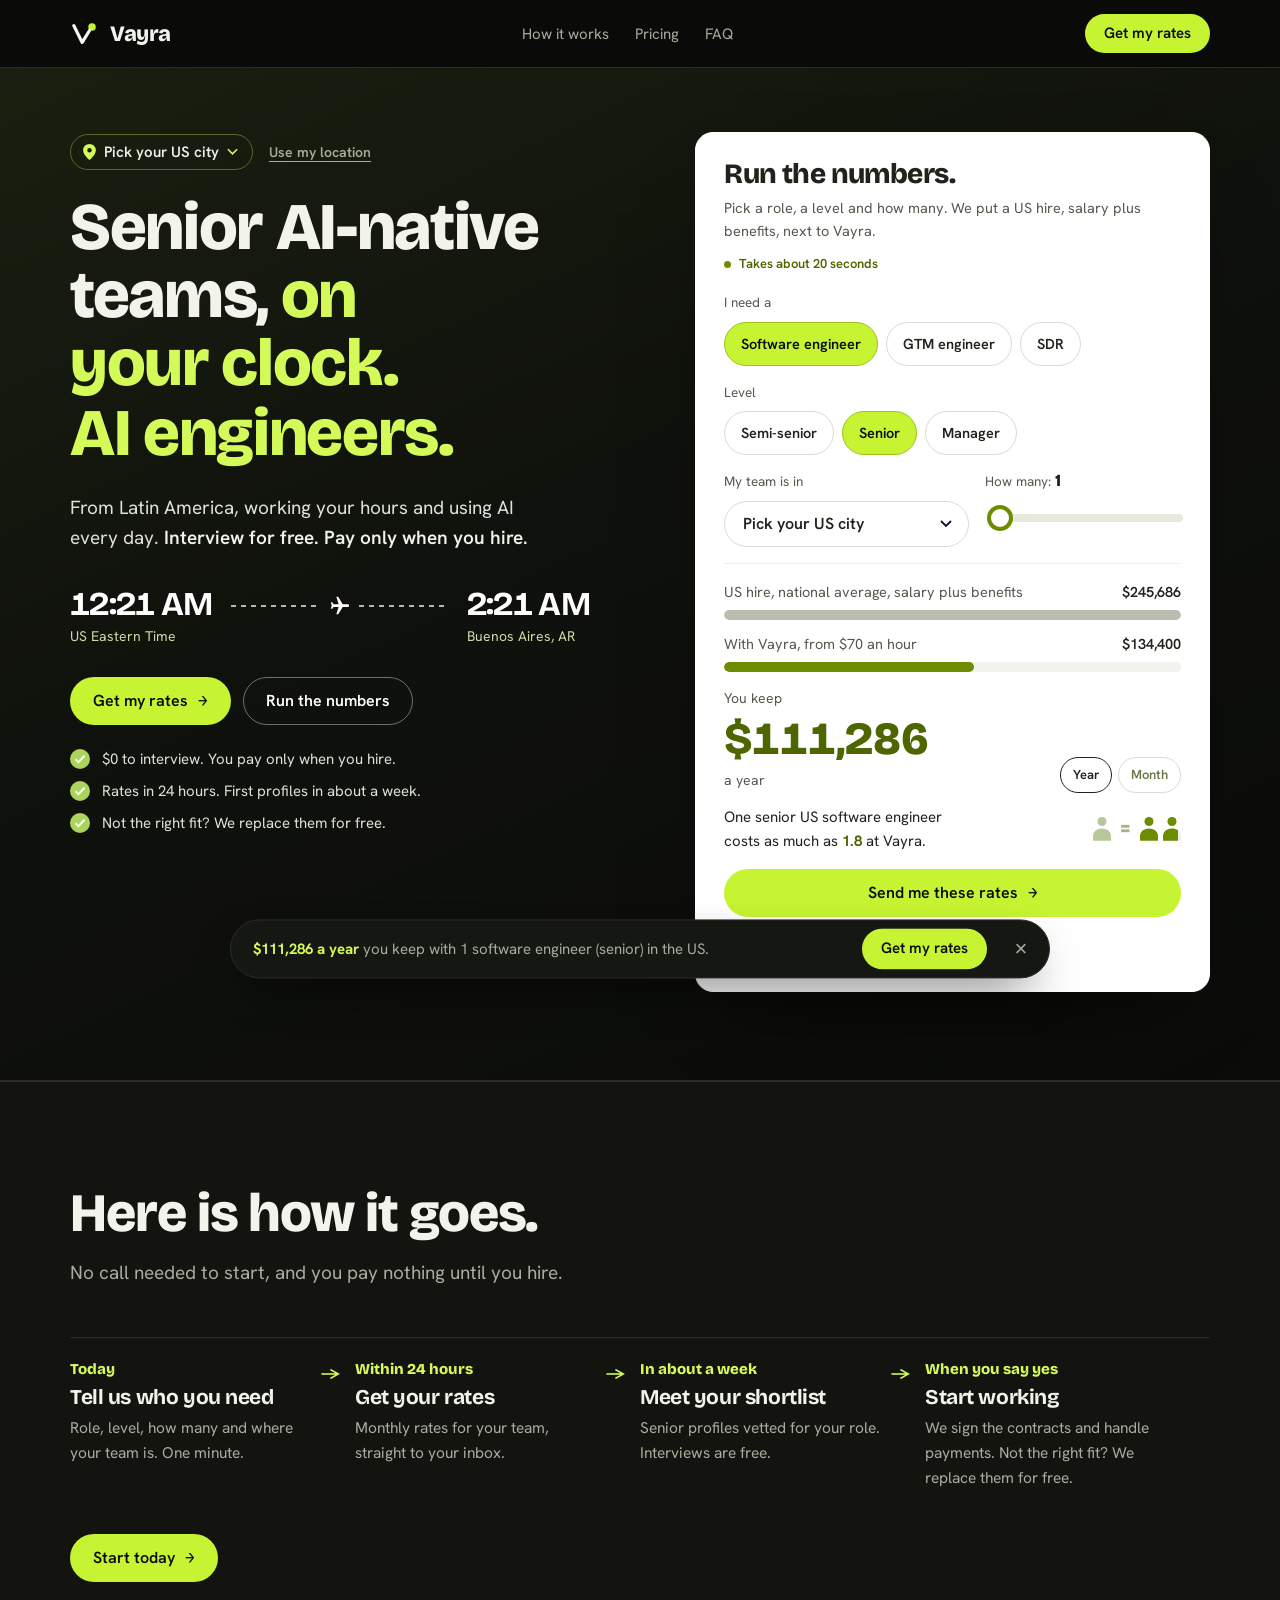
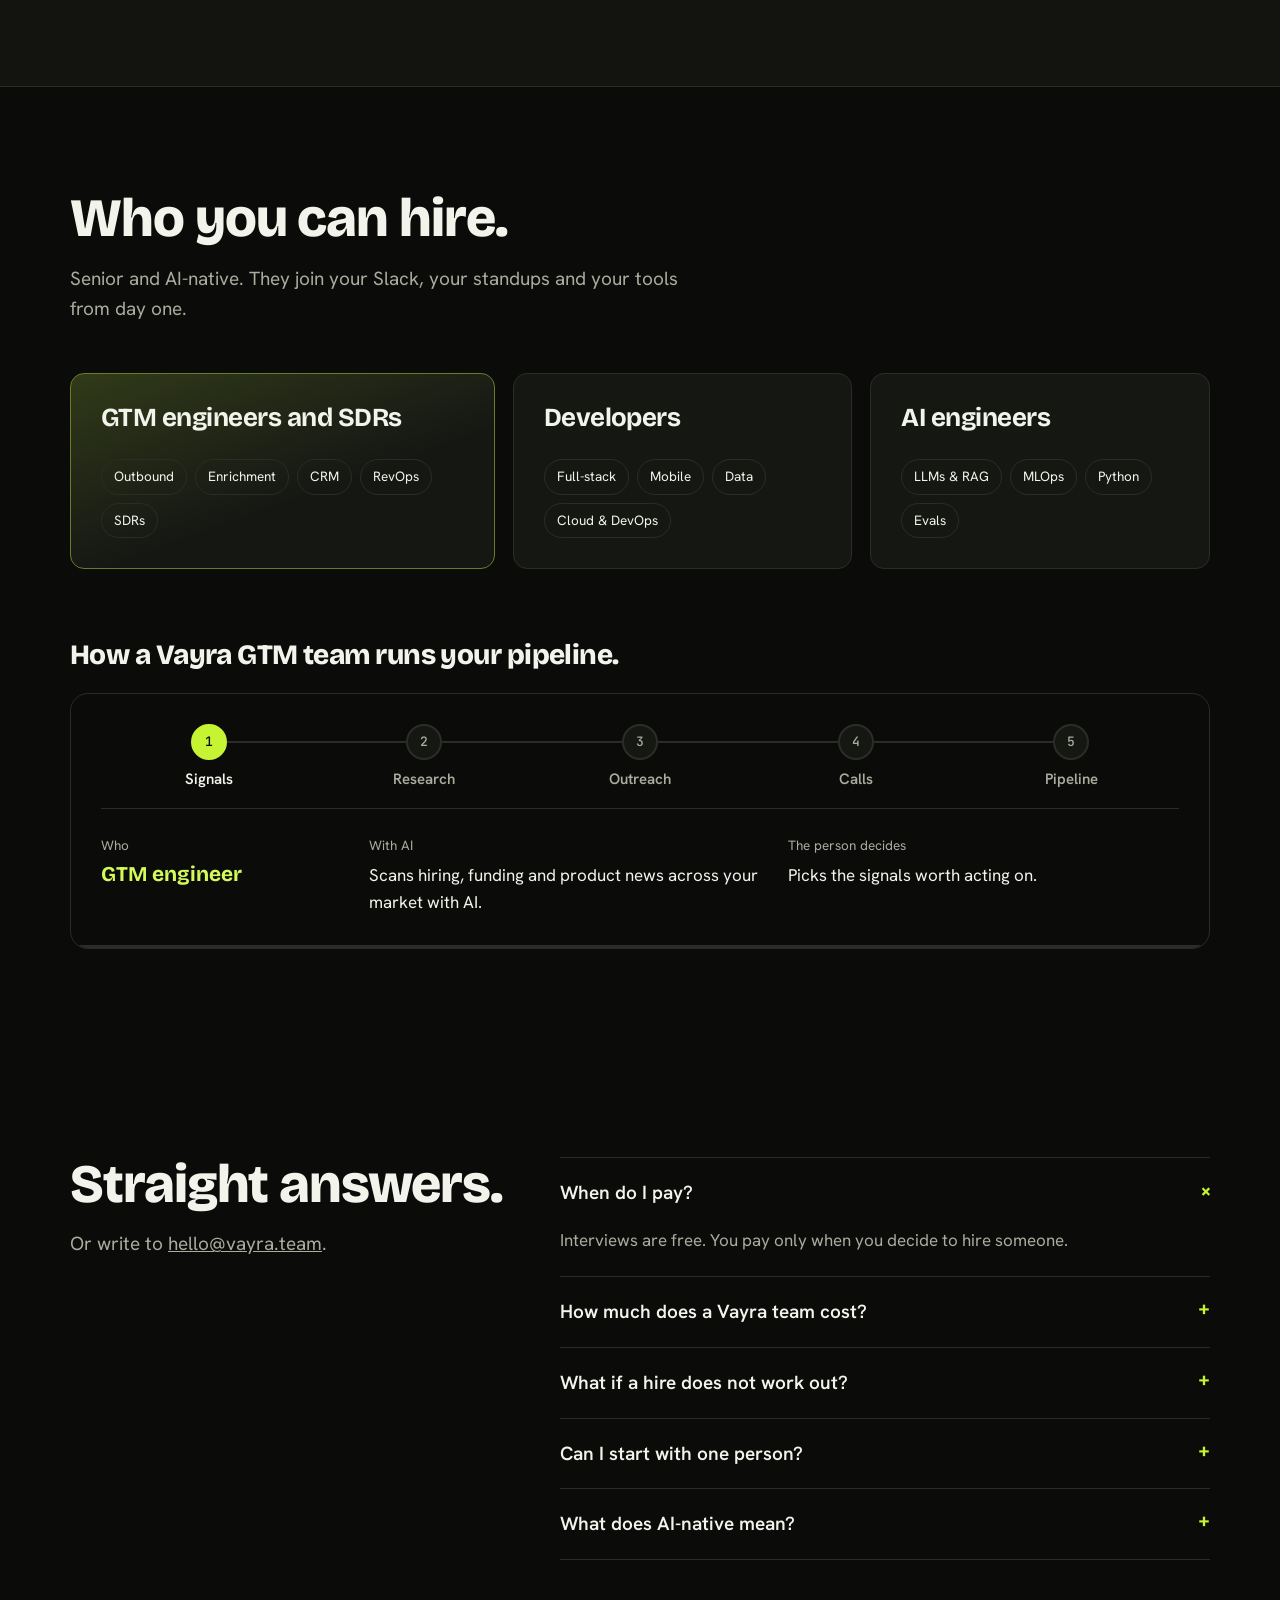
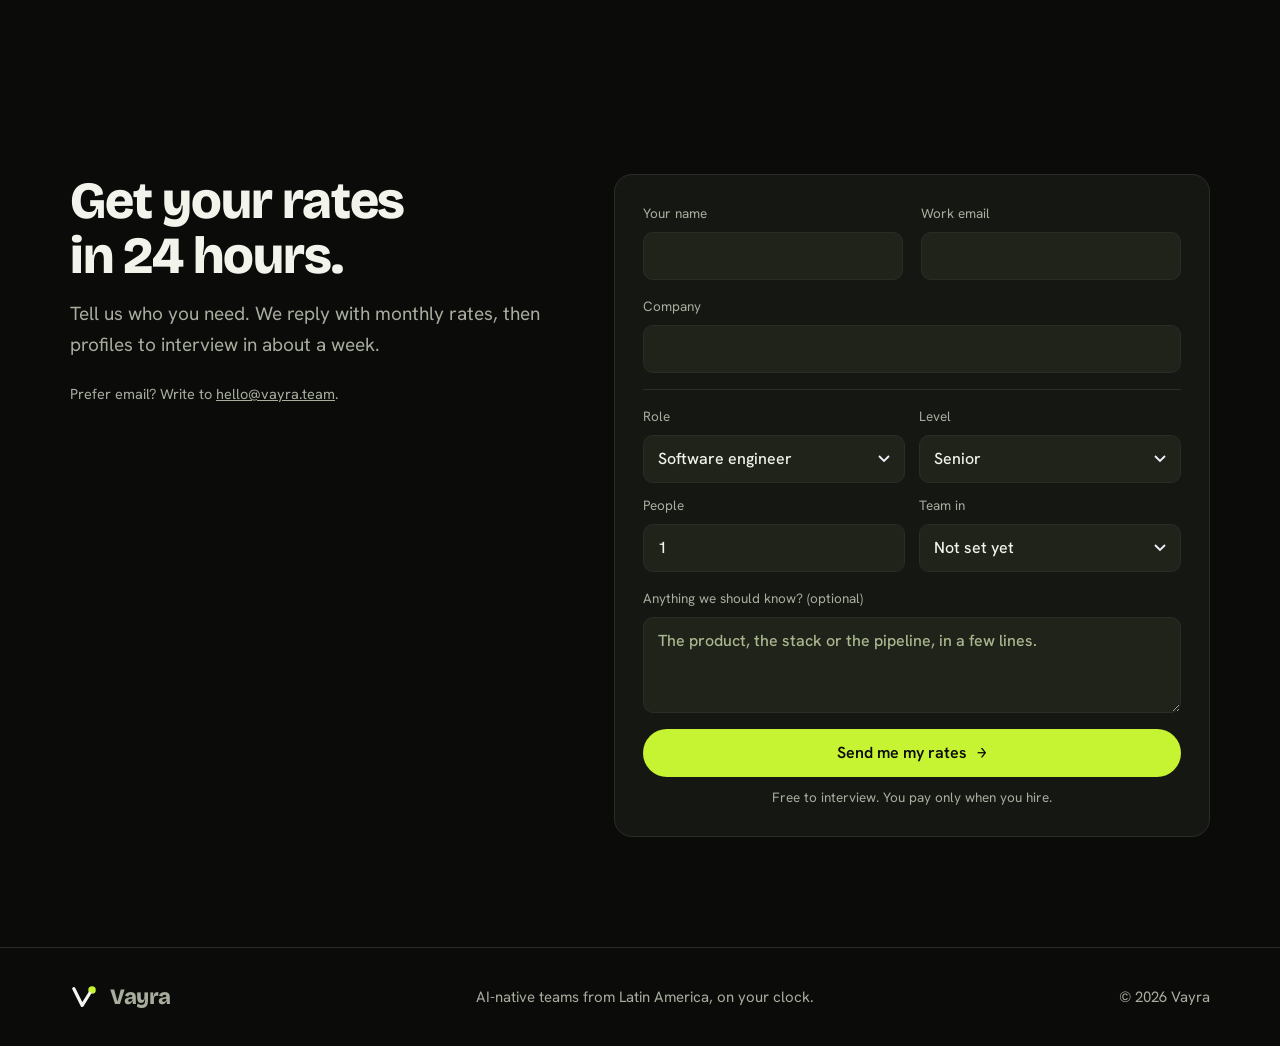
==== public/index.html @ bbcc526b "Apply UX fixes, trust signals and user's HubSpot proxy script" ====
<!doctype html>
<html lang="en">
<head>
<meta charset="utf-8">
<meta name="viewport" content="width=device-width, initial-scale=1, viewport-fit=cover">
<meta name="keywords" content="nearshore developers, LATAM software engineers, AI engineers Latin America, nearshoring IT services, GTM engineers, hire remote developers">
<title>Vayra | Nearshore Developers & Senior AI-native Teams in Latin America</title>
<meta name="description" content="Hire nearshore software developers, AI engineers, and GTM teams from Latin America. Vayra provides senior senior LATAM talent working in US timezones.">
<link rel="canonical" href="https://vayra.team/">
<meta name="robots" content="index, follow, max-image-preview:large">
<meta name="theme-color" content="#0B0C0A">
<meta name="color-scheme" content="dark">
<meta property="og:type" content="website">
<meta property="og:site_name" content="Vayra">
<meta property="og:url" content="https://vayra.team/">
<meta property="og:title" content="Vayra | Senior AI-native teams from Latin America, on your clock">
<meta property="og:description" content="Hire senior, AI-native developers, AI engineers, GTM engineers and SDRs from Latin America who work your hours. Free to interview, rates in 24 hours, pay only when you hire.">
<meta property="og:image" content="https://vayra.team/og.png">
<meta property="og:image:width" content="1200">
<meta property="og:image:height" content="630">
<meta property="og:image:alt" content="Vayra. Senior AI-native teams, on your clock. Free to interview, rates in 24 hours, pay only when you hire.">
<meta property="og:locale" content="en_US">
<meta name="twitter:card" content="summary_large_image">
<meta name="twitter:title" content="Vayra | Senior AI-native teams from Latin America, on your clock">
<meta name="twitter:description" content="Hire senior, AI-native developers, AI engineers, GTM engineers and SDRs from Latin America who work your hours. Free to interview, rates in 24 hours, pay only when you hire.">
<meta name="twitter:image" content="https://vayra.team/og.png">
<link rel="icon" href="/favicon.svg" type="image/svg+xml">
<link rel="icon" href="/favicon-32.png" sizes="32x32" type="image/png">
<link rel="apple-touch-icon" href="/apple-touch-icon.png">
<link rel="alternate" type="text/plain" href="/llms.txt" title="LLM summary">
<link rel="preconnect" href="https://fonts.googleapis.com">
<link rel="preconnect" href="https://fonts.gstatic.com" crossorigin>
<link rel="stylesheet" href="https://fonts.googleapis.com/css2?family=Bricolage+Grotesque:opsz,wght@12..96,500;12..96,700;12..96,800&family=Hanken+Grotesk:wght@400;500;600&family=JetBrains+Mono:wght@400;500&display=swap">
<style>
body{margin:0}img{max-width:100%}[hidden]{display:none!important}
/* Vayra: navy site, warm paper for the how-it-works section. One dark look. */
:root{
  color-scheme: dark;
  --ink:#0B0C0A;        /* page background, deep navy */
  --ink-2:#151713;      /* raised surfaces */
  --ink-3:#1F211B;      /* hover / lines strong */
  --line:#2A2D27;       /* hairlines */
  --fg:#F2F4EC;         /* main text */
  --muted:#A8AD9E;      /* secondary text */
  --sun:#C6F432;
  --sun-t:#D4FA5A;        /* accent: Andes sun */
  --sun-ink:#0B0C0A;    /* text on accent */
  --sky:#D4FA5A;        /* secondary accent: celeste */
  --leaf:#D4FA5A;       /* ok state */
  --paper:#131410;      /* cafe wall */
  --paper-ink:#F2F4EC;  /* text on wall */
  --paper-muted:#A8AD9E;
  --f-display:"Bricolage Grotesque", "Hanken Grotesk", system-ui, sans-serif;
  --f-body:"Hanken Grotesk", system-ui, -apple-system, "Segoe UI", sans-serif;
  --f-poster:"Anton", "Oswald", "Arial Narrow", Impact, sans-serif;
  --f-mono:"JetBrains Mono", ui-monospace, "SFMono-Regular", Menlo, monospace;
  --r:14px;
}
*{box-sizing:border-box}
html{scroll-behavior:smooth}
body{background:var(--ink);color:var(--fg);font-family:var(--f-body);font-size:17px;line-height:1.6;-webkit-font-smoothing:antialiased;overflow-x:hidden}
a{color:inherit}
:focus-visible{outline:2px solid var(--sun);outline-offset:3px;border-radius:6px}
h1,h2,h3{font-family:var(--f-display);line-height:1.05;letter-spacing:-.02em;margin:0;text-wrap:balance}
p{margin:0}
.wrap{max-width:1180px;margin-inline:auto;padding-left:max(20px, env(safe-area-inset-left,0px));padding-right:max(20px, env(safe-area-inset-right,0px))}
.lede{color:var(--muted);font-size:19px;max-width:58ch}

/* buttons */
.btn{display:inline-flex;align-items:center;gap:10px;font:600 16px/1 var(--f-body);text-decoration:none;padding:15px 22px;border-radius:999px;border:1px solid transparent;transition:transform .2s ease, background .2s ease, border-color .2s ease}
.btn-sun{background:var(--sun);color:var(--sun-ink)}
.btn-sun:hover{transform:translateY(-2px)}
.btn-ghost{border-color:var(--line);color:var(--fg)}
.btn-ghost:hover{border-color:var(--muted)}
.btn .arr{font-family:var(--f-mono)}

/* nav */
.nav{position:sticky;top:env(safe-area-inset-top,0px);z-index:20;background:color-mix(in srgb, var(--ink) 86%, transparent);backdrop-filter:blur(10px);border-bottom:1px solid var(--line)}
.nav .wrap{display:flex;align-items:center;justify-content:space-between;gap:20px;padding-block:14px}
.brand{display:flex;align-items:center;gap:10px;text-decoration:none;font:800 22px/1 var(--f-display);letter-spacing:-.02em}
.brand svg{width:30px;height:30px}
.nav ul{display:flex;gap:26px;list-style:none;margin:0;padding:0}
.nav ul a{text-decoration:none;color:var(--muted);font-size:15px}
.nav ul a:hover{color:var(--fg)}
.nav .btn{padding:11px 18px;font-size:15px}

/* hero */
.hero{position:relative;overflow:hidden;border-bottom:1px solid var(--line)}
.hero::before{content:"";position:absolute;inset:0;background:radial-gradient(60% 70% at 85% 10%, color-mix(in srgb, var(--sun) 12%, transparent), transparent 70%)}
.hero .wrap{position:relative;display:grid;grid-template-columns:1.05fr .95fr;gap:56px;align-items:center;padding-block:88px 96px}
.hero h1{font-size:clamp(36px,4.4vw,58px);font-weight:800;margin-block:18px 22px}
.hero h1 em{font-style:normal;color:var(--sun)}
.hero .cta{display:flex;flex-wrap:wrap;gap:12px;margin-top:32px}

/* sections */
section{scroll-margin-top:80px}
.sec{padding-block:104px}
.sec-head{display:grid;gap:16px;margin-bottom:48px;max-width:760px}
.sec-head h2{font-size:clamp(32px,4.4vw,54px);font-weight:800}

/* offers */
.offers{display:grid;grid-template-columns:1.25fr 1fr 1fr;gap:18px}
.offer{background:var(--ink-2);border:1px solid var(--line);border-radius:var(--r);padding:30px;display:flex;flex-direction:column;gap:16px;min-width:0}
.offer h3{font-size:26px;font-weight:700}
.offer p{color:var(--muted)}
.offer.lead{background:linear-gradient(160deg, color-mix(in srgb, var(--sun) 16%, var(--ink-2)), var(--ink-2) 60%);border-color:color-mix(in srgb, var(--sun) 40%, var(--line))}
.chips{display:flex;flex-wrap:wrap;gap:8px;margin-top:auto;padding-top:6px;list-style:none;margin-bottom:0;padding-left:0}
.chips li{font-size:13.5px;padding:6px 12px;border-radius:999px;border:1px solid var(--line);color:var(--fg)}
.start{display:grid;grid-template-columns:auto 1fr 1fr;gap:18px;margin-top:18px;align-items:stretch}
.start .label{font-family:var(--f-display);font-weight:700;font-size:20px;align-self:center;padding-right:10px}
.start div.opt{border-top:1px solid var(--line);padding-top:16px}
.start h4{margin:0 0 4px;font:600 17px/1.3 var(--f-body)}
.start p{color:var(--muted);font-size:16px}

/* gtm system */
.gtm{background:var(--ink-2);border-block:1px solid var(--line)}
.gtm-note{margin-top:22px;color:var(--muted);font-size:16px;max-width:70ch}


/* hero layout */
.hero .wrap{grid-template-areas:"top calc" "trust calc";grid-template-rows:auto 1fr;align-items:start;row-gap:0;padding-block:64px 88px}
.hero-top{grid-area:top}
.hero-trust{grid-area:trust}
.hero .calc{grid-area:calc}
.hero h1{margin-top:8px}



.equiv{display:flex;align-items:center;justify-content:space-between;gap:12px 16px;flex-wrap:wrap}
.equiv p{font-size:15px;color:var(--fg);max-width:32ch}
.equiv b{color:var(--sun)}
.people{display:flex;align-items:flex-end;gap:5px}
.people .eq{font:800 20px/1 var(--f-display);color:var(--muted);margin:0 4px 3px}
.people .p{position:relative;width:18px;height:25px;animation:pop .35s ease both}
.people .p svg{position:absolute;inset:0;width:18px;height:25px}
.people .p .fill{position:absolute;inset:0;overflow:hidden;width:var(--w,100%)}
.people .p.us svg{fill:#7F8F5E}
.people .p .ghost svg{fill:#4C5F26}
.people .p .fill svg{fill:var(--sun)}
@keyframes pop{from{transform:translateY(6px);opacity:0}to{transform:none;opacity:1}}

/* promises */
.promises{display:grid;gap:10px;list-style:none;margin:26px 0 0;padding:0}
.promises li{display:flex;gap:12px;align-items:flex-start;font-size:16.5px;color:var(--fg)}
.promises svg{flex:none;width:20px;height:20px;margin-top:2px}
.hero .cta{margin-top:30px}
.textlink{color:var(--fg);font-weight:600;text-decoration:underline;text-decoration-color:var(--sun);text-underline-offset:5px;padding-block:12px}

/* calculator */
.calc{background:var(--ink-2);border:1px solid var(--line);border-radius:18px;padding:26px 28px;display:grid;gap:16px;min-width:0;box-shadow:0 30px 70px -40px #000}
.calc h2{font-size:clamp(22px,2.2vw,28px);font-weight:800;letter-spacing:-.02em;line-height:1.1}
.calc .sub{color:var(--muted);font-size:14.5px;margin-top:6px}
.opt{display:grid;gap:8px;min-width:0}
.opt-l{font-size:13.5px;color:var(--muted)}
.opt-l output{font:800 17px/1 var(--f-display);color:var(--fg)}
.roles{display:flex;flex-wrap:wrap;gap:8px}
.roles button{font:600 14.5px/1 var(--f-body);color:var(--fg);background:transparent;border:1px solid var(--line);border-radius:999px;padding:0 16px;min-height:44px;cursor:pointer;transition:background-color .15s ease, border-color .15s ease}
.roles button:hover{border-color:var(--muted)}
.roles button[aria-pressed="true"]{background:var(--sun);color:var(--sun-ink);border-color:var(--sun)}
.opt.two{grid-template-columns:minmax(0,1fr) minmax(0,.8fr);gap:16px;align-items:start}
.cityselect{appearance:none;-webkit-appearance:none;font:600 16px/1.2 var(--f-body);color:var(--fg);background:transparent url("data:image/svg+xml,%3Csvg xmlns='http://www.w3.org/2000/svg' viewBox='0 0 12 8'%3E%3Cpath d='M1 1l5 5 5-5' fill='none' stroke='%23EEF1FA' stroke-width='1.8'/%3E%3C/svg%3E") no-repeat right 16px center/12px 8px;border:1px solid var(--line);border-radius:999px;min-height:46px;padding:0 44px 0 18px;cursor:pointer;width:100%}
.cityselect:hover{border-color:var(--muted)}
.cityselect option,.cityselect optgroup{color:#111;background:#fff}
.geo-note{font-size:12.5px;color:var(--muted);min-height:1.2em}
input[type=range]{-webkit-appearance:none;appearance:none;width:100%;height:30px;background:transparent;cursor:pointer}
input[type=range]::-webkit-slider-runnable-track{height:8px;border-radius:999px;background:linear-gradient(90deg,var(--sun) var(--p,0%),#38471A var(--p,0%))}
input[type=range]::-moz-range-track{height:8px;border-radius:999px;background:#38471A}
input[type=range]::-moz-range-progress{height:8px;border-radius:999px;background:var(--sun)}
input[type=range]::-webkit-slider-thumb{-webkit-appearance:none;width:26px;height:26px;border-radius:50%;background:var(--fg);border:4px solid var(--sun);margin-top:-9px}
input[type=range]::-moz-range-thumb{width:20px;height:20px;border-radius:50%;background:var(--fg);border:4px solid var(--sun)}
.result{display:grid;gap:12px;padding-top:16px;border-top:1px solid var(--line)}
.bar-row{display:grid;gap:7px}
.bar-top{display:flex;justify-content:space-between;gap:12px;font-size:14.5px;color:var(--muted)}
.bar-top strong{color:var(--fg);font-variant-numeric:tabular-nums;font-weight:600;white-space:nowrap}
.bar{height:10px;border-radius:999px;background:#38471A;overflow:hidden}
.bar span{display:block;height:100%;border-radius:999px;transition:width .5s cubic-bezier(.2,.7,.2,1)}
.bar .us{background:#7F8F5E}
.bar .la{background:var(--sun)}
.loss{display:flex;align-items:flex-end;justify-content:space-between;gap:14px;flex-wrap:wrap}
.loss .l{color:var(--muted);font-size:14px}
.loss strong{display:block;font:800 clamp(32px,3.8vw,46px)/1 var(--f-display);color:var(--sun);font-variant-numeric:tabular-nums;margin:4px 0}
.per{display:flex;gap:6px}
.per button{font:600 13px/1 var(--f-body);color:var(--muted);background:transparent;border:1px solid var(--line);border-radius:999px;padding:0 12px;min-height:36px;cursor:pointer}
.per button[aria-pressed="true"]{color:var(--fg);border-color:var(--fg)}
.calc .go .btn{width:100%;justify-content:center}
.calc .go p{color:var(--muted);font-size:13px;text-align:center;margin-top:10px}
.how summary{cursor:pointer;color:var(--muted);font-size:13px;font-weight:600;list-style:none;display:inline-flex;align-items:center;gap:8px;min-height:32px}
.how summary::-webkit-details-marker{display:none}
.how summary::after{content:"+";color:var(--sun);font-size:16px}
.how[open] summary::after{content:"\2212"}
.how .fine{color:var(--muted);font-size:13px;line-height:1.55;margin-top:6px}
.how a{color:var(--muted)}

/* how it works, on paper */
.paper{background:var(--paper);color:var(--paper-ink)}
.paper h2{color:var(--paper-ink)}
.paper .lede{color:var(--paper-muted)}
.steps{display:grid;grid-template-columns:repeat(4,minmax(0,1fr));gap:0;list-style:none;margin:0;padding:0;border-top:2px solid var(--paper-ink)}
.steps li{padding:22px 22px 0 0;display:grid;gap:8px;align-content:start;position:relative}
.steps li:not(:last-child)::after{content:"\2192";position:absolute;right:14px;top:22px;color:#ABD558;font-weight:700}
.steps .when{font:800 15px/1.2 var(--f-display);color:#C5E28C}
.steps h3{font-size:21px;font-weight:700;color:var(--paper-ink);padding-right:28px}
.steps p{color:var(--paper-muted);font-size:15.5px;padding-right:20px}
.guar{display:grid;grid-template-columns:repeat(3,minmax(0,1fr));gap:28px;margin-top:64px}
.guar div{display:grid;gap:8px;align-content:start}
.guar svg{width:28px;height:28px}
.guar h3{font-size:21px;font-weight:700;color:var(--paper-ink)}
.guar p{color:var(--paper-muted);font-size:15.5px}

/* time zones */
.tz-top{display:flex;align-items:flex-end;justify-content:space-between;gap:20px;flex-wrap:wrap;margin-bottom:24px}
.tz-top .opt{min-width:240px}

/* quote form */
.quote{position:relative}
.quote .wrap{display:grid;grid-template-columns:minmax(0,.9fr) minmax(0,1.1fr);gap:56px;padding-block:110px;align-items:start}
.quote h2{font-size:clamp(32px,4.2vw,52px);font-weight:800}
.quote .lede{margin-top:16px}
.quote .promises{margin-top:24px}
.q-alt{margin-top:22px;color:var(--muted);font-size:14.5px}
.qform{background:var(--ink-2);border:1px solid var(--line);border-radius:18px;padding:28px;display:grid;grid-template-columns:1fr 1fr;gap:16px 18px}
.qform .full{grid-column:1 / -1}
.field{display:grid;gap:7px;min-width:0}
.field label{font-size:13.5px;color:var(--muted)}
.field input,.field select,.field textarea{font:500 16px/1.4 var(--f-body);color:var(--fg);background:#20231A;border:1px solid var(--line);border-radius:10px;padding:12px 14px;min-height:48px;width:100%}
.field select{appearance:none;-webkit-appearance:none;background:#20231A url("data:image/svg+xml,%3Csvg xmlns='http://www.w3.org/2000/svg' viewBox='0 0 12 8'%3E%3Cpath d='M1 1l5 5 5-5' fill='none' stroke='%23EEF1FA' stroke-width='1.8'/%3E%3C/svg%3E") no-repeat right 14px center/12px 8px;padding-right:40px}
.field select option,.field select optgroup{color:#111;background:#fff}
.field textarea{min-height:96px;resize:vertical}
.field textarea::placeholder,.field input::placeholder{color:#AAB88F}
.field input:focus,.field select:focus,.field textarea:focus{outline:2px solid var(--sun);outline-offset:1px;border-color:transparent}
.field .err{font-size:13px;color:#F2A3A3}
.field .err:empty,.form-status:empty{display:none}
.field.bad input{border-color:#F2A3A3}
.need{grid-column:1 / -1;display:grid;grid-template-columns:repeat(2,minmax(0,1fr));gap:12px 14px;padding-top:16px;border-top:1px solid var(--line)}
.need-l{grid-column:1 / -1;font-size:13.5px;color:var(--fg);font-weight:600}
.qform .send{display:grid;gap:10px}
.qform .send .btn{justify-content:center}
.qform .send p{color:var(--muted);font-size:13.5px;text-align:center}
.form-status{font-size:15px;color:var(--leaf);min-height:1.3em}

/* exit dialog */
.exit{position:fixed;inset:0;z-index:50;display:grid;place-items:center;padding:max(16px, env(safe-area-inset-top,0px)) max(16px, env(safe-area-inset-right,0px)) max(16px, env(safe-area-inset-bottom,0px)) max(16px, env(safe-area-inset-left,0px));background:rgba(5,8,18,.72)}


/* gtm loop */
.gl{border:1px solid var(--line);border-radius:18px;background:var(--ink);padding:30px 30px 0;overflow:hidden}
.gl-track{position:relative;display:grid;grid-template-columns:repeat(5,minmax(0,1fr))}
.gl-track::before{content:"";position:absolute;left:10%;right:10%;top:17px;height:2px;background:var(--line)}
.gl-fill{position:absolute;left:10%;top:17px;height:2px;width:calc(var(--i,0) * 20%);background:var(--sun);transition:width .7s cubic-bezier(.2,.7,.2,1)}
.gl-track button{position:relative;z-index:1;display:grid;justify-items:center;gap:10px;background:none;border:0;padding:0 4px 20px;color:var(--muted);font:600 15px/1.2 var(--f-body);cursor:pointer;min-height:44px}
.gl-track button i{display:grid;place-items:center;width:36px;height:36px;border-radius:50%;background:var(--ink-2);border:2px solid var(--line);font:500 13px/1 var(--f-mono);font-style:normal;color:var(--muted);transition:background-color .3s ease, border-color .3s ease, color .3s ease}
.gl-track button.done i{border-color:var(--sun);color:var(--fg)}
.gl-track button[aria-selected="true"]{color:var(--fg)}
.gl-track button[aria-selected="true"] i{background:var(--sun);border-color:var(--sun);color:var(--sun-ink)}
.gl-track button:hover i{border-color:var(--muted)}
.gl-panel{display:grid;grid-template-columns:minmax(0,.8fr) minmax(0,1.3fr) minmax(0,1.3fr);gap:28px;padding:26px 0 28px;border-top:1px solid var(--line)}
.gl-panel > div{transition:opacity .25s ease}
.gl-panel.swap > div{opacity:0}
.gl-k{display:block;font-size:13.5px;color:var(--muted);margin-bottom:6px}
.gl-panel b{font:700 21px/1.2 var(--f-display);color:var(--sun)}
.gl-panel p{font-size:17px;color:var(--fg)}
.gl-timer{height:3px;background:var(--line);margin:0 -30px}
.gl-timer span{display:block;height:100%;width:0;background:var(--sun)}
.gl.run .gl-timer span{animation:gltime 4.6s linear forwards}
@keyframes gltime{to{width:100%}}


/* cities, on paper */
.wall{background:var(--paper);color:var(--paper-ink);position:relative;overflow:hidden}
.wall::before{content:"";position:absolute;inset:0;opacity:.5;background:radial-gradient(circle at 20% 30%, rgba(198,244,50,.10) 0 1px, transparent 1.5px) 0 0/18px 18px, radial-gradient(circle at 70% 60%, rgba(198,244,50,.08) 0 1px, transparent 1.5px) 0 0/23px 23px}
.wall .wrap{position:relative}
.wall h2{color:var(--paper-ink);font-family:var(--f-poster);font-weight:400;text-transform:uppercase;letter-spacing:0;font-size:clamp(44px,7.4vw,96px);line-height:.9}
.wall .lede{color:var(--paper-muted)}
.atlas{display:grid;grid-template-columns:minmax(0,1.1fr) minmax(0,1fr);gap:72px;align-items:center;margin-top:52px}
.mapposter{position:relative;margin:0;background:#fff;padding:10px;box-shadow:0 2px 0 rgba(0,0,0,.06), 0 24px 40px -22px rgba(0,0,0,.55);transform:rotate(-.6deg)}
.mapposter::before{content:"";position:absolute;top:-12px;left:50%;width:84px;height:24px;transform:translateX(-50%) rotate(-3deg);background:rgba(196,212,255,.8);box-shadow:0 1px 2px rgba(0,0,0,.08);z-index:2}
.mapfield{position:relative;background:#151712;aspect-ratio:600/764}
.mapfield > svg{position:absolute;inset:0;width:100%;height:100%}
.mapfoot{display:flex;justify-content:space-between;gap:12px;background:#151712;color:#BECBA5;font-family:var(--f-mono);font-size:11px;text-transform:uppercase;padding:12px 16px;border-top:1px solid #38471A}
.at-pin{position:absolute;left:var(--x);top:var(--y);width:28px;height:28px;margin:-14px 0 0 -14px;border:0;padding:0;background:transparent;cursor:pointer;border-radius:50%;z-index:1}
.at-pin::before{content:"";position:absolute;inset:9px;border-radius:50%;background:var(--sun);transition:inset .25s ease, background-color .25s ease}
.at-pin:hover::before{inset:7px}
.at-pin[aria-pressed="true"]{z-index:3}
.at-pin[aria-pressed="true"]::before{inset:7px;background:#fff;box-shadow:0 0 0 4px var(--sun)}
.at-pin:focus-visible{outline:2px solid #fff;outline-offset:0}
.at-label{position:absolute;left:var(--x);top:var(--y);transform:translate(18px,-50%);font-family:var(--f-poster);font-size:clamp(14px,1.9vw,21px);line-height:1;text-transform:uppercase;color:#151712;background:var(--sun);padding:5px 8px 4px;white-space:nowrap;pointer-events:none;z-index:4}
.at-label.left{transform:translate(calc(-100% - 18px),-50%)}
.at-you{position:absolute;left:var(--x);top:var(--y);display:flex;align-items:center;gap:7px;transform:translate(-6px,-6px);font-family:var(--f-mono);font-size:11px;text-transform:uppercase;color:#F5F6F2;pointer-events:none;white-space:nowrap;transition:left .5s ease, top .5s ease}
.at-you i{width:12px;height:12px;border-radius:50%;border:2px solid #F5F6F2;background:#151712;flex:none}
.at-you.left{flex-direction:row-reverse;transform:translate(calc(-100% + 6px),-6px)}
.atside{display:grid;grid-template-columns:minmax(0,1fr);gap:28px;min-width:0}
.atside > *{min-width:0}
.at-q{display:block;font-size:14px;font-weight:600;color:var(--paper-muted);margin:0 0 10px}
.wall .cityselect{color:var(--paper-ink);border-color:rgba(241,245,249,.32);background-image:url("data:image/svg+xml,%3Csvg xmlns='http://www.w3.org/2000/svg' viewBox='0 0 12 8'%3E%3Cpath d='M1 1l5 5 5-5' fill='none' stroke='%232A2118' stroke-width='1.8'/%3E%3C/svg%3E");max-width:340px}
.wall .cityselect:hover{border-color:var(--paper-ink)}
.citychips{display:flex;flex-wrap:wrap;gap:8px;list-style:none;margin:0;padding:0}
.chip{font:600 14px/1 var(--f-body);color:var(--paper-ink);background:transparent;border:1px solid rgba(241,245,249,.28);border-radius:999px;padding:0 14px;min-height:40px;cursor:pointer;white-space:nowrap}
.chip:hover{border-color:var(--paper-ink)}
.chip[aria-pressed="true"]{background:#ABD558;color:#FFFFFF;border-color:#ABD558}
.cityhead{display:grid;gap:10px;padding-top:22px;border-top:1px solid rgba(241,245,249,.18)}
.ch-name{display:flex;align-items:baseline;flex-wrap:wrap;gap:6px 14px;font-family:var(--f-poster);font-size:clamp(40px,4.4vw,58px);line-height:.95;text-transform:uppercase;color:var(--paper-ink)}
.ch-country{font-family:var(--f-body);font-size:16px;font-weight:600;text-transform:none;color:var(--paper-muted)}
.say{font-family:var(--f-display);font-weight:700;font-size:clamp(22px,2.4vw,30px);line-height:1.3;color:var(--paper-ink);max-width:28ch;text-wrap:pretty}
.say b{font-weight:800;background:linear-gradient(transparent 62%, rgba(198,244,50,.55) 62%)}
.cityline{color:var(--paper-muted);max-width:44ch}
.strip{display:grid;gap:8px}
.strip-row{display:grid;grid-template-columns:96px minmax(0,1fr);gap:12px;align-items:center;font-size:13px;color:var(--paper-muted)}
.strip-bar{position:relative;height:14px;border-radius:999px;background:rgba(241,245,249,.10);overflow:hidden}
.strip-bar span{position:absolute;top:0;bottom:0;border-radius:999px;transition:left .5s ease, width .5s ease}
.strip-bar .you-band{background:var(--paper-ink)}
.strip-bar .team-band{background:#ABD558}
.strip-axis{display:flex;justify-content:space-between;margin-left:108px;font-family:var(--f-mono);font-size:11px;color:var(--paper-muted)}
.shared{font-family:var(--f-display);font-weight:800;font-size:20px;color:var(--paper-ink)}
.posters{display:grid;grid-template-columns:repeat(3,minmax(0,1fr));gap:34px;margin-top:96px}
.poster{container-type:inline-size;position:relative;margin:0;background:#fff;padding:10px;box-shadow:0 2px 0 rgba(0,0,0,.06), 0 24px 40px -22px rgba(0,0,0,.55);transform:rotate(var(--tilt));transition:transform .4s ease}
.poster:hover{transform:rotate(0deg) translateY(-4px)}
.poster::before{content:"";position:absolute;top:-12px;left:50%;width:84px;height:24px;transform:translateX(-50%) rotate(-3deg);background:rgba(196,212,255,.8);box-shadow:0 1px 2px rgba(0,0,0,.08)}
.poster svg{display:block;width:100%;height:auto}
.poster .band{padding:6cqw 6cqw 6cqw;display:grid;grid-template-columns:minmax(0,1fr);gap:3cqw}
.poster .band > *{min-width:0}
.poster .city{font-family:var(--f-poster);font-weight:400;font-size:20cqw;overflow-wrap:anywhere;line-height:.86;text-transform:uppercase}
.poster .line{font-size:max(15px,5.6cqw);line-height:1.3}
.poster .foot{display:flex;justify-content:space-between;align-items:center;font-family:var(--f-mono);font-size:max(11px,3.6cqw);text-transform:uppercase;margin-top:1cqw}
.poster-go{font:600 max(13px,4cqw)/1 var(--f-body);color:inherit;background:none;border:0;padding:10px 0;cursor:pointer;text-decoration:underline;text-underline-offset:4px}
.p-mza{--tilt:-1.6deg}
.p-mza .band{background:#374618;color:#DFEFC0}
.p-mza .city{color:#C0DF81}
.p-bue{--tilt:1.2deg}
.p-bue .band{background:#465E17;color:#ECEEE9}
.p-bue .city{color:#D5EAAB}
.p-rio{--tilt:-.8deg}
.p-rio .band{background:#4D671A;color:#EAECE5}
.p-rio .city{color:#D0E8A1}
.wall-close{margin-top:64px;font-family:var(--f-display);font-weight:700;font-size:clamp(22px,2.6vw,30px);color:var(--paper-ink);max-width:30ch}

/* leaving: numbers, next steps, one field */
.exit-card{position:relative;width:min(520px,100%);max-height:calc(100dvh - 32px);overflow:auto;background:var(--ink-2);color:var(--fg);border:1px solid var(--line);padding:34px 30px 24px;border-radius:18px;box-shadow:0 40px 90px -30px #000}
.exit-k{font-size:14px;color:var(--muted)}
.exit-card h2{font-size:clamp(26px,4vw,34px);font-weight:800;margin-top:8px}
.exit-big{display:flex;flex-wrap:wrap;align-items:baseline;gap:6px 12px;margin-top:16px}
.exit-big strong{font:800 clamp(38px,6vw,52px)/1 var(--f-display);color:var(--sun);font-variant-numeric:tabular-nums}
.exit-big span{color:var(--muted);font-size:15px}
.exit-next{list-style:none;margin:22px 0 0;padding:0;display:grid;gap:0;border-top:1px solid var(--line)}
.exit-next li{display:grid;grid-template-columns:132px minmax(0,1fr);gap:12px;padding:12px 0;border-bottom:1px solid var(--line);font-size:15px}
.exit-next b{font:700 15px/1.3 var(--f-display);color:var(--sun)}
.exit-next span{color:var(--fg)}
.exit-form{display:flex;gap:10px;margin-top:20px;flex-wrap:wrap}
.exit-form input{flex:1 1 220px;min-width:0;font:500 16px/1.4 var(--f-body);color:var(--fg);background:#20231A;border:1px solid var(--line);border-radius:999px;padding:12px 18px;min-height:50px}
.exit-form input::placeholder{color:#AAB88F}
.exit-form input:focus{outline:2px solid var(--sun);outline-offset:1px;border-color:transparent}
.exit-form .btn{flex:0 0 auto;justify-content:center}
.exit-err{color:#F2A3A3;font-size:14px;margin-top:8px}
.exit-err:empty{display:none}
.exit-x{position:absolute;top:8px;right:8px;width:44px;height:44px;border:0;background:transparent;color:var(--muted);font-size:26px;line-height:1;cursor:pointer;border-radius:50%}
.exit-x:hover{color:var(--fg)}
.exit-later{display:block;margin:12px auto 0;background:none;border:0;color:var(--muted);text-decoration:underline;font:500 14px/1 var(--f-body);cursor:pointer;min-height:44px;padding:0 6px}
.exit-actions{display:flex;flex-wrap:wrap;gap:10px;margin-top:22px;align-items:center}
.exit-actions .exit-later{margin:0}
#exit-b p{color:var(--muted);margin-top:12px}
#exit-b p b{color:var(--fg)}
.shine{position:relative;overflow:hidden}
.shine::after{content:"";position:absolute;top:0;bottom:0;left:-60%;width:40%;background:linear-gradient(100deg, transparent, rgba(255,255,255,.55), transparent);transform:skewX(-18deg);animation:shine 2.8s ease-in-out .6s infinite}
@keyframes shine{0%{left:-60%}45%,100%{left:130%}}
.sr{position:absolute;width:1px;height:1px;overflow:hidden;clip:rect(0 0 0 0);white-space:nowrap}

/* follow-up bar */
.follow{position:fixed;left:50%;bottom:max(16px, env(safe-area-inset-bottom,0px));z-index:40;width:min(820px, calc(100% - 32px));display:flex;align-items:center;gap:14px;background:var(--ink-2);border:1px solid var(--line);border-radius:999px;padding:8px 8px 8px 22px;box-shadow:0 20px 50px -20px #000;transform:translate(-50%,160%);transition:transform .45s cubic-bezier(.2,.7,.2,1)}
.follow.on{transform:translate(-50%,0)}
.follow p{flex:1;min-width:0;font-size:15px;color:var(--muted)}
.follow p b{color:var(--sun);font-variant-numeric:tabular-nums}
.follow .btn{padding:12px 18px;font-size:15px;white-space:nowrap}
.follow-x{flex:none;width:40px;height:40px;border:0;background:transparent;color:var(--muted);font-size:22px;cursor:pointer;border-radius:50%}
.follow-x:hover{color:var(--fg)}


/* hero */
.hero{background:linear-gradient(155deg, #4C6519 0%, #2B2F23 45%, var(--ink) 100%)}
.hero::before{display:none}
.loc{position:relative;display:inline-flex;align-items:center;gap:8px;font:600 15px/1 var(--f-body);color:#EEF0EB;padding:9px 14px 9px 12px;border:1px solid rgba(212,250,90,.35);border-radius:999px;cursor:pointer;transition:border-color .2s ease, background-color .2s ease}
.loc:hover{border-color:var(--sun-t);background:rgba(212,250,90,.08)}
.loc:focus-within{outline:2px solid var(--sun-t);outline-offset:3px}
.loc .pin{width:13px;height:16px;color:var(--sun-t)}
.loc .chev{width:11px;height:8px;color:var(--sun-t)}
.h-select{position:absolute;inset:0;width:100%;height:100%;opacity:0;cursor:pointer;font-size:16px;appearance:none;-webkit-appearance:none}
.h-select option,.h-select optgroup{color:#111;background:#fff}
.hero h1{font-size:clamp(40px,5.2vw,68px);line-height:1.02;margin:22px 0 0;max-width:12ch}
.hero h1 em{font-style:normal;color:var(--sun-t)}
.hero .lede{margin-top:18px;max-width:44ch;color:#DFE2D9}
.clocks{display:flex;align-items:center;gap:18px;margin-top:34px;max-width:520px}
.clk{display:grid;gap:4px;transition:opacity .3s ease}
.clk.out{opacity:0}
.clk b{font:700 clamp(26px,2.6vw,34px)/1 var(--f-display);letter-spacing:-.02em;font-variant-numeric:tabular-nums;color:#fff}
.clk span{font-size:14px;color:#CCDDA9;white-space:nowrap}
.flight{flex:1;position:relative;display:flex;align-items:center;gap:8px;min-width:70px;margin-bottom:22px;color:#fff}
.flight i{flex:1;height:2px;background:linear-gradient(90deg, rgba(255,255,255,.7) 50%, transparent 0) 0 0/10px 2px repeat-x}
.flight .plane{width:22px;height:22px;flex:none;animation:fly 4.5s ease-in-out infinite}
@keyframes fly{0%,100%{transform:translateX(-6px)}50%{transform:translateX(6px)}}
.clk-note{margin-top:14px;font-size:15px;color:#DFE2D9}
.hero-trust .cta{margin-top:30px}
.hero-trust .promises{margin-top:22px;gap:8px}
.hero-trust .promises li{font-size:15px;color:#DFE2D9}
.btn-ghost{border-color:rgba(255,255,255,.4);color:#fff}
.btn-ghost:hover{border-color:#fff}

/* the calculator as a white card */
.calc{background:#fff;border-color:#fff;color:#20231B;box-shadow:0 40px 80px -40px rgba(0,0,0,.65)}
.calc h2{color:#20231B}
.calc .sub,.calc .opt-l,.calc .bar-top,.calc .loss .l,.calc .go p,.calc .how summary,.calc .how .fine,.calc .how a{color:#69784A}
.calc .opt-l output,.calc .bar-top strong,.calc .equiv p{color:#20231B}
.calc .roles button{color:#20231B;border-color:#E2E5DC}
.calc .roles button:hover{border-color:#A6B587}
.calc .roles button[aria-pressed="true"]{background:var(--sun);color:#fff;border-color:var(--sun)}
.calc .cityselect{color:#20231B;border-color:#E2E5DC;background-image:url("data:image/svg+xml,%3Csvg xmlns='http://www.w3.org/2000/svg' viewBox='0 0 12 8'%3E%3Cpath d='M1 1l5 5 5-5' fill='none' stroke='%230B1233' stroke-width='1.8'/%3E%3C/svg%3E")}
.calc .cityselect:hover{border-color:#A6B587}
.calc input[type=range]::-webkit-slider-runnable-track{background:linear-gradient(90deg,var(--sun) var(--p,0%),#EDEFEA var(--p,0%))}
.calc input[type=range]::-moz-range-track{background:#EDEFEA}
.calc input[type=range]::-webkit-slider-thumb{background:#fff;border-color:var(--sun)}
.calc input[type=range]::-moz-range-thumb{background:#fff;border-color:var(--sun)}
.calc .result{border-top-color:#EDEFEA}
.calc .bar{background:#F1F3EE}
.calc .bar .us{background:#B9C89A}
.calc .loss strong{color:var(--sun)}
.calc .per button{color:#69784A;border-color:#E2E5DC}
.calc .per button[aria-pressed="true"]{color:#20231B;border-color:#20231B}
.calc .equiv b{color:var(--sun)}
.calc .people .p.us svg{fill:#B9C89A}
.calc .people .p .ghost svg{fill:#EDEFEA}
.calc .people .eq{color:#A6B587}

/* blue text on dark */
.gl-panel b,.exit-big strong,.exit-next b,.follow p b{color:var(--sun-t)}
.faq summary::after{color:var(--sun-t)}
.at-label{color:#fff}
.chip[aria-pressed="true"]{color:#fff}
.say b{background:linear-gradient(transparent 62%, rgba(198,244,50,.22) 62%)}


/* v14 */
:root{--eo:cubic-bezier(.22,1,.36,1);--pop:cubic-bezier(.34,1.56,.64,1)}
.hero{background:linear-gradient(155deg, #1E2019 0%, #12130F 45%, var(--ink) 100%)}
.hero h1{max-width:none}
.h1v{display:block;max-width:13ch}
.h1v em{font-style:normal;color:var(--sun-t)}
.w{display:inline-block}
.rot{position:relative;display:block;height:1.12em;overflow:hidden;color:var(--sun-t);margin-top:.04em}
.rot-w{position:absolute;left:0;top:0;white-space:nowrap;opacity:0;transform:translateY(100%);transition:transform .6s var(--eo), opacity .6s var(--eo)}
.rot-w.on{opacity:1;transform:none}
.rot-w.off{opacity:0;transform:translateY(-100%)}
.hero .lede b{color:var(--fg);font-weight:600;white-space:nowrap}
.calc-k{display:inline-flex;align-items:center;gap:8px;margin-top:12px;font-size:13px;font-weight:600;color:#4D6600}
.calc-k::before{content:"";width:7px;height:7px;border-radius:50%;background:#4D6600}
.calc .roles button[aria-pressed="true"]{color:var(--sun-ink)}
.calc .loss strong,.calc .equiv b{color:#4D6600}
.at-label,.chip[aria-pressed="true"]{color:var(--sun-ink)}
.paper{background:var(--paper);border-block:1px solid var(--line)}
.steps{grid-template-columns:repeat(3,minmax(0,1fr));border-top:1px solid var(--line)}
.steps .when{color:var(--sun-t)}
.steps li:not(:last-child)::after{color:var(--sun-t)}
.hiw-go{margin-top:44px}
.gl-h{font-size:clamp(22px,2.4vw,28px);font-weight:800;margin:72px 0 22px}
.offer h3{margin-bottom:6px}
.why-grid{display:grid;grid-template-columns:repeat(3,minmax(0,1fr));gap:20px}
.why-grid > div{display:grid;gap:10px;align-content:start;padding-top:22px;border-top:1px solid var(--line)}
.why-n{font:800 clamp(30px,3.2vw,42px)/1 var(--f-display);color:var(--sun-t);letter-spacing:-.02em}
.why-grid h3{font-size:21px;font-weight:700}
.why-grid p{color:var(--muted)}
.wall{background:var(--paper);border-block:1px solid var(--line)}
.mapposter::before,.poster::before{display:none}
.mapposter,.poster{box-shadow:0 30px 60px -30px rgba(0,0,0,.7)}
.strip-bar{background:rgba(241,245,249,.08)}
.strip-bar .you-band{background:#F2F4EC}
.strip-bar .team-band{background:var(--sun)}
.cityhead{border-top-color:var(--line)}
.chip{color:var(--fg);border-color:var(--line)}
.chip:hover{border-color:var(--muted)}
.follow .btn{white-space:nowrap}

/* motion: one easing, reveal once, short hero choreography */
.btn .arr{display:inline-block;transition:transform .2s var(--eo)}
.btn:hover .arr{transform:translateX(3px)}
.btn:active{transform:scale(.97)}
@keyframes rise{from{opacity:0;transform:translateY(16px)}to{opacity:1;transform:none}}
@keyframes word{from{opacity:0;transform:translateY(.45em);filter:blur(6px)}to{opacity:1;transform:none;filter:none}}
.js .hero .loc{animation:rise .6s var(--eo) .05s both}
.js .h1v .w{animation:word .7s var(--eo) calc(180ms + var(--i) * 60ms) both}
.js .rot{animation:rise .7s var(--eo) .62s both}
.js .hero .lede{animation:rise .6s var(--eo) .55s both}
.js .clocks{animation:rise .6s var(--eo) .68s both}
.js .hero-trust{animation:rise .7s var(--eo) .8s both}
.js .hero .calc{animation:rise 1s var(--eo) .15s both}
.js [data-rv]{opacity:0;transform:translateY(18px);transition:opacity .7s var(--eo) var(--d,0ms), transform .7s var(--eo) var(--d,0ms)}
.js [data-rv].in{opacity:1;transform:none}
.at-pin::before{transition:inset .25s ease, background-color .25s ease, transform .48s var(--pop) calc(var(--i,0) * 40ms)}
.js .atlas:not(.in) .at-pin::before{transform:scale(0)}
.js .posters .poster{transition:transform .8s var(--eo)}
.js .posters:not(.in) .poster{transform:rotate(0deg) translateY(28px)}
@media (prefers-reduced-motion: reduce){
  .js [data-rv]{opacity:1;transform:none}
  .js .atlas .at-pin::before{transform:none}
}

.steps{grid-template-columns:repeat(4,minmax(0,1fr))}
.rot-w{visibility:hidden;transition:transform .45s var(--eo), opacity .45s var(--eo), visibility 0s .45s}
.rot-w.on{visibility:visible;transition-delay:.22s,.22s,0s}
.rot-w.off{visibility:visible;transition-duration:.2s,.2s,0s}


/* v17 */
.loc-row{display:flex;align-items:center;flex-wrap:wrap;gap:10px 14px}
.loc{border-color:rgba(212,250,90,.35)}
.loc-me{background:none;border:0;padding:8px 2px;min-height:40px;color:var(--muted);font:600 14px/1 var(--f-body);text-decoration:underline;text-underline-offset:4px;cursor:pointer}
.loc-me:hover{color:var(--fg)}
.loc-note{font-size:13.5px;color:var(--muted);margin-top:8px;min-height:0}
.loc-note:empty{display:none}
.calc .bar .la,.calc .people .p .fill svg{background:#6E8C00;fill:#6E8C00}
.calc .people .p .fill svg{background:none}
.calc input[type=range]::-webkit-slider-runnable-track{background:linear-gradient(90deg,#6E8C00 var(--p,0%),#E6E9DE var(--p,0%))}
.calc input[type=range]::-moz-range-progress{background:#6E8C00}
.calc input[type=range]::-webkit-slider-thumb{border-color:#6E8C00}
.calc input[type=range]::-moz-range-thumb{border-color:#6E8C00}
.calc .roles button[aria-pressed="true"]{background:#C6F432;border-color:#9DC21E;color:#0B0C0A}
.calc-k,.calc .loss strong,.calc .equiv b{color:#4D6600}
.calc-k::before{background:#6E8C00}
.hero{background:linear-gradient(155deg, #1A1F10 0%, #0F110C 45%, var(--ink) 100%)}
.calc .sub,.calc .opt-l,.calc .bar-top,.calc .loss .l,.calc .go p,.calc .how summary,.calc .how .fine,.calc .how a{color:#55594C}
.calc .bar .us{background:#B9BDAF}
.calc .roles button,.calc .per button,.calc .cityselect{border-color:#D9DCD0}

/* how */
.flow{display:flex;flex-wrap:wrap;align-items:center;gap:10px 12px;margin-bottom:34px;list-style:none;padding:0}
.flow li{display:flex;align-items:center;gap:12px;font-family:var(--f-display);font-weight:700;font-size:clamp(18px,2vw,22px)}
.flow li span{padding:12px 18px;border:1px solid var(--line);border-radius:999px;background:var(--ink-2)}
.flow li:not(:last-child)::after{content:"\2192";font-family:var(--f-mono);color:var(--sun);font-weight:400}
.how-text{font-size:20px;max-width:62ch;color:var(--fg)}
.pair{display:grid;grid-template-columns:1fr 1fr;gap:18px;margin-top:64px}
.pair article{border:1px solid var(--line);border-radius:var(--r);padding:32px;display:grid;gap:12px;align-content:start}
.pair h3{font-size:28px;font-weight:800}
.pair p{color:var(--muted)}

/* faq */
.faq{display:grid;grid-template-columns:.8fr 1.2fr;gap:56px;align-items:start}
.faq details{border-bottom:1px solid var(--line)}
.faq details:first-child{border-top:1px solid var(--line)}
.faq summary{list-style:none;cursor:pointer;display:flex;justify-content:space-between;gap:20px;padding:22px 0;font:600 19px/1.35 var(--f-body)}
.faq summary::-webkit-details-marker{display:none}
.faq summary::after{content:"+";font-family:var(--f-mono);color:var(--sun);font-size:20px;line-height:1;transition:transform .2s ease}
.faq details[open] summary::after{transform:rotate(45deg)}
.faq details p{color:var(--muted);padding-bottom:22px;max-width:60ch}

/* footer */
footer{border-top:1px solid var(--line)}
footer .wrap{display:flex;flex-wrap:wrap;gap:24px;justify-content:space-between;align-items:center;padding-block:34px;color:var(--muted);font-size:15px}
footer nav{display:flex;flex-wrap:wrap;gap:22px}
footer nav a{text-decoration:none}
footer nav a:hover{color:var(--fg)}

/* responsive */
@media (max-width: 980px){
  .hero .wrap{grid-template-columns:minmax(0,1fr);grid-template-areas:"top" "calc" "trust";grid-template-rows:none;row-gap:32px;padding-block:48px 72px}
  .offers{grid-template-columns:1fr}
  .start{grid-template-columns:1fr}
  .steps{grid-template-columns:repeat(2,minmax(0,1fr));row-gap:28px}
  .steps li:nth-child(2)::after{display:none}
  .steps{grid-template-columns:minmax(0,1fr);row-gap:28px}
  .steps li::after{display:none}
  .guar{grid-template-columns:minmax(0,1fr);gap:22px;margin-top:44px}
  .quote .wrap{grid-template-columns:minmax(0,1fr);gap:36px;padding-block:80px}
  .atlas{grid-template-columns:minmax(0,1fr);gap:56px}
  .mapposter{max-width:540px;width:calc(100% - 40px);justify-self:center}
  .posters{gap:24px}
  .pair,.faq{grid-template-columns:1fr}
  .faq{gap:28px}
}
@media (max-width: 760px){
  .nav ul{display:none}
  .sec{padding-block:76px}
  body{font-size:16px}
  .lede{font-size:17px}
  .calc{padding:20px}
  .opt.two{grid-template-columns:minmax(0,1fr)}
  .clocks{gap:10px}
  .clk b{font-size:24px}
  .clk span{font-size:12.5px}
  .flight{min-width:40px}
  .hero h1{font-size:clamp(36px,10vw,44px)}
  .hero .lede{font-size:16.5px}
  .steps{grid-template-columns:minmax(0,1fr)}
  .steps li{padding-right:0}
  .steps li::after{display:none}
  .qform{grid-template-columns:minmax(0,1fr);padding:20px}
  .why-grid{grid-template-columns:minmax(0,1fr);gap:4px}
  .gl-h{margin-top:56px}
  .nav .btn{padding:10px 14px;font-size:14px}
  .atlas{margin-top:32px;gap:40px}
  .mapposter{transform:none;width:100%;max-width:none}
  .citychips{flex-wrap:nowrap;overflow-x:auto;scrollbar-width:none;margin-left:-20px;margin-right:-20px;padding:2px 20px 6px}
  .citychips::-webkit-scrollbar{display:none}
  .at-label{font-size:14px}
  .strip-row{grid-template-columns:78px minmax(0,1fr)}
  .strip-axis{margin-left:90px}
  .posters{grid-template-columns:none;grid-auto-flow:column;grid-auto-columns:78%;gap:18px;overflow-x:auto;scroll-snap-type:x mandatory;margin:56px -20px 0;padding:22px 20px 26px;scrollbar-width:none}
  .posters::-webkit-scrollbar{display:none}
  .poster{scroll-snap-align:center}
  .wall-close{margin-top:28px}
  .exit-card{padding:28px 20px 18px}
  .exit-next li{grid-template-columns:minmax(0,1fr);gap:2px}
  .exit-form .btn{flex:1 1 100%}
  .follow{border-radius:16px;padding:8px 8px 8px 16px;gap:8px}
  .follow p{font-size:13.5px;line-height:1.35}
  .follow .fl-long{display:none}
  .follow .btn{padding:11px 14px;font-size:14px}
  .gl{padding:20px 14px 0}
  .gl-track button{font-size:12px;padding:0 0 16px}
  .gl-track button i{width:28px;height:28px;font-size:12px}
  .gl-track::before,.gl-fill{top:13px}
  .gl-panel{grid-template-columns:minmax(0,1fr);gap:16px;padding:20px 2px 22px}
  .gl-timer{margin:0 -14px}
  .hero .wrap{grid-template-areas:"top" "calc" "trust";grid-template-rows:none;row-gap:32px;padding-block:40px 64px}
}
@media (prefers-reduced-motion: reduce){
  *{animation:none!important;transition:none!important}
  html{scroll-behavior:auto}
}
</style>
</head>
<body>
<script>document.documentElement.classList.add("js")</script>

<header class="nav">
  <div class="wrap">
    <a class="brand" href="#top" aria-label="Vayra home">
      <svg viewBox="0 0 32 32" aria-hidden="true"><circle cx="23.5" cy="8.5" r="4" fill="#C6F432"/><path d="M4 7 L13 25 L21 12" fill="none" stroke="#F5F6F2" stroke-width="3.4" stroke-linecap="round" stroke-linejoin="round"/></svg>
      Vayra
    </a>
    <ul>
      <li><a href="#how-it-works">How it works</a></li>
      <li><a href="#calc">Pricing</a></li>
      <li><a href="#faq">FAQ</a></li>
    </ul>
    <a class="btn btn-sun" href="#quote">Get my rates</a>
  </div>
</header>

<main id="top">
  <section class="hero" aria-labelledby="hero-title">
    <div class="wrap">
      <div class="hero-top">
        <div class="loc-row">
        <label class="loc">
          <svg class="pin" viewBox="0 0 16 20" aria-hidden="true"><path d="M8 0C3.6 0 0 3.5 0 7.8 0 13.6 8 20 8 20s8-6.4 8-12.2C16 3.5 12.4 0 8 0zm0 10.6a2.8 2.8 0 1 1 0-5.6 2.8 2.8 0 0 1 0 5.6z" fill="currentColor"/></svg><span id="h-city">Pick your US city</span><svg class="chev" viewBox="0 0 12 8" aria-hidden="true"><path d="M1 1l5 5 5-5" fill="none" stroke="currentColor" stroke-width="1.8"/></svg>
          <select class="h-select" id="metro0" data-metro aria-label="Your city in the US"><option value="us" selected>Pick your US city</option><optgroup label="West Coast"><option value="sf">San Francisco, CA</option><option value="sj">San Jose, CA</option><option value="sea">Seattle, WA</option><option value="la">Los Angeles, CA</option></optgroup><optgroup label="Mountain"><option value="den">Denver, CO</option></optgroup><optgroup label="Central"><option value="aus">Austin, TX</option><option value="dal">Dallas, TX</option><option value="chi">Chicago, IL</option></optgroup><optgroup label="East Coast"><option value="atl">Atlanta, GA</option><option value="mia">Miami, FL</option><option value="dc">Washington, DC</option><option value="ny">New York, NY</option><option value="bos">Boston, MA</option></optgroup></select>
        </label>
          <button class="loc-me" id="loc-me" type="button" hidden>Use my location</button>
        </div>
        <p class="loc-note" id="loc-note" aria-live="polite"></p>
        <h1 id="hero-title"><span class="sr">Senior AI-native teams on your clock: AI engineers, GTM engineers, SDRs, developers and data engineers from Latin America.</span><span class="h1v" aria-hidden="true"><span class="w" style="--i:0">Senior</span> <span class="w" style="--i:1">AI-native</span> <span class="w" style="--i:2">teams,</span> <span class="w" style="--i:3"><em>on</em></span> <span class="w" style="--i:4"><em>your</em></span> <span class="w" style="--i:5"><em>clock.</em></span></span><span class="rot" aria-hidden="true"><span class="rot-w">AI engineers.</span><span class="rot-w">GTM engineers.</span><span class="rot-w">SDRs.</span><span class="rot-w">Developers.</span><span class="rot-w">Data engineers.</span></span></h1>
        <p class="lede">From Latin America, working your hours and using AI every day. <b>Interview for free. Pay only when you hire.</b></p>
        <div class="clocks">
          <div class="clk"><b id="ck-you">&nbsp;</b><span id="ck-you-l">US Eastern Time</span></div>
          <div class="flight" aria-hidden="true"><i></i><svg class="plane" viewBox="0 0 24 24" aria-hidden="true"><path d="M21 16v-2l-8-5V3.5a1.5 1.5 0 0 0-3 0V9l-8 5v2l8-2.5V19l-2 1.5V22l3.5-1 3.5 1v-1.5L13 19v-5.5z" fill="currentColor" transform="rotate(90 12 12)"/></svg><i></i></div>
          <div class="clk" id="ck-swap"><b id="ck-team">&nbsp;</b><span id="ck-team-l">Buenos Aires, AR</span></div>
        </div>
      </div>

      <div class="calc" id="calc" aria-labelledby="calc-title">
        <div>
          <h2 id="calc-title">Run the numbers.</h2>
          <p class="sub">Pick a role, a level and how many. We put a US hire, salary plus benefits, next to Vayra.</p>
          <p class="calc-k">Takes about 20 seconds</p>
        </div>
        <div class="opt">
          <span class="opt-l" id="l-role">I need a</span>
          <div class="roles" role="group" aria-labelledby="l-role">
            <button type="button" data-role="swe" aria-pressed="true">Software engineer</button>
            <button type="button" data-role="gtm" aria-pressed="false">GTM engineer</button>
            <button type="button" data-role="sdr" aria-pressed="false">SDR</button>
          </div>
        </div>
        <div class="opt">
          <span class="opt-l" id="l-level">Level</span>
          <div class="roles" role="group" aria-labelledby="l-level">
            <button type="button" data-level="semi" aria-pressed="false">Semi-senior</button>
            <button type="button" data-level="senior" aria-pressed="true">Senior</button>
            <button type="button" data-level="manager" aria-pressed="false">Manager</button>
          </div>
        </div>
        <div class="opt two">
          <div class="opt">
            <label class="opt-l" for="metro">My team is in</label>
            <select class="cityselect" id="metro" data-metro><option value="us" selected>Pick your US city</option><optgroup label="West Coast"><option value="sf">San Francisco, CA</option><option value="sj">San Jose, CA</option><option value="sea">Seattle, WA</option><option value="la">Los Angeles, CA</option></optgroup><optgroup label="Mountain"><option value="den">Denver, CO</option></optgroup><optgroup label="Central"><option value="aus">Austin, TX</option><option value="dal">Dallas, TX</option><option value="chi">Chicago, IL</option></optgroup><optgroup label="East Coast"><option value="atl">Atlanta, GA</option><option value="mia">Miami, FL</option><option value="dc">Washington, DC</option><option value="ny">New York, NY</option><option value="bos">Boston, MA</option></optgroup></select>
          </div>
          <div class="opt">
            <label class="opt-l" for="cnt-range">How many: <output id="cnt">1</output></label>
            <input type="range" id="cnt-range" min="1" max="20" step="1" value="1">
          </div>
        </div>
        <div class="result" aria-live="polite">
          <div class="bar-row">
            <div class="bar-top"><span id="t-us">US hire, national average, salary plus benefits</span><strong id="v-us">$0</strong></div>
            <div class="bar"><span class="us" style="width:100%"></span></div>
          </div>
          <div class="bar-row">
            <div class="bar-top"><span id="t-la">Vayra, from $70 an hour</span><strong id="v-la">$0</strong></div>
            <div class="bar"><span class="la" id="b-la" style="width:50%"></span></div>
          </div>
          <div class="loss">
            <div><span class="l" id="loss-l">You keep</span><strong id="v-gap">$0</strong><span class="l" id="loss-r">a year</span></div>
            <div class="per" role="group" aria-label="Show cost">
              <button type="button" data-per="year" aria-pressed="true">Year</button>
              <button type="button" data-per="month" aria-pressed="false">Month</button>
            </div>
          </div>
          <div class="equiv"><p id="eq-text">For the cost of one US hire, you get 1.8 at Vayra.</p><div class="people" id="people" aria-hidden="true"></div></div>
        </div>
        <div class="go">
          <a class="btn btn-sun" id="quote-btn" href="#quote">Send me these rates <span class="arr">&rarr;</span></a>
        </div>
        <details class="how">
          <summary>How we calculate this</summary>
          <p class="fine" id="fine"></p>
          <p class="fine">Sources: <a href="https://www.citysalarydata.com/occupations/software-developers" target="_blank" rel="noopener">BLS OEWS May 2025 metro wages for software developers, via CitySalaryData</a>, <a href="https://www.bls.gov/opub/ted/2026/compensation-costs-for-private-industry-workers-averaged-46-89-per-hour-worked-in-june-2026.htm" target="_blank" rel="noopener">BLS, employer compensation costs, June 2026</a>, <a href="https://www.hireinsouth.com/post/gtm-engineer-salary" target="_blank" rel="noopener">South, GTM engineer salaries, 2026</a>, <a href="https://stealthagents.com/research/cost-of-hiring-a-sales-development-representative-2026" target="_blank" rel="noopener">Stealth Agents, US SDR pay by level, 2026</a>, <a href="https://www.payscale.com/research/US/Job=Sales_Development_Manager/Salary" target="_blank" rel="noopener">Payscale, Sales Development Manager, Sep 2026</a>.</p>
        </details>
      </div>

      <div class="hero-trust">
        <div class="cta">
          <a class="btn btn-sun" href="#quote">Get my rates <span class="arr">&rarr;</span></a>
          <a class="btn btn-ghost" href="#calc">Run the numbers</a>
        </div>
        <ul class="promises">
          <li><svg viewBox="0 0 20 20" aria-hidden="true"><circle cx="10" cy="10" r="10" fill="#ABD558"/><path d="M5.5 10.2l3 3 6-6.4" fill="none" stroke="#FFFFFF" stroke-width="2"/></svg><span>$0 to interview. You pay only when you hire.</span></li>
          <li><svg viewBox="0 0 20 20" aria-hidden="true"><circle cx="10" cy="10" r="10" fill="#ABD558"/><path d="M5.5 10.2l3 3 6-6.4" fill="none" stroke="#FFFFFF" stroke-width="2"/></svg><span>Rates in 24 hours. First profiles in about a week.</span></li>
          <li><svg viewBox="0 0 20 20" aria-hidden="true"><circle cx="10" cy="10" r="10" fill="#ABD558"/><path d="M5.5 10.2l3 3 6-6.4" fill="none" stroke="#FFFFFF" stroke-width="2"/></svg><span>Not the right fit? We replace them for free.</span></li>
        </ul>
      </div>
    </div>
  </section>

  <section class="sec paper" id="how-it-works" aria-labelledby="hiw-title">
    <div class="wrap">
      <div class="sec-head" data-rv>
        <h2 id="hiw-title">Here is how it goes.</h2>
        <p class="lede">No call needed to start, and you pay nothing until you hire.</p>
      </div>
      <ol class="steps">
        <li data-rv style="--d:0ms"><span class="when">Today</span><h3>Tell us who you need</h3><p>Role, level, how many and where your team is. One minute.</p></li>
        <li data-rv style="--d:100ms"><span class="when">Within 24 hours</span><h3>Get your rates</h3><p>Monthly rates for your team, straight to your inbox.</p></li>
        <li data-rv style="--d:200ms"><span class="when">In about a week</span><h3>Meet your shortlist</h3><p>Senior profiles vetted for your role. Interviews are free.</p></li>
        <li data-rv style="--d:300ms"><span class="when">When you say yes</span><h3>Start working</h3><p>We sign the contracts and handle payments. Not the right fit? We replace them for free.</p></li>
      </ol>
      <a class="btn btn-sun hiw-go" href="#quote" data-rv>Start today <span class="arr">&rarr;</span></a>
    </div>
  </section>

  <section class="sec" id="what" aria-labelledby="what-title">
    <div class="wrap">
      <div class="sec-head" data-rv>
        <h2 id="what-title">Who you can hire.</h2>
        <p class="lede">Senior and AI-native. They join your Slack, your standups and your tools from day one.</p>
      </div>
      <div class="offers">
        <article class="offer lead" data-rv style="--d:0ms"><h3>GTM engineers and SDRs</h3><ul class="chips"><li>Outbound</li><li>Enrichment</li><li>CRM</li><li>RevOps</li><li>SDRs</li></ul></article>
        <article class="offer" data-rv style="--d:120ms"><h3>Developers</h3><ul class="chips"><li>Full-stack</li><li>Mobile</li><li>Data</li><li>Cloud &amp; DevOps</li></ul></article>
        <article class="offer" data-rv style="--d:240ms"><h3>AI engineers</h3><ul class="chips"><li>LLMs &amp; RAG</li><li>MLOps</li><li>Python</li><li>Evals</li></ul></article>
      </div>
      <h3 class="gl-h" data-rv>How a Vayra GTM team runs your pipeline.</h3>
      <div class="gl" id="gl">
        <div class="gl-track" role="tablist" aria-label="GTM stages">
          <span class="gl-fill" aria-hidden="true"></span>
          <button type="button" role="tab" id="gt-0" aria-controls="gl-panel" aria-selected="true" tabindex="0" data-st="0"><i aria-hidden="true">1</i><span>Signals</span></button>
          <button type="button" role="tab" id="gt-1" aria-controls="gl-panel" aria-selected="false" tabindex="-1" data-st="1"><i aria-hidden="true">2</i><span>Research</span></button>
          <button type="button" role="tab" id="gt-2" aria-controls="gl-panel" aria-selected="false" tabindex="-1" data-st="2"><i aria-hidden="true">3</i><span>Outreach</span></button>
          <button type="button" role="tab" id="gt-3" aria-controls="gl-panel" aria-selected="false" tabindex="-1" data-st="3"><i aria-hidden="true">4</i><span>Calls</span></button>
          <button type="button" role="tab" id="gt-4" aria-controls="gl-panel" aria-selected="false" tabindex="-1" data-st="4"><i aria-hidden="true">5</i><span>Pipeline</span></button>
        </div>
        <div class="gl-panel" id="gl-panel" role="tabpanel" aria-labelledby="gt-0">
          <div><span class="gl-k">Who</span><b id="gl-who">GTM engineer</b></div>
          <div><span class="gl-k">With AI</span><p id="gl-ai">Scans hiring, funding and product news across your market with AI.</p></div>
          <div><span class="gl-k">The person decides</span><p id="gl-dec">Picks the signals worth acting on.</p></div>
        </div>
        <div class="gl-timer" aria-hidden="true"><span></span></div>
      </div>
    </div>
  </section>

  <section class="sec" id="faq" aria-labelledby="faq-title">
    <div class="wrap faq">
      <div class="sec-head" style="margin-bottom:0" data-rv>
        <h2 id="faq-title">Straight answers.</h2>
        <p class="lede">Or write to <a href="mailto:hello@vayra.team">hello@vayra.team</a>.</p>
      </div>
      <div data-rv>
        <details open>
          <summary>When do I pay?</summary>
          <p>Interviews are free. You pay only when you decide to hire someone.</p>
        </details>
        <details>
          <summary>How much does a Vayra team cost?</summary>
          <p>Rates start at about $50 an hour for a semi-senior software or GTM engineer and $3,000 a month for an SDR. Senior and manager levels cost more. Send the form and you get your rates within 24 hours.</p>
        </details>
        <details>
          <summary>What if a hire does not work out?</summary>
          <p>We replace them at no cost.</p>
        </details>
        <details>
          <summary>Can I start with one person?</summary>
          <p>Yes. Start with one person and grow from there.</p>
        </details>
        <details>
          <summary>What does AI-native mean?</summary>
          <p>AI is part of how they work every day: writing and reviewing code, research, enrichment and first drafts. They also know when to stop and check the output.</p>
        </details>
      </div>
    </div>
  </section>

  <section class="quote" id="quote" aria-labelledby="quote-title">
    <div class="wrap">
      <div data-rv>
        <h2 id="quote-title">Get your rates in 24 hours.</h2>
        <p class="lede">Tell us who you need. We reply with monthly rates, then profiles to interview in about a week.</p>
        <p class="q-alt">Prefer email? Write to <a href="mailto:hello@vayra.team">hello@vayra.team</a>.</p>
      </div>
      <!-- QUOTE FORM: set data-endpoint to your form backend (HubSpot, Formspree or your own). While it is empty, sending opens an email to hello@vayra.team with the answers. -->
      <form class="qform" id="qform" data-rv data-endpoint="https://api.hsforms.com/submissions/v3/integration/submit/51446706/fa64629a-cf22-46e0-be85-59b78dbb17a0" novalidate>
        <div class="field"><label for="f-name">Your name</label><input id="f-name" name="name" autocomplete="name" required><span class="err" id="e-name"></span></div>
        <div class="field"><label for="f-email">Work email</label><input id="f-email" name="email" type="email" autocomplete="email" required><span class="err" id="e-email"></span></div>
        <div class="field full"><label for="f-company">Company</label><input id="f-company" name="company" autocomplete="organization" required><span class="err" id="e-company"></span></div>
        <div class="need">
          <div class="field"><label for="f-role">Role</label><select id="f-role" name="role"><option>Software engineer</option><option>GTM engineer</option><option>SDR</option><option>Not sure yet</option></select></div>
          <div class="field"><label for="f-level">Level</label><select id="f-level" name="level"><option>Semi-senior</option><option selected>Senior</option><option>Manager</option></select></div>
          <div class="field"><label for="f-count">People</label><input id="f-count" name="team_size" type="number" min="1" max="50" value="1"></div>
          <div class="field"><label for="f-metro">Team in</label><select id="f-metro" name="city"><option value="us" selected>Not set yet</option><optgroup label="West Coast"><option value="sf">San Francisco, CA</option><option value="sj">San Jose, CA</option><option value="sea">Seattle, WA</option><option value="la">Los Angeles, CA</option></optgroup><optgroup label="Mountain"><option value="den">Denver, CO</option></optgroup><optgroup label="Central"><option value="aus">Austin, TX</option><option value="dal">Dallas, TX</option><option value="chi">Chicago, IL</option></optgroup><optgroup label="East Coast"><option value="atl">Atlanta, GA</option><option value="mia">Miami, FL</option><option value="dc">Washington, DC</option><option value="ny">New York, NY</option><option value="bos">Boston, MA</option></optgroup><option value="other">Other US city</option></select></div>
        </div>
        <div class="field full"><label for="f-msg">Anything we should know? (optional)</label><textarea id="f-msg" name="message" placeholder="The product, the stack or the pipeline, in a few lines."></textarea></div>
        <div class="send full">
          <button class="btn btn-sun" type="submit">Send me my rates <span class="arr">&rarr;</span></button>
          <p>Free to interview. You pay only when you hire.</p>
        </div>
        <p class="form-status full" id="form-status" role="status" aria-live="polite"></p>
      </form>
    </div>
  </section>
</main>

<footer>
  <div class="wrap">
    <a class="brand" href="#top" aria-label="Vayra home">
      <svg viewBox="0 0 32 32" aria-hidden="true"><circle cx="23.5" cy="8.5" r="4" fill="#C6F432"/><path d="M4 7 L13 25 L21 12" fill="none" stroke="#F5F6F2" stroke-width="3.4" stroke-linecap="round" stroke-linejoin="round"/></svg>
      Vayra
    </a>
    <span>AI-native teams from Latin America, on your clock.</span>
    <span>&copy; 2026 Vayra</span>
  </div>
</footer>

<div class="exit" id="exit" role="dialog" aria-modal="true" aria-labelledby="exit-title" hidden>
  <div class="exit-card">
    <button class="exit-x" id="exit-close" type="button" aria-label="Close">&times;</button>
    <div id="exit-a">
      <p class="exit-k" id="exit-sum">1 software engineer, senior level, for a team in New York.</p>
      <h2 id="exit-title">Before you go, keep your numbers.</h2>
      <p class="exit-big"><strong id="exit-gap">$0</strong><span>a year you keep</span></p>
      <ul class="exit-next">
        <li><b>Now</b><span>Leave your work email. That is all we need.</span></li>
        <li><b>Within 24 hours</b><span>Your real monthly rates for this team.</span></li>
        <li><b>In about a week</b><span>Profiles to interview, free. You pay only when you hire.</span></li>
      </ul>
      <form class="exit-form" id="exit-form" novalidate>
        <label class="sr" for="x-email">Work email</label>
        <input id="x-email" type="email" autocomplete="email" placeholder="you@company.com" required>
        <button class="btn btn-sun shine" type="submit">Send me my rates</button>
      </form>
      <p class="exit-err" id="exit-err" role="alert"></p>
      <button class="exit-later" id="exit-later" type="button">Not now</button>
    </div>
    <div id="exit-b" hidden>
      <h2>Your rates are on the way.</h2>
      <p>For <b id="exit-to"></b>. <span id="exit-b-note">We reply within 24 hours.</span></p>
      <p>Want profiles that fit even better? Add your company and a line about the work.</p>
      <div class="exit-actions">
        <a class="btn btn-sun" id="exit-more" href="#quote">Add details</a>
        <button class="exit-later" id="exit-done" type="button">Close</button>
      </div>
    </div>
  </div>
</div>
<div class="follow" id="follow" role="region" aria-label="Your numbers">
  <p><b id="follow-gap">$0 a year</b> you keep <span class="fl-long" id="follow-who"></span></p>
  <a class="btn btn-sun" id="follow-go" href="#quote">Get my rates</a>
  <button class="follow-x" id="follow-x" type="button" aria-label="Hide">&times;</button>
</div>
<script>
(function(){
  var METROS = [{"id": "us", "city": "the US", "st": "", "region": "", "tz": "America/New_York", "swe": 135980}, {"id": "sf", "city": "San Francisco", "region": "West Coast", "tz": "America/Los_Angeles", "lat": 37.77, "lon": -122.42, "swe": 186640, "st": "CA"}, {"id": "sj", "city": "San Jose", "region": "West Coast", "tz": "America/Los_Angeles", "lat": 37.34, "lon": -121.89, "swe": 213110, "st": "CA"}, {"id": "sea", "city": "Seattle", "region": "West Coast", "tz": "America/Los_Angeles", "lat": 47.61, "lon": -122.33, "swe": 167280, "st": "WA"}, {"id": "la", "city": "Los Angeles", "region": "West Coast", "tz": "America/Los_Angeles", "lat": 34.05, "lon": -118.24, "swe": 160920, "st": "CA"}, {"id": "den", "city": "Denver", "region": "Mountain", "tz": "America/Denver", "lat": 39.74, "lon": -104.99, "swe": 137610, "st": "CO"}, {"id": "aus", "city": "Austin", "region": "Central", "tz": "America/Chicago", "lat": 30.27, "lon": -97.74, "swe": 134120, "st": "TX"}, {"id": "dal", "city": "Dallas", "region": "Central", "tz": "America/Chicago", "lat": 32.78, "lon": -96.8, "swe": 133290, "st": "TX"}, {"id": "chi", "city": "Chicago", "region": "Central", "tz": "America/Chicago", "lat": 41.88, "lon": -87.63, "swe": 134380, "st": "IL"}, {"id": "atl", "city": "Atlanta", "region": "East Coast", "tz": "America/New_York", "lat": 33.75, "lon": -84.39, "swe": 132960, "st": "GA"}, {"id": "mia", "city": "Miami", "region": "East Coast", "tz": "America/New_York", "lat": 25.76, "lon": -80.19, "swe": 132650, "st": "FL"}, {"id": "dc", "city": "Washington, DC", "region": "East Coast", "tz": "America/New_York", "lat": 38.91, "lon": -77.04, "swe": 154930, "st": "DC"}, {"id": "ny", "city": "New York", "region": "East Coast", "tz": "America/New_York", "lat": 40.71, "lon": -74.01, "swe": 166830, "st": "NY"}, {"id": "bos", "city": "Boston", "region": "East Coast", "tz": "America/New_York", "lat": 42.36, "lon": -71.06, "swe": 166090, "st": "MA"}];
  var $ = function(id){ return document.getElementById(id); };
  var reduce = window.matchMedia && window.matchMedia('(prefers-reduced-motion: reduce)').matches;
  document.documentElement.classList.add('js');
  var byMetro = {}; METROS.forEach(function(k){ byMetro[k.id] = k; });
  var metro = byMetro.us, located = '', helloCity = '', helloSt = '';
  function placeName(){ if (metro.id === 'us') return ''; return (located === 'ip' && helloCity ? helloCity : metro.city) + ', ' + ((located === 'ip' && helloSt) || metro.st); }
  var known = function(){ return metro.id !== 'us'; };

  // ---------- time helpers
  function offsetMin(tz){
    try {
      var p = new Intl.DateTimeFormat('en-US',{timeZone:tz,timeZoneName:'shortOffset'}).formatToParts(new Date());
      var n = (p.find(function(x){return x.type==='timeZoneName';})||{}).value || 'GMT';
      var mm = n.match(/GMT([+-])(\d{1,2})(?::(\d{2}))?/); if (!mm) return 0;
      var v = parseInt(mm[2],10)*60 + (mm[3]?parseInt(mm[3],10):0); return mm[1] === '-' ? -v : v;
    } catch(e) { return 0; }
  }
  function timeIn(tz){ try { return new Intl.DateTimeFormat('en-US',{timeZone:tz,hour:'numeric',minute:'2-digit'}).format(new Date()); } catch(e){ return ''; } }
  function shared(tz){
    var d = (offsetMin(tz) - offsetMin(metro.tz)) / 60;
    return {d: d, h: Math.max(0, Math.min(18, 18 - d) - Math.max(9, 9 - d))};
  }

  // ---------- where is the visitor (time zone first, then IP on the hosted site)
  try {
    var vtz = Intl.DateTimeFormat().resolvedOptions().timeZone;
    var tzMap = {'America/Los_Angeles':'sf','America/Vancouver':'sea','America/Phoenix':'den','America/Denver':'den','America/Boise':'den','America/Chicago':'chi','America/New_York':'ny','America/Detroit':'ny','America/Indiana/Indianapolis':'chi','America/Kentucky/Louisville':'atl'};
    var TZL = {'America/Los_Angeles':'US Pacific Time','America/Vancouver':'US Pacific Time','America/Phoenix':'Arizona Time','America/Denver':'US Mountain Time','America/Boise':'US Mountain Time','America/Chicago':'US Central Time','America/Indiana/Indianapolis':'US Eastern Time','America/New_York':'US Eastern Time','America/Detroit':'US Eastern Time','America/Kentucky/Louisville':'US Eastern Time','America/Anchorage':'Alaska Time','Pacific/Honolulu':'Hawaii Time'};
    if (TZL[vtz]) { metro = Object.assign({}, byMetro.us, {tz: vtz, zoneLabel: TZL[vtz]}); located = 'tz'; }
  } catch(e) {}

  // ---------- calculator
  var HOURS = 160, BENEFITS = 0.30;
  var LEVELS = {semi:'Semi-senior', senior:'Senior', manager:'Manager'};
  var ROLE_NAMES = {swe:'software engineer', gtm:'GTM engineer', sdr:'SDR'};
  var FORM_ROLE = {swe:'Software engineer', gtm:'GTM engineer', sdr:'SDR'};
  var RATES = {
    swe: {semi:{h:50}, senior:{h:70}, manager:{h:90}},
    gtm: {semi:{h:50}, senior:{h:65}, manager:{h:85}},
    sdr: {semi:{m:3000}, senior:{m:4000}, manager:{m:5000}}
  };
  var SWE_SCALE = {semi:1, senior:171980/135980, manager:214670/135980};
  var GTM_US = {semi:140000, senior:170000, manager:190000};
  var SDR_US = {semi:60000, senior:70000, manager:71598};
  var NOTES = {
    swe: 'US: median pay for software developers in your metro (BLS OEWS, May 2025). Senior and manager scale the median by the national 75th and 90th percentile.',
    gtm: 'US: national GTM engineer salaries, midpoints of $120K to $160K for semi-senior, $150K to $190K for senior and $170K to $210K for lead (South, 2026). There is no metro data for this role yet.',
    sdr: 'US: national SDR base salaries, $60,000 mid-level and $70,000 senior (Stealth Agents, 2026), and $71,598 for an SDR manager (Payscale, Sep 2026). Commissions are extra.'
  };
  var role = 'swe', level = 'senior', count = 1, per = 'year', gapYear = 0;
  var fmt = function(n){ return '$' + Math.round(n).toLocaleString('en-US'); };
  var shown = {};
  function tween(id, to){
    var el = $(id), from = shown[id] || 0; shown[id] = to;
    if (reduce || !window.requestAnimationFrame) { el.textContent = fmt(to); return; }
    var t0 = null;
    function step(t){ if (!t0) t0 = t; var k = Math.min(1, (t - t0) / 900), e = k === 1 ? 1 : 1 - Math.pow(2, -10 * k); el.textContent = fmt(from + (to - from) * e); if (k < 1) requestAnimationFrame(step); }
    requestAnimationFrame(step);
  }
  var PERSON = '<svg viewBox="0 0 22 30"><circle cx="11" cy="6.5" r="5.5"/><path d="M0 30v-5.5C0 18.5 4.9 15 11 15s11 3.5 11 9.5V30z"/></svg>';
  function people(ratio){
    var html = '<span class="p us">' + PERSON + '</span><span class="eq">=</span>', full = Math.floor(ratio), frac = ratio - full;
    for (var i = 0; i < full && i < 8; i++) html += '<span class="p" style="animation-delay:' + (i * 70) + 'ms"><span class="fill">' + PERSON + '</span></span>';
    if (frac > 0.05 && full < 8) html += '<span class="p" style="animation-delay:' + (full * 70) + 'ms"><span class="ghost">' + PERSON + '</span><span class="fill" style="--w:' + Math.round(frac * 100) + '%">' + PERSON + '</span></span>';
    $('people').innerHTML = html;
  }
  function usSalary(){ return role === 'swe' ? metro.swe * SWE_SCALE[level] : (role === 'gtm' ? GTM_US[level] : SDR_US[level]); }
  function vayraYear(){ var r = RATES[role][level]; return r.h ? r.h * HOURS * 12 : r.m * 12; }
  function plural(n, word){ return n + ' ' + word + (n > 1 ? 's' : ''); }
  function selectionText(){ return plural(count, ROLE_NAMES[role]) + ', ' + LEVELS[level].toLowerCase() + ' level'; }
  function renderCalc(){
    var div = per === 'month' ? 12 : 1, usOne = usSalary() / (1 - BENEFITS), laOne = vayraYear();
    var us = usOne * count / div, la = laOne * count / div, ratio = usOne / laOne, r = RATES[role][level];
    $('t-us').textContent = (count > 1 ? count + ' US hires' : 'US hire') + (role === 'swe' && known() ? ' in ' + metro.city : ', national average') + ', salary plus benefits';
    $('t-la').textContent = (count > 1 ? count + ' with Vayra' : 'With Vayra') + ', from ' + (r.h ? '$' + r.h + ' an hour' : fmt(r.m) + ' a month');
    tween('v-us', us); tween('v-la', la); tween('v-gap', Math.max(0, us - la));
    gapYear = Math.max(0, usOne - laOne) * count;
    var fg = $('follow-gap'); if (fg) { fg.textContent = fmt(gapYear) + ' a year'; $('follow-who').textContent = 'with ' + selectionText().replace(/, (\w[\w-]*) level/, ' ($1)') + (known() ? ' in ' + metro.city : ' in the US') + '.'; }
    $('b-la').style.width = Math.min(100, la / us * 100).toFixed(1) + '%';
    $('loss-l').textContent = 'You keep';
    $('loss-r').textContent = 'a ' + per;
    var lv = level === 'manager' ? 'manager-level' : LEVELS[level].toLowerCase();
    $('eq-text').innerHTML = 'One ' + lv + ' US ' + ROLE_NAMES[role] + (role === 'swe' && known() ? ' in ' + metro.city : '') + ' costs as much as <b>' + (Math.round(ratio * 10) / 10) + '</b> at Vayra.';
    people(ratio);
    var rg = $('cnt-range'); rg.value = count; rg.style.setProperty('--p', ((count - 1) / 19 * 100) + '%'); $('cnt').textContent = count;
    $('fine').textContent = NOTES[role] + ' Benefits add 30% of compensation costs in private industry (BLS, June 2026). Vayra uses starting rates for a full-time month of ' + HOURS + ' hours. Your quote can be higher for niche skills.';
    document.querySelectorAll('[data-role]').forEach(function(el){ el.setAttribute('aria-pressed', el.getAttribute('data-role') === role ? 'true' : 'false'); });
    document.querySelectorAll('[data-level]').forEach(function(el){ el.setAttribute('aria-pressed', el.getAttribute('data-level') === level ? 'true' : 'false'); });
    document.querySelectorAll('[data-per]').forEach(function(el){ el.setAttribute('aria-pressed', el.getAttribute('data-per') === per ? 'true' : 'false'); });
    syncForm();
  }
  document.querySelectorAll('[data-role]').forEach(function(el){ el.addEventListener('click', function(){ role = el.getAttribute('data-role'); renderCalc(); }); });
  document.querySelectorAll('[data-level]').forEach(function(el){ el.addEventListener('click', function(){ level = el.getAttribute('data-level'); renderCalc(); }); });
  document.querySelectorAll('[data-per]').forEach(function(el){ el.addEventListener('click', function(){ per = el.getAttribute('data-per'); renderCalc(); }); });
  $('cnt-range').addEventListener('input', function(e){ count = parseInt(e.target.value, 10) || 1; renderCalc(); });
  document.querySelectorAll('select[data-metro]').forEach(function(sel){
    sel.addEventListener('change', function(){ metro = byMetro[sel.value] || metro; located = 'pick'; renderAll(); });
  });
  $('quote-btn').addEventListener('click', function(){ formTouched = {}; syncForm(true); });

  // ---------- local clock helpers
  function hm(tz){
    try {
      var p = new Intl.DateTimeFormat('en-US',{timeZone:tz,hour:'numeric',minute:'2-digit',hourCycle:'h23'}).formatToParts(new Date());
      var h = 0, m = 0; p.forEach(function(x){ if (x.type === 'hour') h = parseInt(x.value,10) % 24; if (x.type === 'minute') m = parseInt(x.value,10); });
      return {h:h, m:m, f:h + m/60};
    } catch(e) { return {h:12, m:0, f:12}; }
  }
  function pad(n){ return (n < 10 ? '0' : '') + n; }
  var DRINK = {AR:'sharing a mate', UY:'sharing a mate', PY:'having a tereré', BR:'having a cafezinho', CO:'having a tinto'};
  function activity(h, cc){
    if (h < 6) return 'off for the night';
    if (h < 9) return 'having breakfast';
    if (h < 12) return (cc && DRINK[cc]) || 'grabbing a coffee';
    if (h < 14) return 'having lunch';
    if (h < 17) return 'deep in the afternoon';
    if (h < 20) return 'wrapping up the day';
    return 'off for the night';
  }

  // ---------- the map poster: your city, your team's city, the shared workday
  var CITIES = [{"id": "mendoza", "name": "Mendoza", "cc": "AR", "lat": -32.89, "lon": -68.84, "tz": "America/Argentina/Mendoza", "x": 61.56, "y": 73.26, "px": 369.4, "py": 586, "line": "Vineyards at the foot of the Andes.", "country": "Argentina"}, {"id": "buenos-aires", "name": "Buenos Aires", "cc": "AR", "lat": -34.6, "lon": -58.38, "tz": "America/Argentina/Buenos_Aires", "x": 72.4, "y": 74.85, "px": 434.4, "py": 598.8, "line": "Wide avenues, jacarandas and late dinners.", "country": "Argentina"}, {"id": "cordoba", "name": "Córdoba", "cc": "AR", "lat": -31.42, "lon": -64.18, "tz": "America/Argentina/Cordoba", "x": 66.39, "y": 71.91, "px": 398.4, "py": 575.2, "line": "A university city in the middle of Argentina.", "country": "Argentina"}, {"id": "rosario", "name": "Rosario", "cc": "AR", "lat": -32.95, "lon": -60.64, "tz": "America/Argentina/Cordoba", "x": 70.06, "y": 73.31, "px": 420.4, "py": 586.5, "line": "A river city on the Paraná.", "country": "Argentina"}, {"id": "montevideo", "name": "Montevideo", "cc": "UY", "lat": -34.9, "lon": -56.16, "tz": "America/Montevideo", "x": 74.7, "y": 75.14, "px": 448.2, "py": 601.1, "line": "A calm capital on the Río de la Plata.", "country": "Uruguay"}, {"id": "asuncion", "name": "Asunción", "cc": "PY", "lat": -25.26, "lon": -57.58, "tz": "America/Asuncion", "x": 73.23, "y": 66.46, "px": 439.4, "py": 531.7, "line": "Paraguay’s capital, on the river bay.", "country": "Paraguay"}, {"id": "santiago", "name": "Santiago", "cc": "CL", "lat": -33.45, "lon": -70.67, "tz": "America/Santiago", "x": 59.67, "y": 73.78, "px": 358, "py": 590.2, "line": "The Andes right out the window.", "country": "Chile"}, {"id": "lima", "name": "Lima", "cc": "PE", "lat": -12.05, "lon": -77.04, "tz": "America/Lima", "x": 53.07, "y": 55.6, "px": 318.4, "py": 444.8, "line": "Pacific cliffs and great food.", "country": "Peru"}, {"id": "bogota", "name": "Bogotá", "cc": "CO", "lat": 4.71, "lon": -74.07, "tz": "America/Bogota", "x": 56.14, "y": 42.5, "px": 336.9, "py": 340, "line": "A high city, 2,600 meters up in the Andes.", "country": "Colombia"}, {"id": "medellin", "name": "Medellín", "cc": "CO", "lat": 6.24, "lon": -75.58, "tz": "America/Bogota", "x": 54.58, "y": 41.3, "px": 327.5, "py": 330.4, "line": "The city of eternal spring.", "country": "Colombia"}, {"id": "cdmx", "name": "Mexico City", "cc": "MX", "lat": 19.43, "lon": -99.13, "tz": "America/Mexico_City", "x": 30.18, "y": 30.76, "px": 181.1, "py": 246.1, "line": "One of the biggest cities in the Americas.", "country": "Mexico"}, {"id": "guadalajara", "name": "Guadalajara", "cc": "MX", "lat": 20.66, "lon": -103.35, "tz": "America/Mexico_City", "x": 25.8, "y": 29.75, "px": 154.8, "py": 238, "line": "Western Mexico’s biggest city.", "country": "Mexico"}, {"id": "sao-paulo", "name": "São Paulo", "cc": "BR", "lat": -23.55, "lon": -46.63, "tz": "America/Sao_Paulo", "x": 84.58, "y": 65, "px": 507.5, "py": 520, "line": "The biggest city in South America.", "country": "Brazil"}, {"id": "rio", "name": "Rio", "cc": "BR", "lat": -22.91, "lon": -43.17, "tz": "America/Sao_Paulo", "x": 88.16, "y": 64.46, "px": 529, "py": 515.7, "line": "Mountains, beaches and the sea.", "country": "Brazil"}, {"id": "florianopolis", "name": "Florianópolis", "cc": "BR", "lat": -27.6, "lon": -48.55, "tz": "America/Sao_Paulo", "x": 82.59, "y": 68.49, "px": 495.5, "py": 547.9, "line": "An island city full of beaches.", "country": "Brazil"}], MAPPOS = {"sf": {"x": 6.04, "y": 14.42, "px": 36.3, "py": 115.3}, "sj": {"x": 6.59, "y": 14.84, "px": 39.6, "py": 118.7}, "sea": {"x": 6.14, "y": 3.98, "px": 36.8, "py": 31.8}, "la": {"x": 10.37, "y": 17.99, "px": 62.2, "py": 143.9}, "den": {"x": 24.1, "y": 12.45, "px": 144.6, "py": 99.6}, "aus": {"x": 31.62, "y": 21.46, "px": 189.7, "py": 171.7}, "dal": {"x": 32.59, "y": 19.17, "px": 195.5, "py": 153.4}, "chi": {"x": 42.09, "y": 10.26, "px": 252.6, "py": 82.1}, "atl": {"x": 45.45, "y": 18.27, "px": 272.7, "py": 146.2}, "mia": {"x": 49.8, "y": 25.43, "px": 298.8, "py": 203.5}, "dc": {"x": 53.07, "y": 13.29, "px": 318.4, "py": 106.3}, "ny": {"x": 56.21, "y": 11.47, "px": 337.2, "py": 91.7}, "bos": {"x": 59.26, "y": 9.75, "px": 355.6, "py": 78}};
  var cityIdx = Math.max(0, CITIES.map(function(c){ return c.id; }).indexOf('buenos-aires'));
  function placeLabel(c){ var lab = $('at-label'); lab.textContent = c.name; lab.style.setProperty('--x', c.x + '%'); lab.style.setProperty('--y', c.y + '%'); lab.classList.toggle('left', c.x > 62); }
  function routeTo(c){
    var p = MAPPOS[metro.id]; if (!p) return;
    var mx = (c.px + p.px) / 2 + (c.px > p.px ? 70 : -70), my = (c.py + p.py) / 2;
    var d = 'M' + p.px + ' ' + p.py + ' Q' + mx + ' ' + my + ' ' + c.px + ' ' + c.py, rm = $('at-route-m');
    $('at-route').setAttribute('d', d);
    if (rm) { rm.setAttribute('d', d); if (!reduce && rm.animate) rm.animate([{strokeDashoffset: 1}, {strokeDashoffset: 0}], {duration: 1200, easing: 'cubic-bezier(.65,0,.35,1)', fill: 'both'}); else rm.style.strokeDashoffset = 0; }
  }
  function band(el, start, end){
    var s0 = ((start % 24) + 24) % 24;
    el.style.left = (s0 / 24 * 100) + '%'; el.style.width = (Math.min(24 - s0, end - start) / 24 * 100) + '%';
  }
  function renderMapTime(){
    var c = CITIES[cityIdx], s = shared(c.tz), a = Math.abs(s.d);
    var sy = $('say'); if (sy) sy.innerHTML = 'It’s ' + timeIn(metro.tz) + ' in ' + metro.city + ' and you’re <b>' + activity(hm(metro.tz).h) + '</b>. In ' + c.name + ' it’s ' + timeIn(c.tz) + ' and your team is <b>' + activity(hm(c.tz).h, c.cc) + '</b>.';
    band($('band-you'), 9, 18); band($('band-team'), 9 - s.d, 18 - s.d);
    $('strip-you').textContent = metro.city; $('strip-team').textContent = c.name;
    var h = Math.round(s.h * 10) / 10;
    $('shared').textContent = h + (h === 1 ? ' shared work hour' : ' shared work hours') + (s.d === 0 ? ', same clock' : ', ' + a + (a === 1 ? ' hour ' : ' hours ') + (s.d > 0 ? 'ahead of you' : 'behind you'));
  }
  function renderCity(){
    var c = CITIES[cityIdx];
    document.querySelectorAll('.at-pin[data-city], .chip[data-city]').forEach(function(el){ el.setAttribute('aria-pressed', el.getAttribute('data-city') === c.id ? 'true' : 'false'); });
    placeLabel(c);
    $('ch-name').textContent = c.name; $('ch-country').textContent = c.country; $('cityline').textContent = c.line;
    routeTo(c); renderMapTime();
  }
  function renderYou(){
    var p = MAPPOS[metro.id], y = $('at-you'); if (!p) return;
    y.style.setProperty('--x', p.x + '%'); y.style.setProperty('--y', p.y + '%');
    y.classList.toggle('left', p.x > 50); $('at-you-t').textContent = 'You, ' + metro.city;
  }
  document.querySelectorAll('[data-city]').forEach(function(el){
    el.addEventListener('click', function(){
      var i = CITIES.map(function(c){ return c.id; }).indexOf(el.getAttribute('data-city'));
      if (i < 0) return; cityIdx = i; renderCity();
      if (el.classList.contains('poster-go')) $('atlas').scrollIntoView({behavior: reduce ? 'auto' : 'smooth', block: 'center'});
    });
    if (el.classList.contains('at-pin')) {
      el.addEventListener('mouseenter', function(){ var c = CITIES.filter(function(x){ return x.id === el.getAttribute('data-city'); })[0]; if (c) placeLabel(c); });
      el.addEventListener('mouseleave', function(){ placeLabel(CITIES[cityIdx]); });
    }
  });

  // ---------- GTM loop: one stage at a time, people using AI
  var STAGES = [{"n": "Signals", "who": "GTM engineer", "ai": "Scans hiring, funding and product news across your market with AI.", "dec": "Picks the signals worth acting on."}, {"n": "Research", "who": "GTM engineer", "ai": "Enriches accounts and contacts with AI and data tools.", "dec": "Checks every account against your real ICP."}, {"n": "Outreach", "who": "SDR", "ai": "Drafts first lines and sequences per account with AI.", "dec": "Rewrites, approves and sends in your voice."}, {"n": "Calls", "who": "SDR", "ai": "Turns replies and calls into clean notes with AI.", "dec": "Runs the calls and builds the relationship."}, {"n": "Pipeline", "who": "GTM engineer and SDRs", "ai": "Keeps the CRM updated with AI automations.", "dec": "Reports to you on what is moving and why."}], gi = 0, glTimer = null, glStopped = reduce, glVisible = false, glHover = false;
  var gl = $('gl'), tabs = Array.prototype.slice.call(document.querySelectorAll('.gl-track [role="tab"]'));
  function showStage(i, focus){
    gi = i; var st = STAGES[i], panel = $('gl-panel');
    tabs.forEach(function(t, k){ var on = k === i; t.setAttribute('aria-selected', on ? 'true' : 'false'); t.tabIndex = on ? 0 : -1; t.classList.toggle('done', k < i); });
    if (focus) tabs[i].focus();
    document.querySelector('.gl-track').style.setProperty('--i', i);
    panel.setAttribute('aria-labelledby', 'gt-' + i);
    panel.classList.add('swap');
    setTimeout(function(){ $('gl-who').textContent = st.who; $('gl-ai').textContent = st.ai; $('gl-dec').textContent = st.dec; panel.classList.remove('swap'); }, reduce ? 0 : 200);
    schedule();
  }
  function schedule(){
    clearTimeout(glTimer); gl.classList.remove('run');
    if (glStopped || !glVisible || glHover) return;
    void gl.offsetWidth; gl.classList.add('run');
    glTimer = setTimeout(function(){ showStage((gi + 1) % STAGES.length); }, 4600);
  }
  tabs.forEach(function(t, k){
    t.addEventListener('click', function(){ glStopped = true; showStage(k); });
    t.addEventListener('keydown', function(e){
      var n = e.key === 'ArrowRight' ? 1 : (e.key === 'ArrowLeft' ? -1 : 0); if (!n) return;
      e.preventDefault(); glStopped = true; showStage((gi + n + STAGES.length) % STAGES.length, true);
    });
  });
  gl.addEventListener('mouseenter', function(){ glHover = true; schedule(); });
  gl.addEventListener('mouseleave', function(){ glHover = false; schedule(); });
  if ('IntersectionObserver' in window) new IntersectionObserver(function(es){ es.forEach(function(e){ glVisible = e.isIntersecting; schedule(); }); }, {threshold: 0.4}).observe(gl);

  // ---------- hero clocks: your city and your next team's city, same workday
  var HERO_TEAM = [
    {n:'Buenos Aires, AR', tz:'America/Argentina/Buenos_Aires'}, {n:'Bogotá, CO', tz:'America/Bogota'},
    {n:'Mexico City, MX', tz:'America/Mexico_City'}, {n:'São Paulo, BR', tz:'America/Sao_Paulo'},
    {n:'Montevideo, UY', tz:'America/Montevideo'}, {n:'Lima, PE', tz:'America/Lima'},
    {n:'Santiago, CL', tz:'America/Santiago'}, {n:'Mendoza, AR', tz:'America/Argentina/Mendoza'}
  ], hti = 0;
  function renderHeroClock(){
    var t = HERO_TEAM[hti], h = Math.round(shared(t.tz).h);
    $('ck-you').textContent = timeIn(metro.tz); $('ck-you-l').textContent = known() ? placeName() : (metro.zoneLabel || 'US Eastern Time');
    $('ck-team').textContent = timeIn(t.tz); $('ck-team-l').textContent = t.n;
  }
  var heroSeen = true;
  if ('IntersectionObserver' in window) new IntersectionObserver(function(es){ heroSeen = es[0].isIntersecting; }, {threshold: 0.1}).observe(document.querySelector('.hero'));
  if (!reduce) setInterval(function(){
    if (document.hidden || !heroSeen) return;
    var el = $('ck-swap'); el.classList.add('out');
    setTimeout(function(){ hti = (hti + 1) % HERO_TEAM.length; renderHeroClock(); el.classList.remove('out'); }, 300);
  }, 4500);

  // ---------- quote form, prefilled from the calculator
  var formTouched = {};
  ['f-metro','f-role','f-level','f-count'].forEach(function(id){ $(id).addEventListener('change', function(){ formTouched[id] = true; }); });
  function syncForm(force){
    if (force || !formTouched['f-metro']) $('f-metro').value = metro.id;
    if (force || !formTouched['f-role']) $('f-role').value = FORM_ROLE[role];
    if (force || !formTouched['f-level']) $('f-level').value = LEVELS[level];
    if (force || !formTouched['f-count']) $('f-count').value = count;
    var xg = $('exit-gap'); if (xg) xg.textContent = fmt(gapYear);
    $('exit-sum').textContent = selectionText() + (known() ? ', for a team in ' + metro.city : ', for a team in the US') + '.';
  }
  function setErr(id, msg){ var f = $('f-' + id).closest('.field'); $('e-' + id).textContent = msg; f.classList.toggle('bad', !!msg); }
  $('qform').addEventListener('submit', function(e){
    e.preventDefault();
    var name = $('f-name').value.trim(), email = $('f-email').value.trim(), company = $('f-company').value.trim(), ok = true;
    setErr('name', name ? '' : 'Add your name.'); if (!name) ok = false;
    var emailOk = /^[^\s@]+@[^\s@]+\.[^\s@]+$/.test(email);
    setErr('email', emailOk ? '' : 'Add a work email like you@company.com.'); if (!emailOk) ok = false;
    setErr('company', company ? '' : 'Add your company.'); if (!company) ok = false;
    if (!ok) { var first = document.querySelector('.field.bad input'); if (first) first.focus(); return; }
    var form = e.target, data = new FormData(form), status = $('form-status');
    var m = byMetro[$('f-metro').value]; data.set('city', m && m.id !== 'us' ? m.city + ', ' + m.st : ($('f-metro').value === 'us' ? 'Not set' : 'Other US city'));
    var endpoint = form.getAttribute('data-endpoint');
    if (endpoint) {
      status.textContent = 'Sending...';
      fetch(endpoint, {
          method: 'POST',
          headers: {'Content-Type': 'application/json'},
          body: JSON.stringify({
            fields: [...data].filter(([k, v]) => v).map(([name, value]) => ({name, value})),
            context: {pageUri: location.href, pageName: document.title}
          })
        }).then(function(r){
        if (!r.ok) throw new Error();
        form.reset(); status.textContent = 'Thanks, ' + name.split(' ')[0] + '. You will get your rates within 24 hours.';
      }).catch(function(){ status.textContent = 'This could not be sent. Please email hello@vayra.team.'; });
      return;
    }
    var lines = []; data.forEach(function(v, k){ if (v) lines.push(k.replace('_', ' ') + ': ' + v); });
    var href = 'mailto:hello@vayra.team?subject=' + encodeURIComponent('Rates for ' + company) + '&body=' + encodeURIComponent(lines.join('\n'));
    status.textContent = 'Your email app should open with your request. If it does not, write to hello@vayra.team.';
    window.location.href = href;
  });

  // ---------- everything that depends on the visitor's city
  function renderAll(){
    document.querySelectorAll('select[data-metro]').forEach(function(sel){ sel.value = metro.id; });
    $('h-city').textContent = known() ? placeName() : 'Pick your US city';
    var lm = $('loc-me'); if (lm) lm.hidden = !navigator.geolocation || located === 'ip' || located === 'geo';
    renderHeroClock();
    renderCalc(); if ($('atlas')) { renderYou(); renderCity(); }
  }
  function nearest(lat, lon){ var best = null, bd = 1e9; METROS.forEach(function(k){ if (k.id === 'us') return; var dl = k.lat - lat, dn = (k.lon - lon) * Math.cos(lat * Math.PI / 180), d = dl * dl + dn * dn; if (d < bd) { bd = d; best = k; } }); return best; }
  try {
    if (window.fetch && window.AbortController) {
      var ac = new AbortController(); setTimeout(function(){ ac.abort(); }, 2500);
      fetch('https://ipapi.co/json/', {signal: ac.signal}).then(function(r){ return r.ok ? r.json() : null; }).then(function(g){
        if (!g || g.country_code !== 'US' || typeof g.latitude !== 'number') return;
        var n = nearest(g.latitude, g.longitude); if (!n) return;
        metro = n; located = 'ip'; helloCity = g.city || n.city; helloSt = g.region_code || n.st;
        renderAll();
      }).catch(function(){});
    }
  } catch(e) {}

  // ---------- use my location (asks the browser, only on click)
  var lmBtn = $('loc-me');
  if (lmBtn) lmBtn.addEventListener('click', function(){
    if (!navigator.geolocation) return;
    var note = $('loc-note'); note.textContent = 'Finding your city...';
    navigator.geolocation.getCurrentPosition(function(pos){
      var la = pos.coords.latitude, lo = pos.coords.longitude;
      if (la < 18 || la > 72 || lo < -170 || lo > -60) { note.textContent = 'You look outside the US. Pick your US city from the list.'; return; }
      var n = nearest(la, lo); if (!n) return;
      metro = n; located = 'geo'; note.textContent = 'Closest metro to you: ' + n.city + ', ' + n.st + '.'; renderAll();
    }, function(){ note.textContent = 'We could not get your location. Pick your US city from the list.'; }, {timeout: 8000, maximumAge: 600000});
  });

  // ---------- leaving: their numbers, what happens next, one field
  var exitEl = $('exit'), exitShown = false, lastFocus = null;
  function seen(){ try { return sessionStorage.getItem('vayra-exit') === '1'; } catch(e){ return exitShown; } }
  function mark(){ exitShown = true; try { sessionStorage.setItem('vayra-exit', '1'); } catch(e){} }
  function openExit(){
    if (exitShown || seen()) return; mark(); lastFocus = document.activeElement;
    $('exit-gap').textContent = fmt(gapYear);
    $('exit-a').hidden = false; $('exit-b').hidden = true; exitEl.hidden = false; hideFollow();
    setTimeout(function(){ $('x-email').focus(); }, 40);
  }
  function closeExit(){ exitEl.hidden = true; if (lastFocus && lastFocus.focus) lastFocus.focus(); }
  document.addEventListener('mouseout', function(e){ if (!e.relatedTarget && e.clientY <= 0) openExit(); });
  var maxDepth = 0, lastY = window.scrollY, lastT = Date.now(), jumpAt = 0;
  document.addEventListener('click', function(e){ var a = e.target.closest && e.target.closest('a[href^="#"]'); if (a) jumpAt = Date.now(); });
  window.addEventListener('scroll', function(){
    var y = window.scrollY, t = Date.now(), h = document.documentElement.scrollHeight - innerHeight;
    if (h > 0) maxDepth = Math.max(maxDepth, y / h);
    if (window.matchMedia('(pointer: coarse)').matches && maxDepth > 0.45 && (lastY - y) > 140 && (t - lastT) < 260 && t - jumpAt > 1500) openExit();
    lastY = y; lastT = t;
  }, {passive:true});
  exitEl.addEventListener('click', function(e){ if (e.target === exitEl) closeExit(); });
  $('exit-close').addEventListener('click', closeExit);
  $('exit-later').addEventListener('click', closeExit);
  $('exit-done').addEventListener('click', closeExit);
  $('exit-more').addEventListener('click', function(){ exitEl.hidden = true; syncForm(true); var em = $('x-email').value.trim(); if (em && !$('f-email').value) $('f-email').value = em; setTimeout(function(){ $('f-name').focus({preventScroll:true}); }, 400); });
  document.addEventListener('keydown', function(e){ if (e.key === 'Escape' && !exitEl.hidden) closeExit(); });
  $('exit-form').addEventListener('submit', function(e){
    e.preventDefault();
    var em = $('x-email').value.trim();
    if (!/^[^\s@]+@[^\s@]+\.[^\s@]+$/.test(em)) { $('exit-err').textContent = 'Add a work email like you@company.com.'; $('x-email').focus(); return; }
    $('exit-err').textContent = '';
    var data = new FormData();
    data.set('email', em); data.set('role', FORM_ROLE[role]); data.set('level', LEVELS[level]); data.set('team_size', count); data.set('city', known() ? metro.city + ', ' + metro.st : 'Not set'); data.set('source', 'exit');
    var endpoint = $('qform').getAttribute('data-endpoint');
    $('exit-to').textContent = em;
    if (endpoint) {
      fetch(endpoint, {
          method: 'POST',
          headers: {'Content-Type': 'application/json'},
          body: JSON.stringify({
            fields: [...data].filter(([k, v]) => v).map(([name, value]) => ({name, value})),
            context: {pageUri: location.href, pageName: document.title}
          })
        }).catch(function(){});
      $('exit-b-note').textContent = 'We reply within 24 hours.';
    } else {
      var lines = []; data.forEach(function(v, k){ lines.push(k.replace('_', ' ') + ': ' + v); });
      window.location.href = 'mailto:hello@vayra.team?subject=' + encodeURIComponent('Rates for my team') + '&body=' + encodeURIComponent(lines.join('\n'));
      $('exit-b-note').textContent = 'Your email app should open with your request. Send it and we reply within 24 hours.';
    }
    $('exit-a').hidden = true; $('exit-b').hidden = false; $('exit-more').focus();
  });

  // ---------- follow-up bar: your numbers stay with you while you read
  var follow = $('follow'), followOff = false;
  try { followOff = sessionStorage.getItem('vayra-follow') === 'off'; } catch(e) {}
  function hideFollow(){ follow.classList.remove('on'); }
  function checkFollow(){
    if (followOff || !exitEl.hidden) { hideFollow(); return; }
    var c = $('calc').getBoundingClientRect(), q = $('quote').getBoundingClientRect();
    var show = c.bottom < 0 && q.top > innerHeight;
    follow.classList.toggle('on', show);
  }
  var fTick = false;
  window.addEventListener('scroll', function(){ if (fTick) return; fTick = true; requestAnimationFrame(function(){ fTick = false; checkFollow(); }); }, {passive:true});
  $('follow-x').addEventListener('click', function(){ followOff = true; hideFollow(); try { sessionStorage.setItem('vayra-follow', 'off'); } catch(e) {} });
  $('follow-go').addEventListener('click', function(){ hideFollow(); syncForm(true); setTimeout(function(){ $('f-name').focus({preventScroll:true}); }, 400); });
  document.querySelectorAll('a[href="#quote"]').forEach(function(a){ a.addEventListener('click', function(){ mark(); }); });

  // ---------- rotating roles in the headline
  var rot = document.querySelector('.rot');
  if (rot) {
    var words = rot.querySelectorAll('.rot-w'), wi = 0;
    words[0].classList.add('on');
    if (!reduce && words.length > 1) setInterval(function(){
      if (document.hidden || !heroSeen) return;
      var cur = words[wi]; wi = (wi + 1) % words.length; var nx = words[wi];
      cur.classList.remove('on'); cur.classList.add('off'); nx.classList.remove('off'); nx.classList.add('on');
      setTimeout(function(){ cur.classList.remove('off'); }, 600);
    }, 2200);
  }

  // ---------- reveal once on scroll, map pins pop in
  if ('IntersectionObserver' in window && !reduce) {
    var rio = new IntersectionObserver(function(es){ es.forEach(function(e){ if (e.isIntersecting) { e.target.classList.add('in'); rio.unobserve(e.target); } }); }, {threshold: 0.2, rootMargin: '0px 0px -8% 0px'});
    document.querySelectorAll('[data-rv]').forEach(function(el){ rio.observe(el); });
  } else document.querySelectorAll('[data-rv]').forEach(function(el){ el.classList.add('in'); });

  renderAll();
  setInterval(function(){ if ($('atlas')) renderMapTime(); renderHeroClock(); }, 30000);
})();

</script>
<script type="application/ld+json">
{
 "@context": "https://schema.org",
 "@graph": [
  {
   "@type": "Organization",
   "@id": "https://vayra.team/#org",
   "name": "Vayra",
   "url": "https://vayra.team/",
   "logo": "https://vayra.team/icon-512.png",
   "email": "hello@vayra.team",
   "description": "Vayra helps US companies hire senior, AI-native developers, AI engineers, GTM engineers and SDRs from Latin America who work US hours.",
   "areaServed": {
    "@type": "Country",
    "name": "United States"
   },
   "knowsAbout": [
    "GTM engineering",
    "Sales development",
    "RevOps",
    "Software development",
    "AI engineering",
    "Senior talent in Latin America"
   ]
  },
  {
   "@type": "WebSite",
   "@id": "https://vayra.team/#website",
   "url": "https://vayra.team/",
   "name": "Vayra",
   "inLanguage": "en",
   "publisher": {
    "@id": "https://vayra.team/#org"
   }
  },
  {
   "@type": "Service",
   "name": "GTM engineers and SDRs",
   "serviceType": "GTM engineering and sales development",
   "provider": {
    "@id": "https://vayra.team/#org"
   },
   "areaServed": {
    "@type": "Country",
    "name": "United States"
   },
   "description": "GTM engineers build outbound, enrichment and CRM with AI tools. SDRs, marketing and ops people run it every day."
  },
  {
   "@type": "Service",
   "name": "AI-native developers",
   "serviceType": "Software development",
   "provider": {
    "@id": "https://vayra.team/#org"
   },
   "areaServed": {
    "@type": "Country",
    "name": "United States"
   },
   "description": "Senior developers from Latin America who code, test and review with AI as part of the daily work, for web, mobile, data and cloud."
  },
  {
   "@type": "Service",
   "name": "AI engineers",
   "serviceType": "AI engineering",
   "provider": {
    "@id": "https://vayra.team/#org"
   },
   "areaServed": {
    "@type": "Country",
    "name": "United States"
   },
   "description": "Engineers who build AI into the product: LLM features, retrieval, evals and the data behind them."
  },
  {
   "@type": "FAQPage",
   "mainEntity": [
    {
     "@type": "Question",
     "name": "When do I pay?",
     "acceptedAnswer": {
      "@type": "Answer",
      "text": "Interviews are free. You pay only when you decide to hire someone."
     }
    },
    {
     "@type": "Question",
     "name": "How much does a Vayra team cost?",
     "acceptedAnswer": {
      "@type": "Answer",
      "text": "Rates start at about $50 an hour for a semi-senior software or GTM engineer and $3,000 a month for an SDR. Senior and manager levels cost more. Send the form and you get your rates within 24 hours."
     }
    },
    {
     "@type": "Question",
     "name": "What if a hire does not work out?",
     "acceptedAnswer": {
      "@type": "Answer",
      "text": "We replace them at no cost."
     }
    },
    {
     "@type": "Question",
     "name": "Can I start with one person?",
     "acceptedAnswer": {
      "@type": "Answer",
      "text": "Yes. Start with one person and grow from there."
     }
    },
    {
     "@type": "Question",
     "name": "What does AI-native mean?",
     "acceptedAnswer": {
      "@type": "Answer",
      "text": "AI is part of how they work every day: writing and reviewing code, research, enrichment and first drafts. They also know when to stop and check the output."
     }
    }
   ]
  }
 ]
}
</script>

<!-- Vayra: conecta los dos forms de vayra.team a HubSpot. -->
<script>
(function () {
  var HS = 'https://api.hsforms.com/submissions/v3/integration/submit/51446706/fa64629a-cf22-46e0-be85-59b78dbb17a0';
  var UTM = ['utm_source', 'utm_medium', 'utm_campaign', 'utm_term', 'utm_content'];

  // Guarda los UTM de la primera visita que los trae
  try {
    var p = new URLSearchParams(location.search), got = {};
    UTM.forEach(function (k) { if (p.get(k)) got[k] = p.get(k); });
    if (Object.keys(got).length && !localStorage.getItem('vayra-utm')) localStorage.setItem('vayra-utm', JSON.stringify(got));
  } catch (e) {}

  // Los dos forms (el principal y el "Before you go") mandan a este endpoint
  var form = document.getElementById('qform');
  if (form) form.setAttribute('data-endpoint', HS);

  // Suma al envío de qué form vino, los UTM y la cookie de HubSpot si existe
  var nativeFetch = window.fetch;
  window.fetch = function (url, opts) {
    if (url !== HS || !opts || typeof opts.body !== 'string') return nativeFetch.apply(this, arguments);
    try {
      var payload = JSON.parse(opts.body), has = {};
      payload.fields.forEach(function (f) { has[f.name] = true; });
      if (!has.source) payload.fields.push({ name: 'source', value: 'main' });
      var utm = JSON.parse(localStorage.getItem('vayra-utm') || '{}');
      UTM.forEach(function (k) { if (utm[k] && !has[k]) payload.fields.push({ name: k, value: utm[k] }); });
      var hutk = (document.cookie.match(/hubspotutk=([^;]+)/) || [])[1];
      if (hutk) payload.context.hutk = hutk;
      opts = Object.assign({}, opts, { body: JSON.stringify(payload) });
    } catch (e) {}
    return nativeFetch(url, opts);
  };
})();
</script>
</body>
</html>
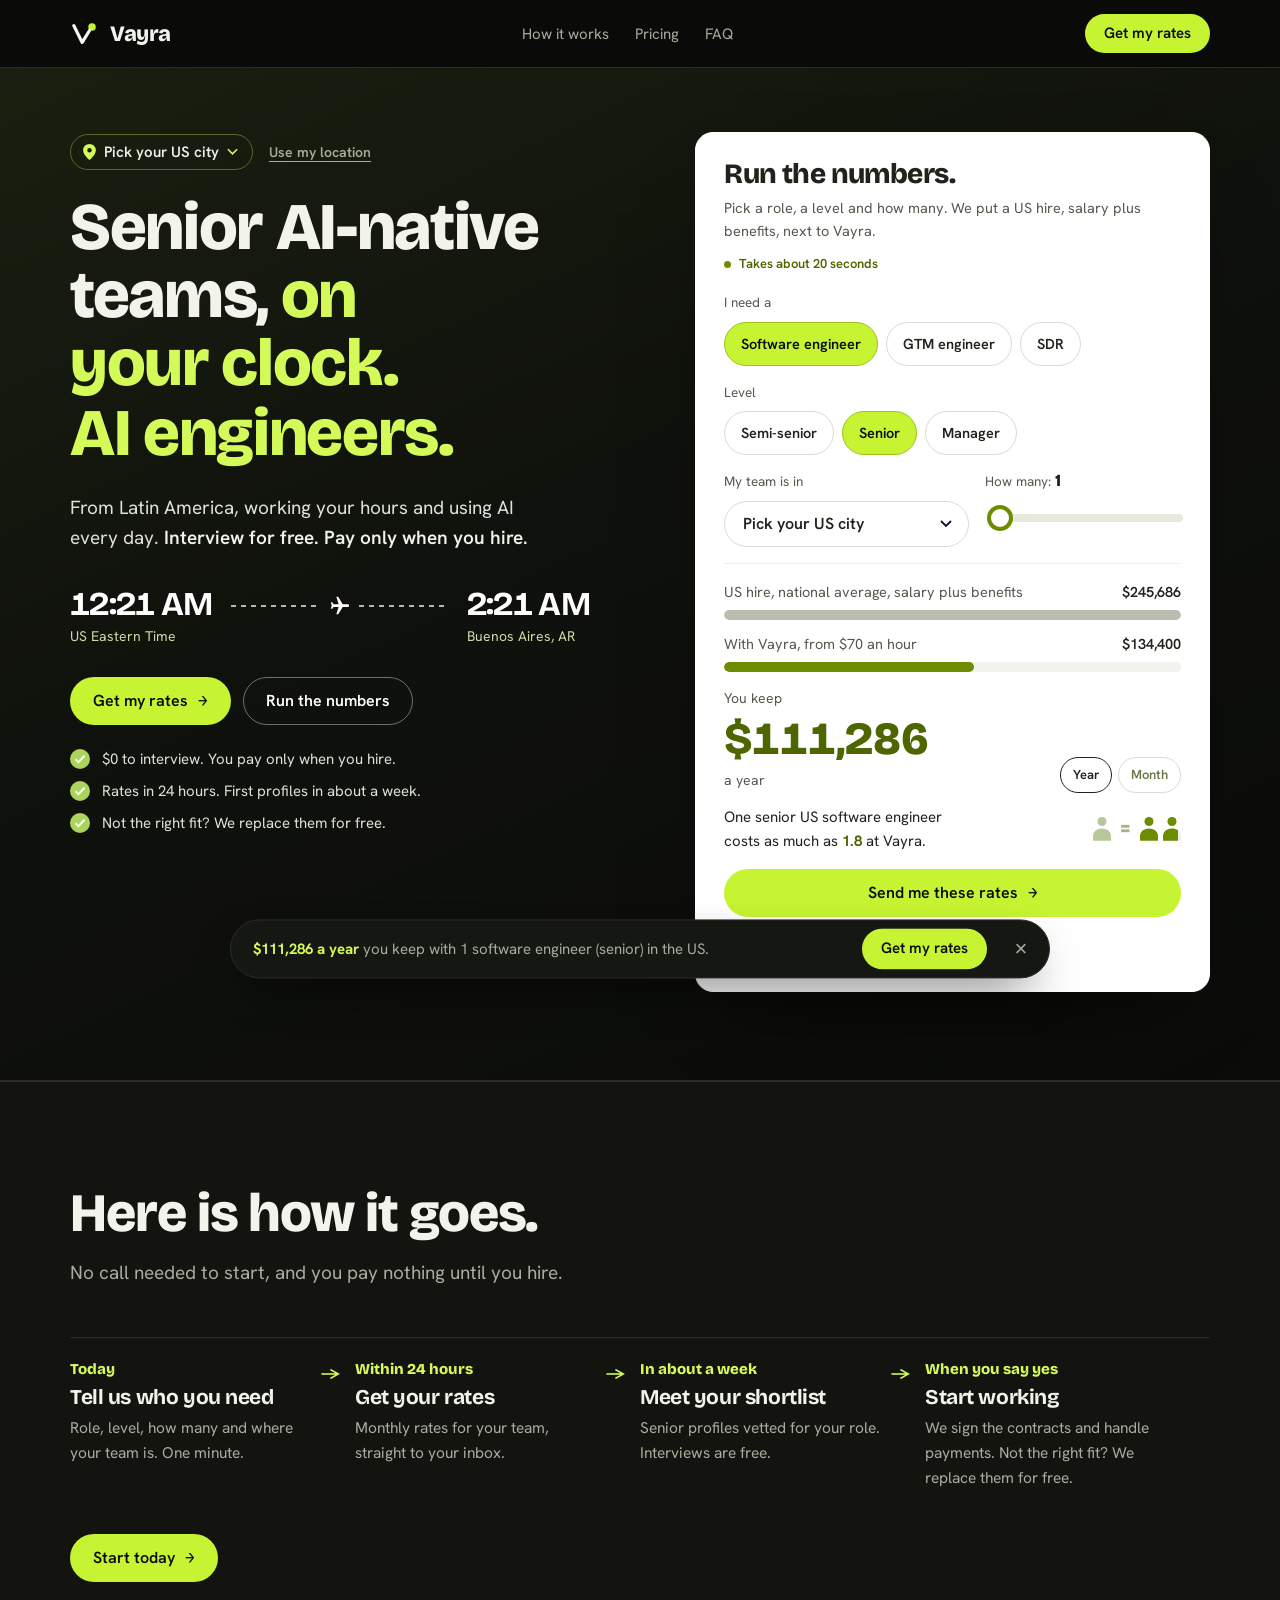
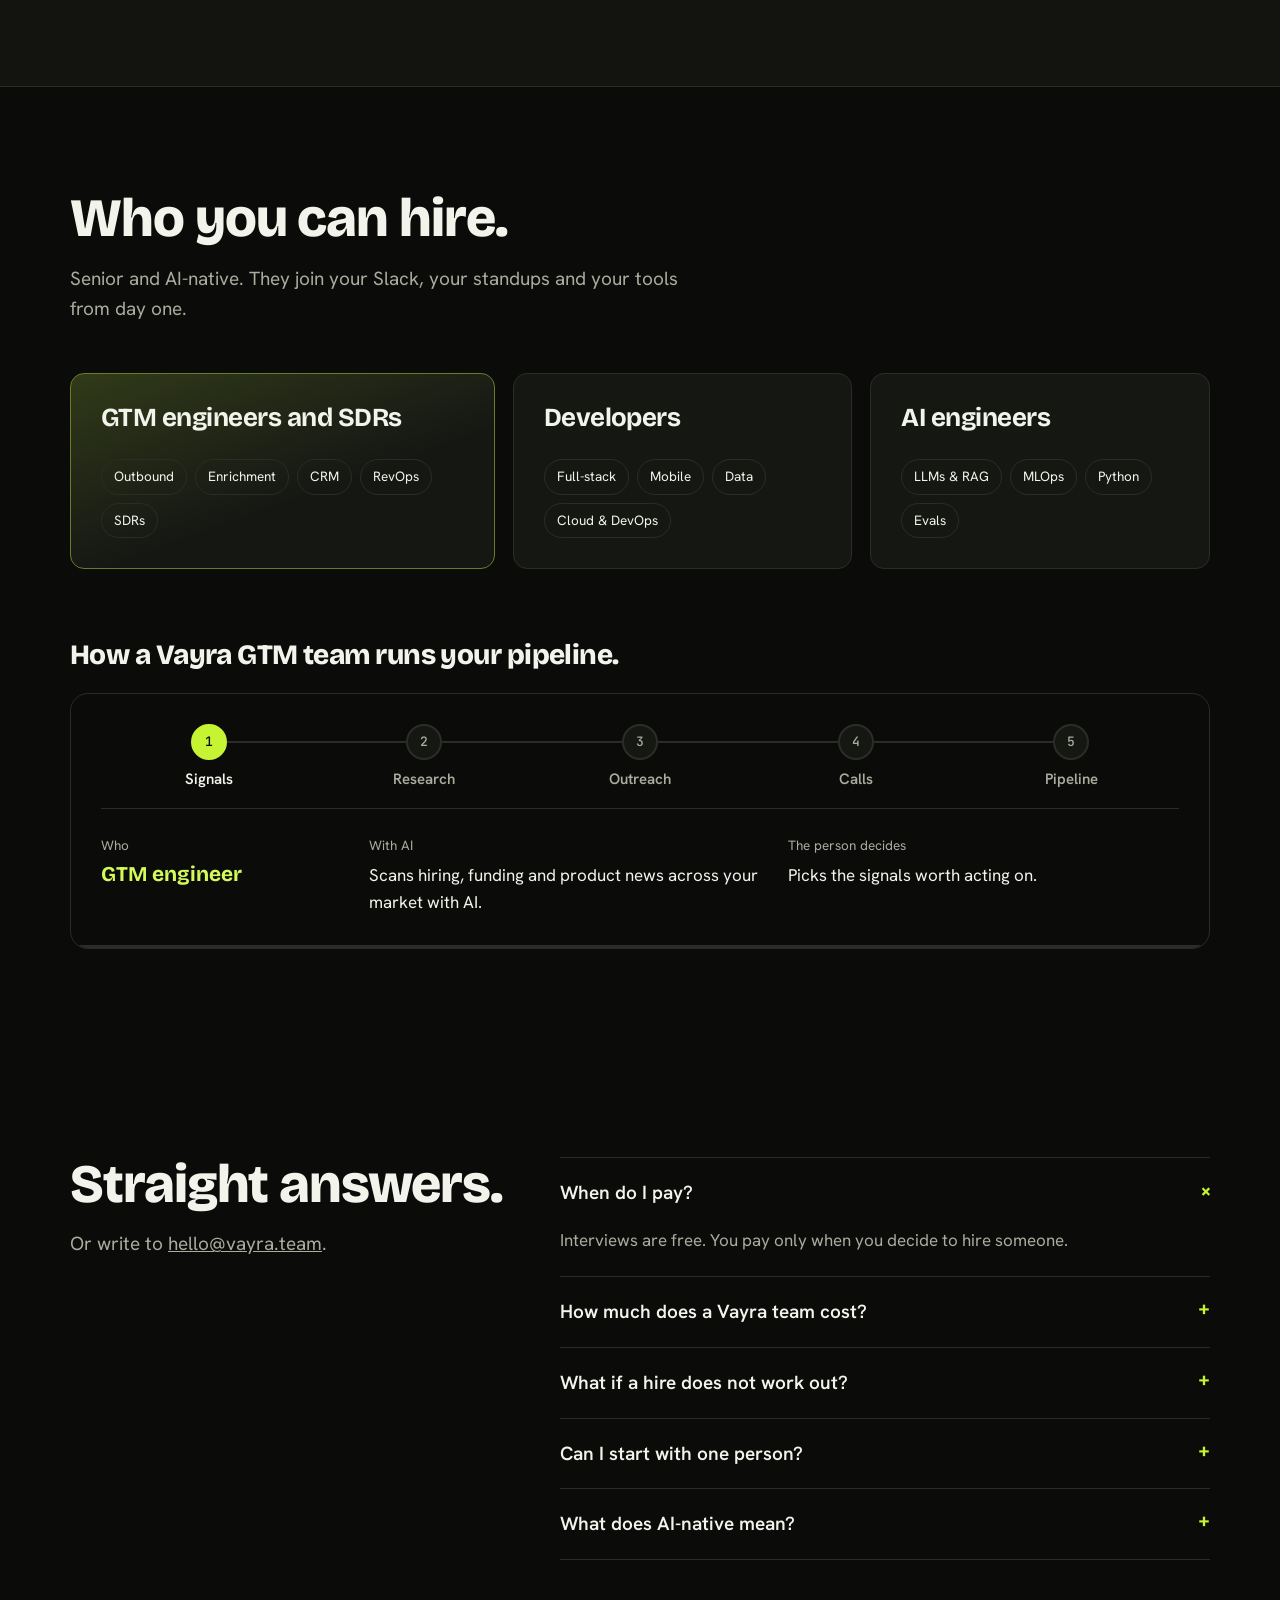
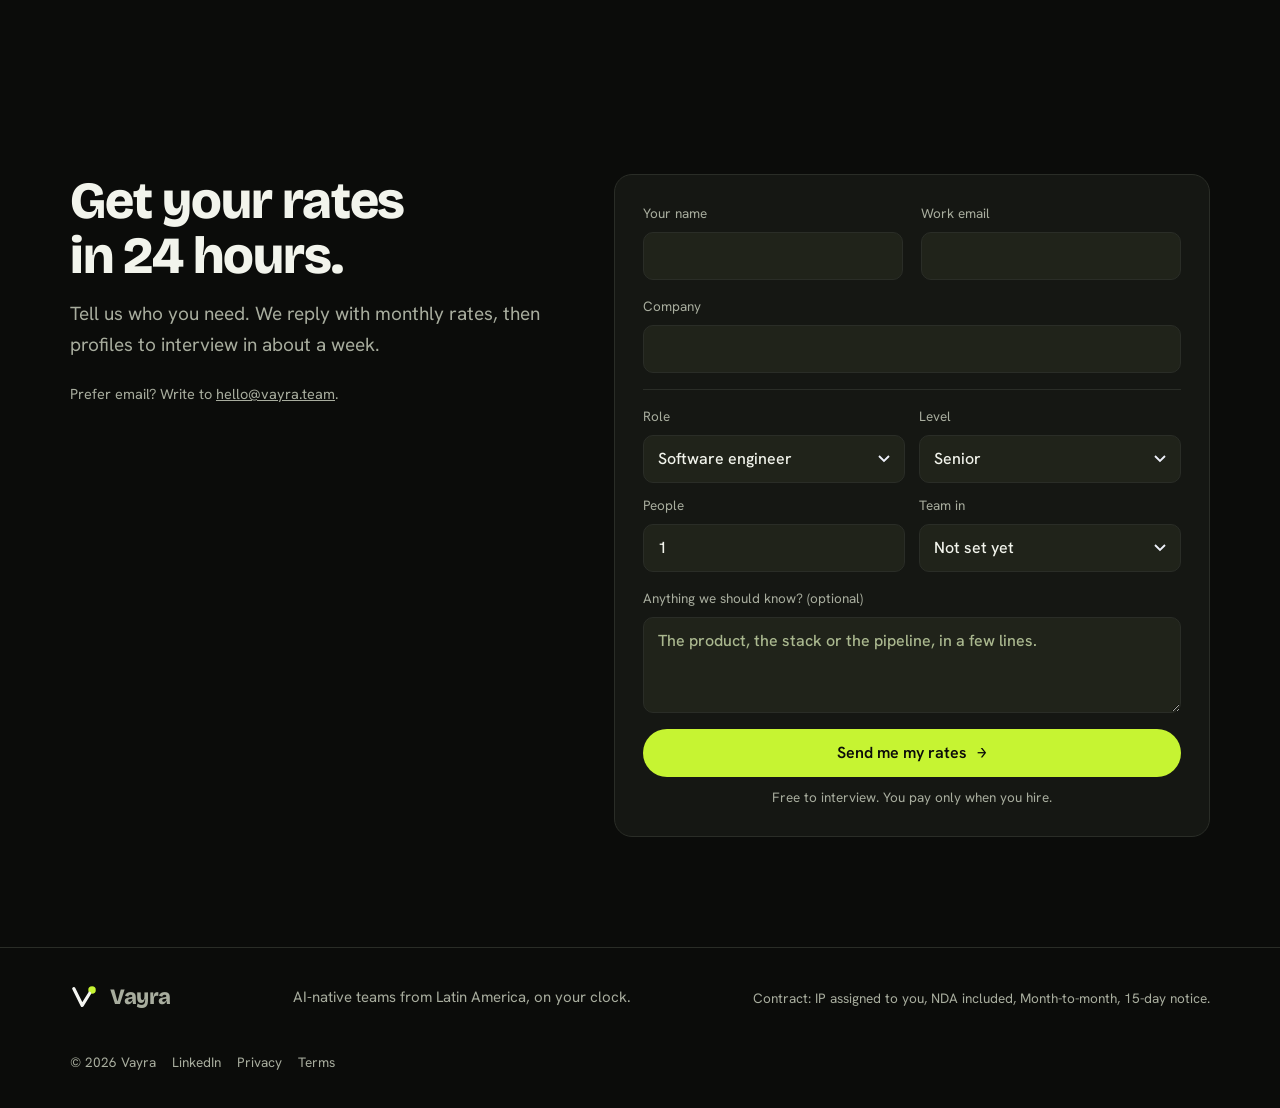
==== commit 30721612: "Add tracking scripts and footer details" ====
--- a/public/index.html
+++ b/public/index.html
@@ -622,6 +622,33 @@
   html{scroll-behavior:auto}
 }
 </style>
+<!-- LinkedIn Insight Tag Placeholder -->
+<script type="text/javascript">
+  _linkedin_partner_id = "LINKEDIN_ID_HERE";
+  window._linkedin_data_partner_ids = window._linkedin_data_partner_ids || [];
+  window._linkedin_data_partner_ids.push(_linkedin_partner_id);
+</script>
+<script type="text/javascript">
+  (function(l) {
+  if (!l){window.lintrk = function(a,b){window.lintrk.q.push([a,b])};
+  window.lintrk.q=[]}
+  var s = document.getElementsByTagName("script")[0];
+  var b = document.createElement("script");
+  b.type = "text/javascript";b.async = true;
+  b.src = "https://snap.licdn.com/li.lms-analytics/insight.min.js";
+  s.parentNode.insertBefore(b, s);})(window.lintrk);
+</script>
+<noscript>
+<img height="1" width="1" style="display:none;" alt="" src="https://px.ads.linkedin.com/collect/?pid=LINKEDIN_ID_HERE&fmt=gif" />
+</noscript>
+<!-- Microsoft Clarity Placeholder -->
+<script type="text/javascript">
+    (function(c,l,a,r,i,t,y){
+        c[a]=c[a]||function(){(c[a].q=c[a].q||[]).push(arguments)};
+        t=l.createElement(r);t.async=1;t.src="https://www.clarity.ms/tag/"+i;
+        y=l.getElementsByTagName(r)[0];y.parentNode.insertBefore(t,y);
+    })(window, document, "clarity", "script", "CLARITY_ID_HERE");
+</script>
 </head>
 <body>
 <script>document.documentElement.classList.add("js")</script>
@@ -850,7 +877,13 @@
       Vayra
     </a>
     <span>AI-native teams from Latin America, on your clock.</span>
-    <span>&copy; 2026 Vayra</span>
+    <span style="font-size: 0.85rem; color: var(--muted); margin-top: 4px; display: block;">Contract: IP assigned to you, NDA included, Month-to-month, 15-day notice.</span>
+    <div style="display: flex; gap: 16px; margin-top: 16px; align-items: center; font-size: 0.85rem;">
+      <span>&copy; 2026 Vayra</span>
+      <a href="https://linkedin.com/company/vayra-team" target="_blank" style="color: var(--muted); text-decoration: none;">LinkedIn</a>
+      <a href="/privacy" style="color: var(--muted); text-decoration: none;">Privacy</a>
+      <a href="/terms" style="color: var(--muted); text-decoration: none;">Terms</a>
+    </div>
   </div>
 </footer>
 
@@ -1441,3 +1474,4 @@
 </script>
 </body>
 </html>
+
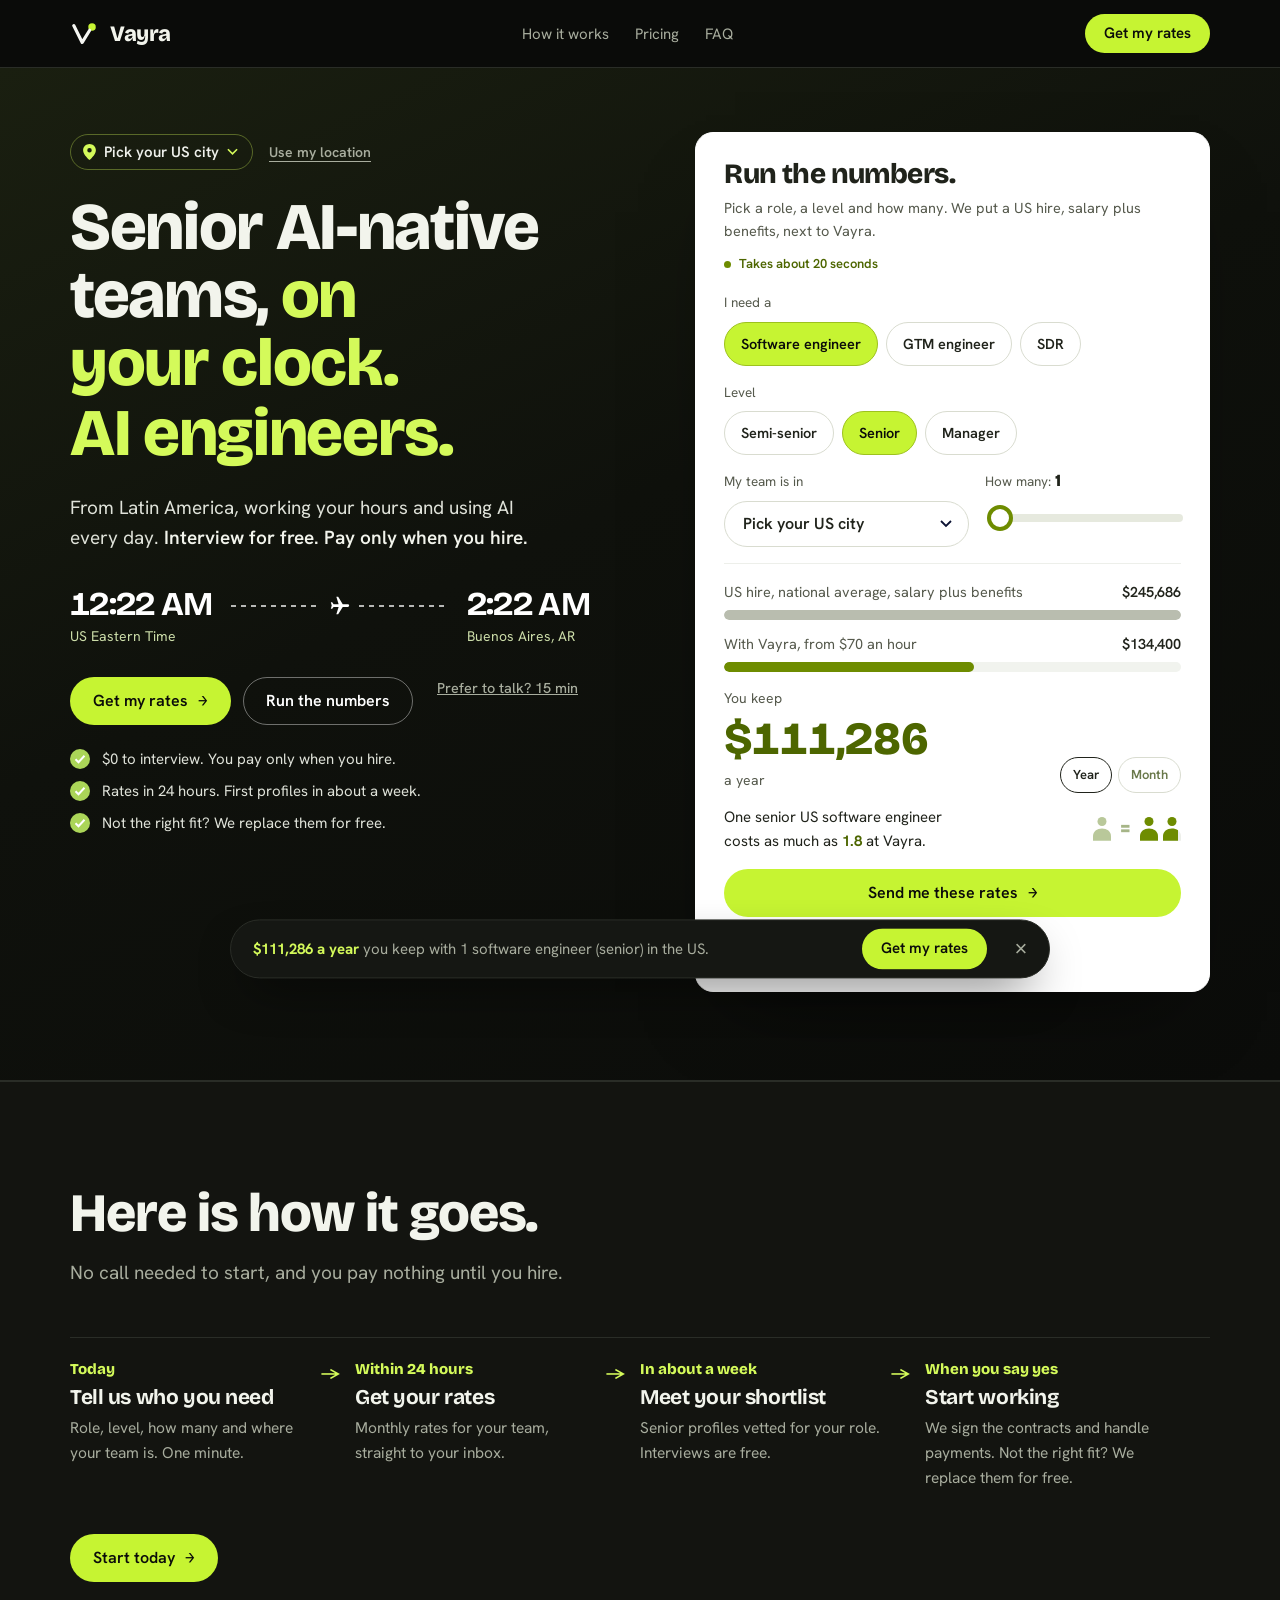
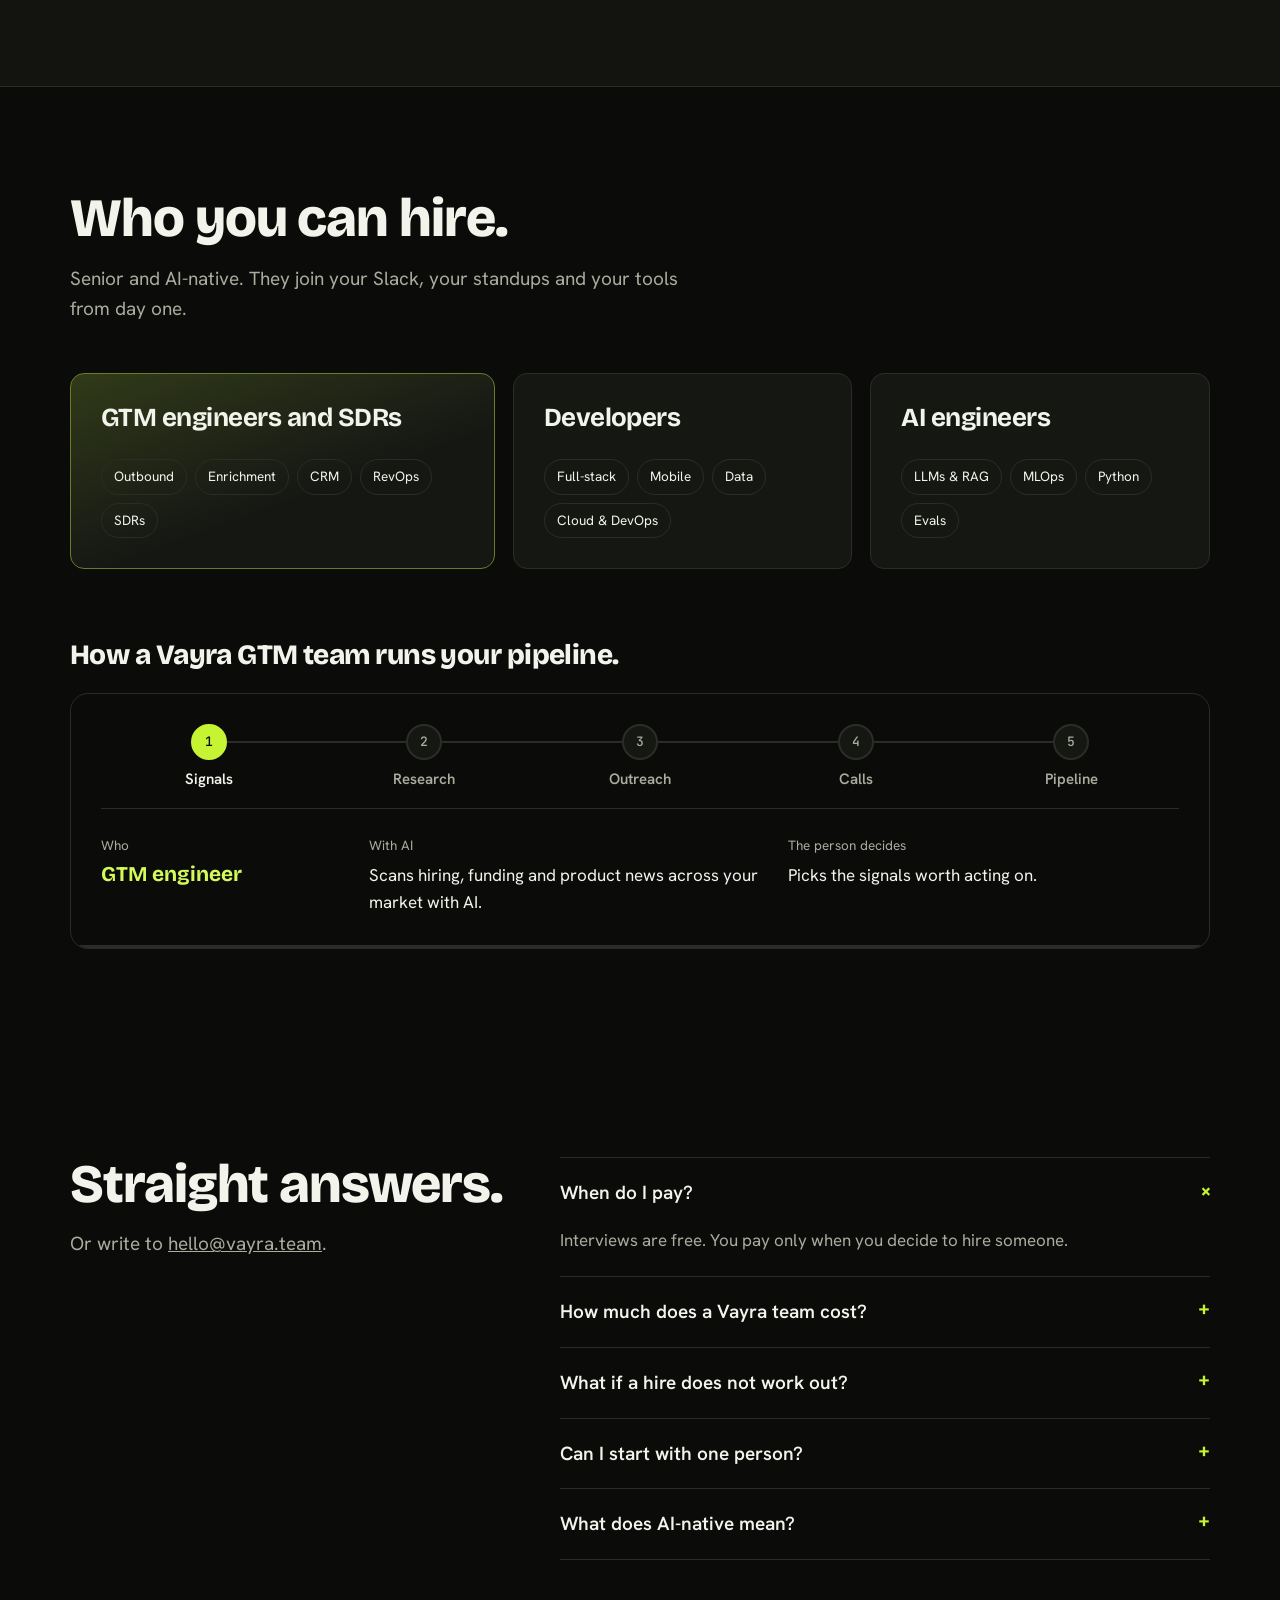
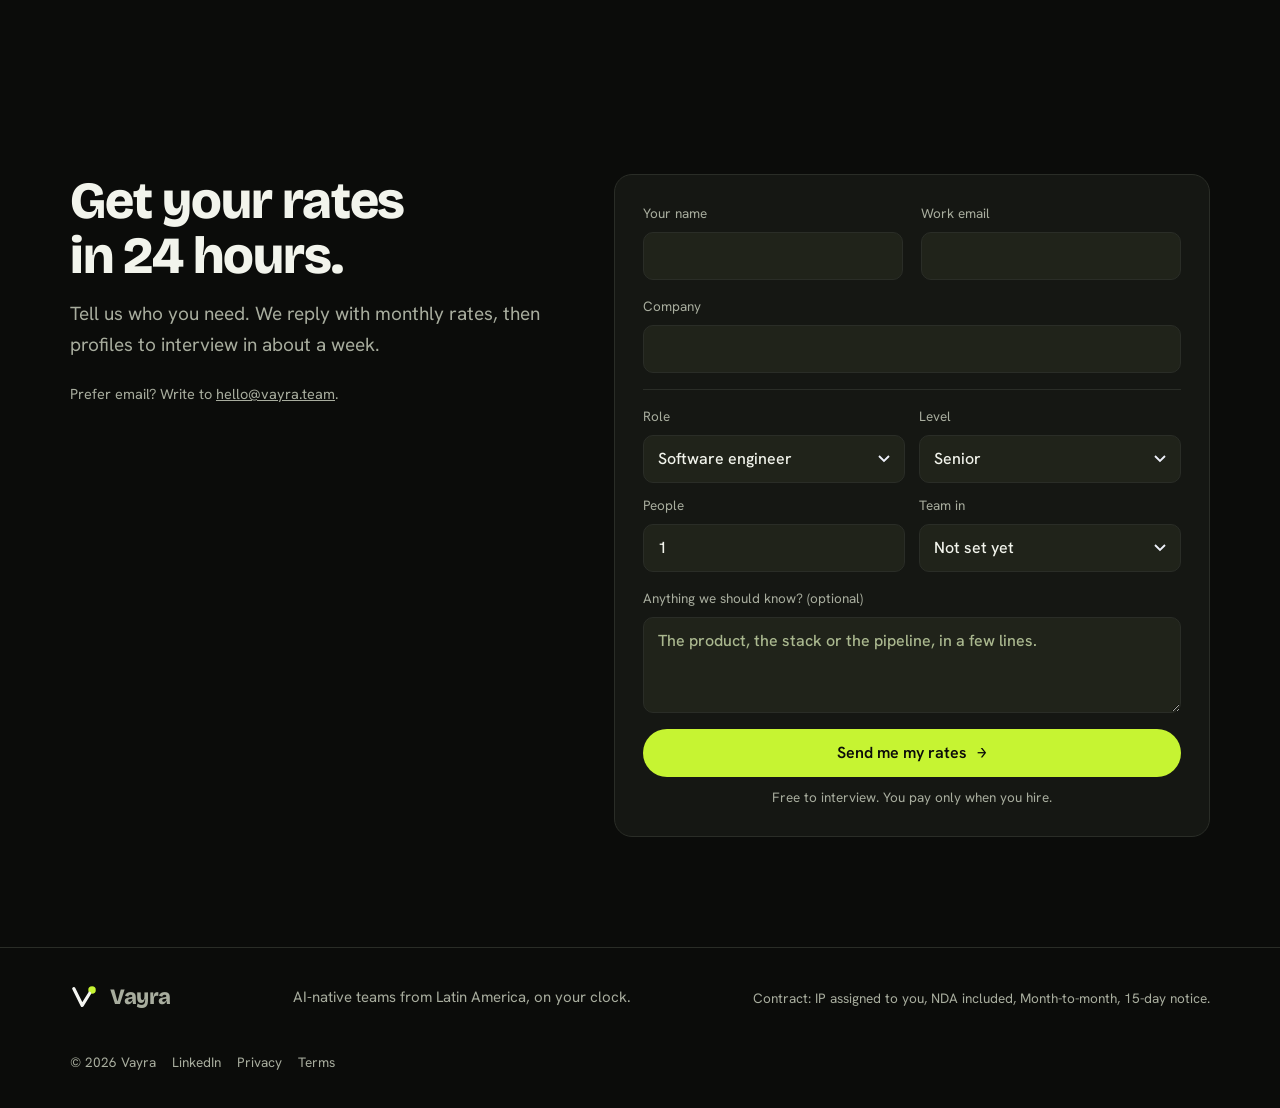
==== commit 6e22fa14: "Add booking link CTA based on competitor research" ====
--- a/public/index.html
+++ b/public/index.html
@@ -753,6 +753,7 @@
         <div class="cta">
           <a class="btn btn-sun" href="#quote">Get my rates <span class="arr">&rarr;</span></a>
           <a class="btn btn-ghost" href="#calc">Run the numbers</a>
+          <a href="https://calendly.com/YOUR_LINK_HERE" target="_blank" style="color: var(--muted); text-decoration: underline; margin-left: 12px; font-size: 0.9rem; white-space: nowrap; font-weight: 500;">Prefer to talk? 15 min</a>
         </div>
         <ul class="promises">
           <li><svg viewBox="0 0 20 20" aria-hidden="true"><circle cx="10" cy="10" r="10" fill="#ABD558"/><path d="M5.5 10.2l3 3 6-6.4" fill="none" stroke="#FFFFFF" stroke-width="2"/></svg><span>$0 to interview. You pay only when you hire.</span></li>
@@ -1475,3 +1476,4 @@
 </body>
 </html>
 
+
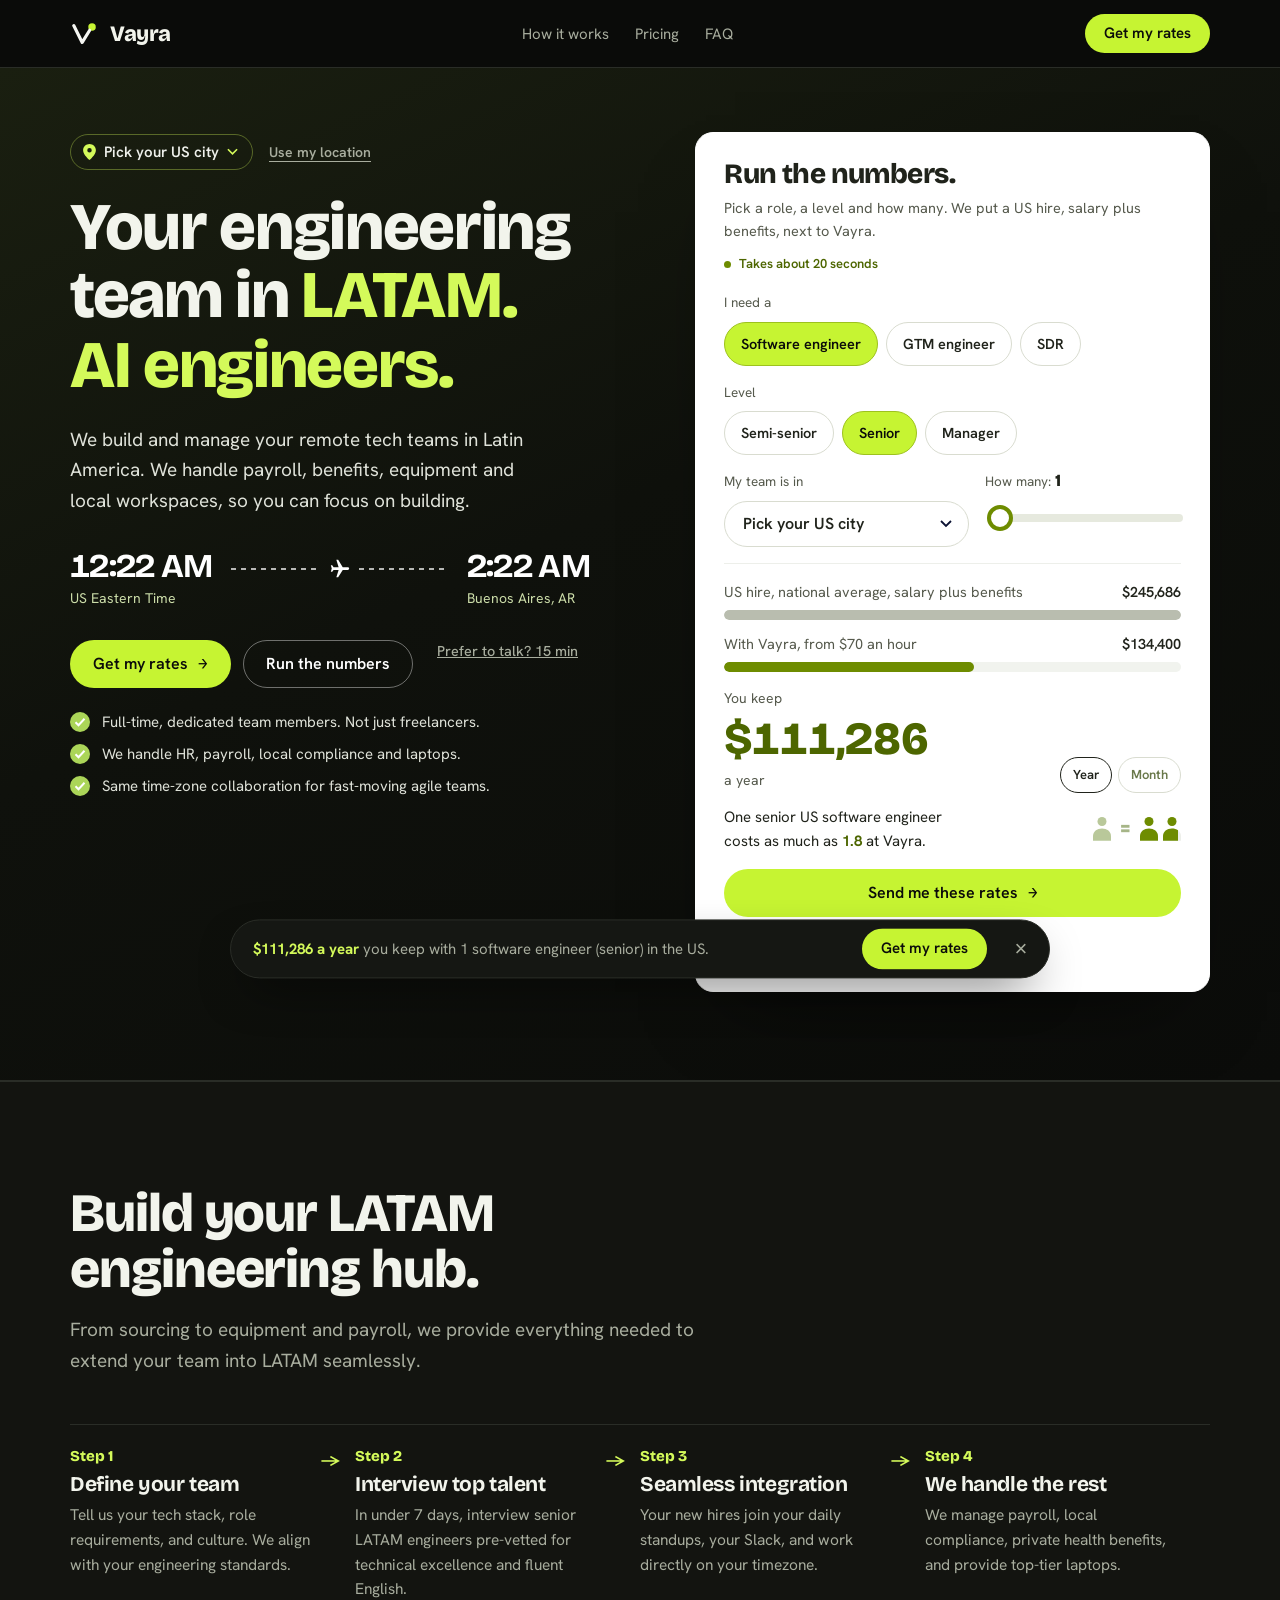
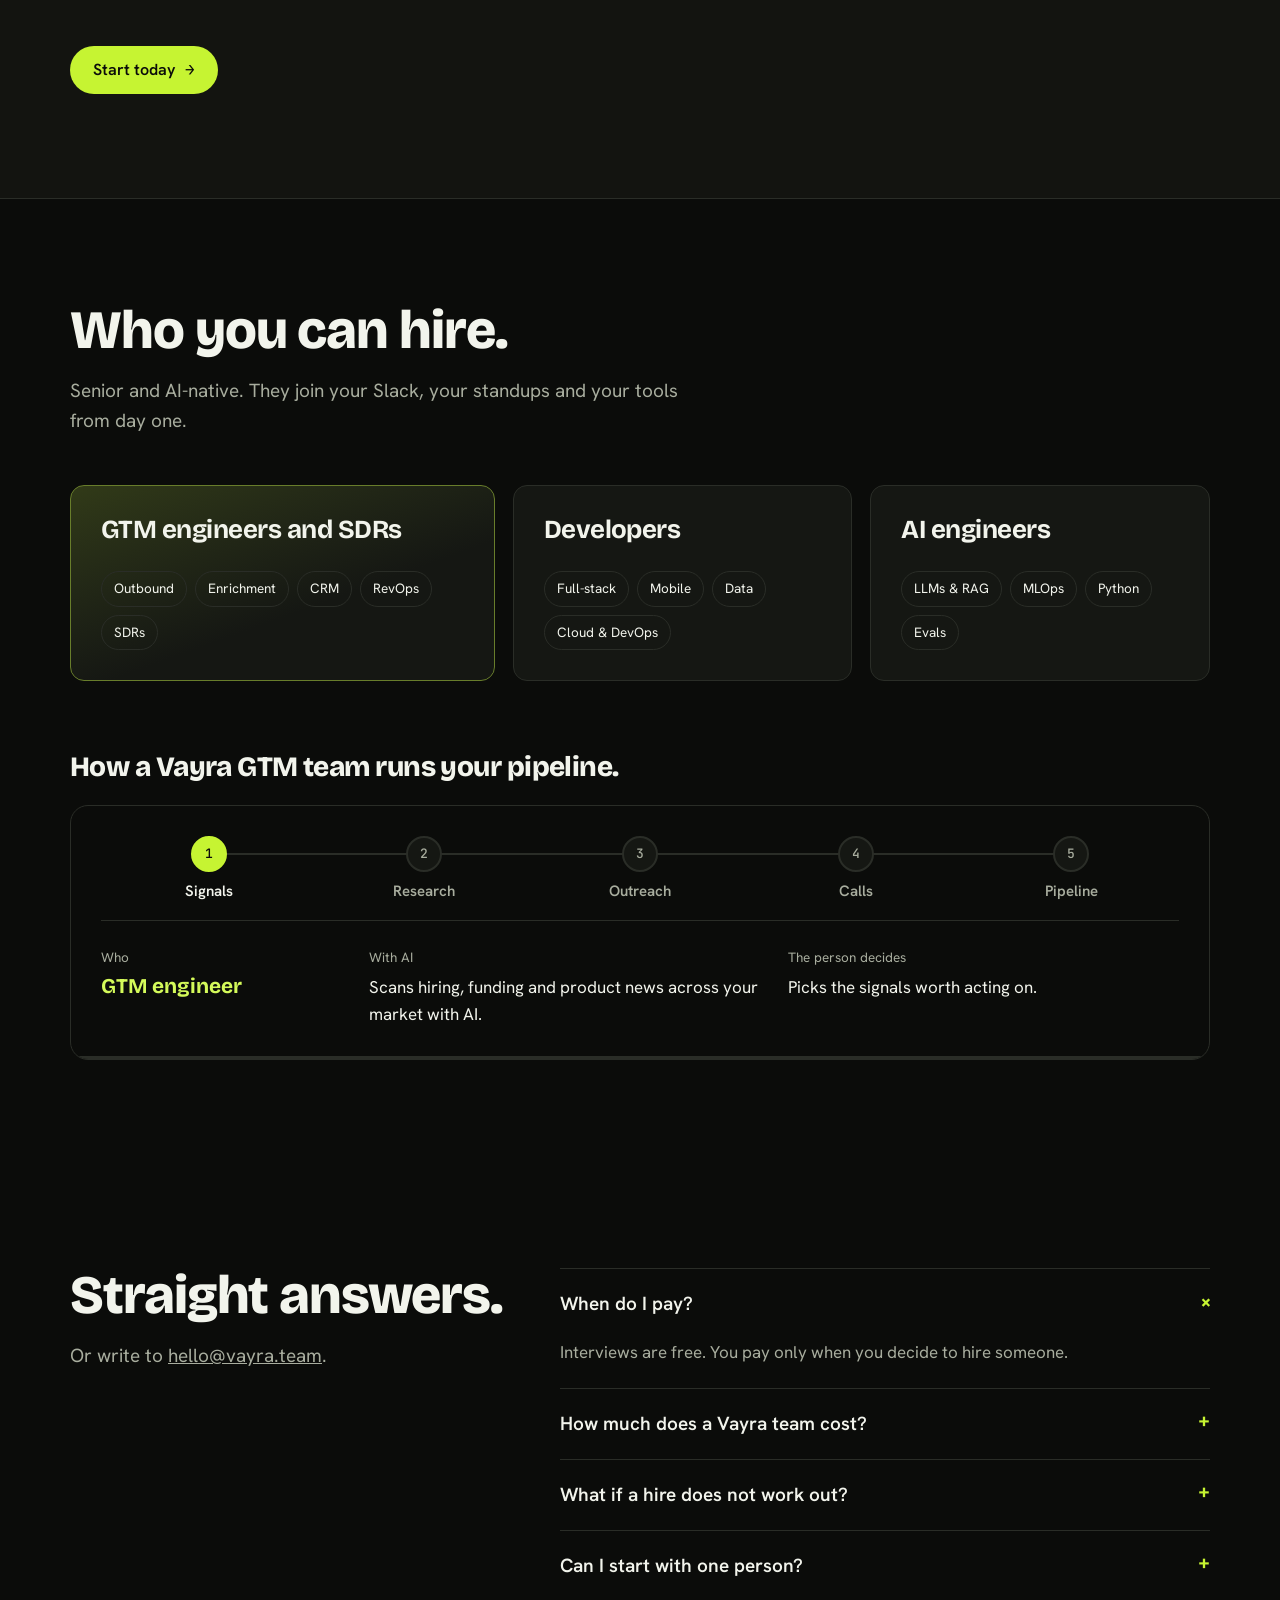
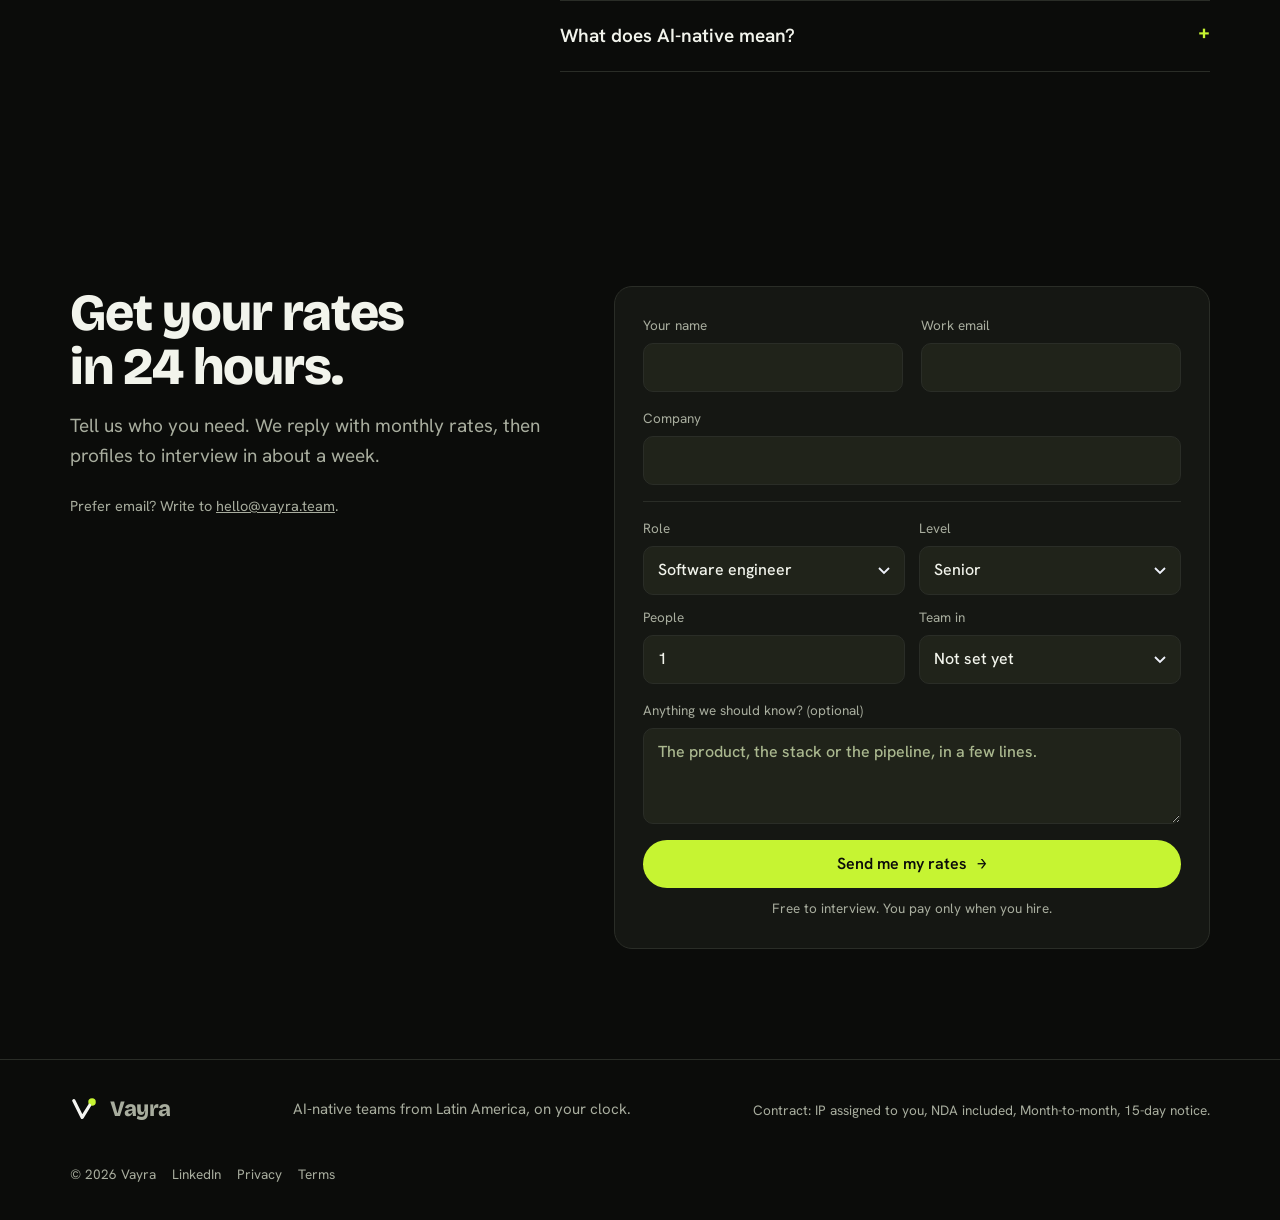
==== commit 8d05a7d8: "Redesign landing page copy to mimic Howdy.com messaging" ====
--- a/public/index.html
+++ b/public/index.html
@@ -4,8 +4,8 @@
 <meta charset="utf-8">
 <meta name="viewport" content="width=device-width, initial-scale=1, viewport-fit=cover">
 <meta name="keywords" content="nearshore developers, LATAM software engineers, AI engineers Latin America, nearshoring IT services, GTM engineers, hire remote developers">
-<title>Vayra | Nearshore Developers & Senior AI-native Teams in Latin America</title>
-<meta name="description" content="Hire nearshore software developers, AI engineers, and GTM teams from Latin America. Vayra provides senior senior LATAM talent working in US timezones.">
+<title>Vayra | Your Engineering Team in LATAM</title>
+<meta name="description" content="Hire senior nearshore software developers, AI engineers, and GTM teams from Latin America. Vayra provides senior LATAM talent working in US timezones.">
 <link rel="canonical" href="https://vayra.team/">
 <meta name="robots" content="index, follow, max-image-preview:large">
 <meta name="theme-color" content="#0B0C0A">
@@ -680,8 +680,8 @@
           <button class="loc-me" id="loc-me" type="button" hidden>Use my location</button>
         </div>
         <p class="loc-note" id="loc-note" aria-live="polite"></p>
-        <h1 id="hero-title"><span class="sr">Senior AI-native teams on your clock: AI engineers, GTM engineers, SDRs, developers and data engineers from Latin America.</span><span class="h1v" aria-hidden="true"><span class="w" style="--i:0">Senior</span> <span class="w" style="--i:1">AI-native</span> <span class="w" style="--i:2">teams,</span> <span class="w" style="--i:3"><em>on</em></span> <span class="w" style="--i:4"><em>your</em></span> <span class="w" style="--i:5"><em>clock.</em></span></span><span class="rot" aria-hidden="true"><span class="rot-w">AI engineers.</span><span class="rot-w">GTM engineers.</span><span class="rot-w">SDRs.</span><span class="rot-w">Developers.</span><span class="rot-w">Data engineers.</span></span></h1>
-        <p class="lede">From Latin America, working your hours and using AI every day. <b>Interview for free. Pay only when you hire.</b></p>
+        <h1 id="hero-title"><span class="sr">Your engineering team in LATAM: AI engineers, GTM engineers, SDRs, developers and data engineers.</span><span class="h1v" aria-hidden="true"><span class="w" style="--i:0">Your</span> <span class="w" style="--i:1">engineering</span> <span class="w" style="--i:2">team</span> <span class="w" style="--i:3">in</span> <span class="w" style="--i:4"><em>LATAM.</em></span></span><span class="rot" aria-hidden="true"><span class="rot-w">AI engineers.</span><span class="rot-w">GTM engineers.</span><span class="rot-w">SDRs.</span><span class="rot-w">Developers.</span><span class="rot-w">Data engineers.</span></span></h1>
+        <p class="lede">We build and manage your remote tech teams in Latin America. We handle payroll, benefits, equipment and local workspaces, so you can focus on building.</p>
         <div class="clocks">
           <div class="clk"><b id="ck-you">&nbsp;</b><span id="ck-you-l">US Eastern Time</span></div>
           <div class="flight" aria-hidden="true"><i></i><svg class="plane" viewBox="0 0 24 24" aria-hidden="true"><path d="M21 16v-2l-8-5V3.5a1.5 1.5 0 0 0-3 0V9l-8 5v2l8-2.5V19l-2 1.5V22l3.5-1 3.5 1v-1.5L13 19v-5.5z" fill="currentColor" transform="rotate(90 12 12)"/></svg><i></i></div>
@@ -756,9 +756,9 @@
           <a href="https://calendly.com/YOUR_LINK_HERE" target="_blank" style="color: var(--muted); text-decoration: underline; margin-left: 12px; font-size: 0.9rem; white-space: nowrap; font-weight: 500;">Prefer to talk? 15 min</a>
         </div>
         <ul class="promises">
-          <li><svg viewBox="0 0 20 20" aria-hidden="true"><circle cx="10" cy="10" r="10" fill="#ABD558"/><path d="M5.5 10.2l3 3 6-6.4" fill="none" stroke="#FFFFFF" stroke-width="2"/></svg><span>$0 to interview. You pay only when you hire.</span></li>
-          <li><svg viewBox="0 0 20 20" aria-hidden="true"><circle cx="10" cy="10" r="10" fill="#ABD558"/><path d="M5.5 10.2l3 3 6-6.4" fill="none" stroke="#FFFFFF" stroke-width="2"/></svg><span>Rates in 24 hours. First profiles in about a week.</span></li>
-          <li><svg viewBox="0 0 20 20" aria-hidden="true"><circle cx="10" cy="10" r="10" fill="#ABD558"/><path d="M5.5 10.2l3 3 6-6.4" fill="none" stroke="#FFFFFF" stroke-width="2"/></svg><span>Not the right fit? We replace them for free.</span></li>
+          <li><svg viewBox="0 0 20 20" aria-hidden="true"><circle cx="10" cy="10" r="10" fill="#ABD558"/><path d="M5.5 10.2l3 3 6-6.4" fill="none" stroke="#FFFFFF" stroke-width="2"/></svg><span>Full-time, dedicated team members. Not just freelancers.</span></li>
+          <li><svg viewBox="0 0 20 20" aria-hidden="true"><circle cx="10" cy="10" r="10" fill="#ABD558"/><path d="M5.5 10.2l3 3 6-6.4" fill="none" stroke="#FFFFFF" stroke-width="2"/></svg><span>We handle HR, payroll, local compliance and laptops.</span></li>
+          <li><svg viewBox="0 0 20 20" aria-hidden="true"><circle cx="10" cy="10" r="10" fill="#ABD558"/><path d="M5.5 10.2l3 3 6-6.4" fill="none" stroke="#FFFFFF" stroke-width="2"/></svg><span>Same time-zone collaboration for fast-moving agile teams.</span></li>
         </ul>
       </div>
     </div>
@@ -767,14 +767,14 @@
   <section class="sec paper" id="how-it-works" aria-labelledby="hiw-title">
     <div class="wrap">
       <div class="sec-head" data-rv>
-        <h2 id="hiw-title">Here is how it goes.</h2>
-        <p class="lede">No call needed to start, and you pay nothing until you hire.</p>
+        <h2 id="hiw-title">Build your LATAM engineering hub.</h2>
+        <p class="lede">From sourcing to equipment and payroll, we provide everything needed to extend your team into LATAM seamlessly.</p>
       </div>
       <ol class="steps">
-        <li data-rv style="--d:0ms"><span class="when">Today</span><h3>Tell us who you need</h3><p>Role, level, how many and where your team is. One minute.</p></li>
-        <li data-rv style="--d:100ms"><span class="when">Within 24 hours</span><h3>Get your rates</h3><p>Monthly rates for your team, straight to your inbox.</p></li>
-        <li data-rv style="--d:200ms"><span class="when">In about a week</span><h3>Meet your shortlist</h3><p>Senior profiles vetted for your role. Interviews are free.</p></li>
-        <li data-rv style="--d:300ms"><span class="when">When you say yes</span><h3>Start working</h3><p>We sign the contracts and handle payments. Not the right fit? We replace them for free.</p></li>
+        <li data-rv style="--d:0ms"><span class="when">Step 1</span><h3>Define your team</h3><p>Tell us your tech stack, role requirements, and culture. We align with your engineering standards.</p></li>
+        <li data-rv style="--d:100ms"><span class="when">Step 2</span><h3>Interview top talent</h3><p>In under 7 days, interview senior LATAM engineers pre-vetted for technical excellence and fluent English.</p></li>
+        <li data-rv style="--d:200ms"><span class="when">Step 3</span><h3>Seamless integration</h3><p>Your new hires join your daily standups, your Slack, and work directly on your timezone.</p></li>
+        <li data-rv style="--d:300ms"><span class="when">Step 4</span><h3>We handle the rest</h3><p>We manage payroll, local compliance, private health benefits, and provide top-tier laptops.</p></li>
       </ol>
       <a class="btn btn-sun hiw-go" href="#quote" data-rv>Start today <span class="arr">&rarr;</span></a>
     </div>
@@ -1477,3 +1477,8 @@
 </html>
 
 
+
+
+
+
+
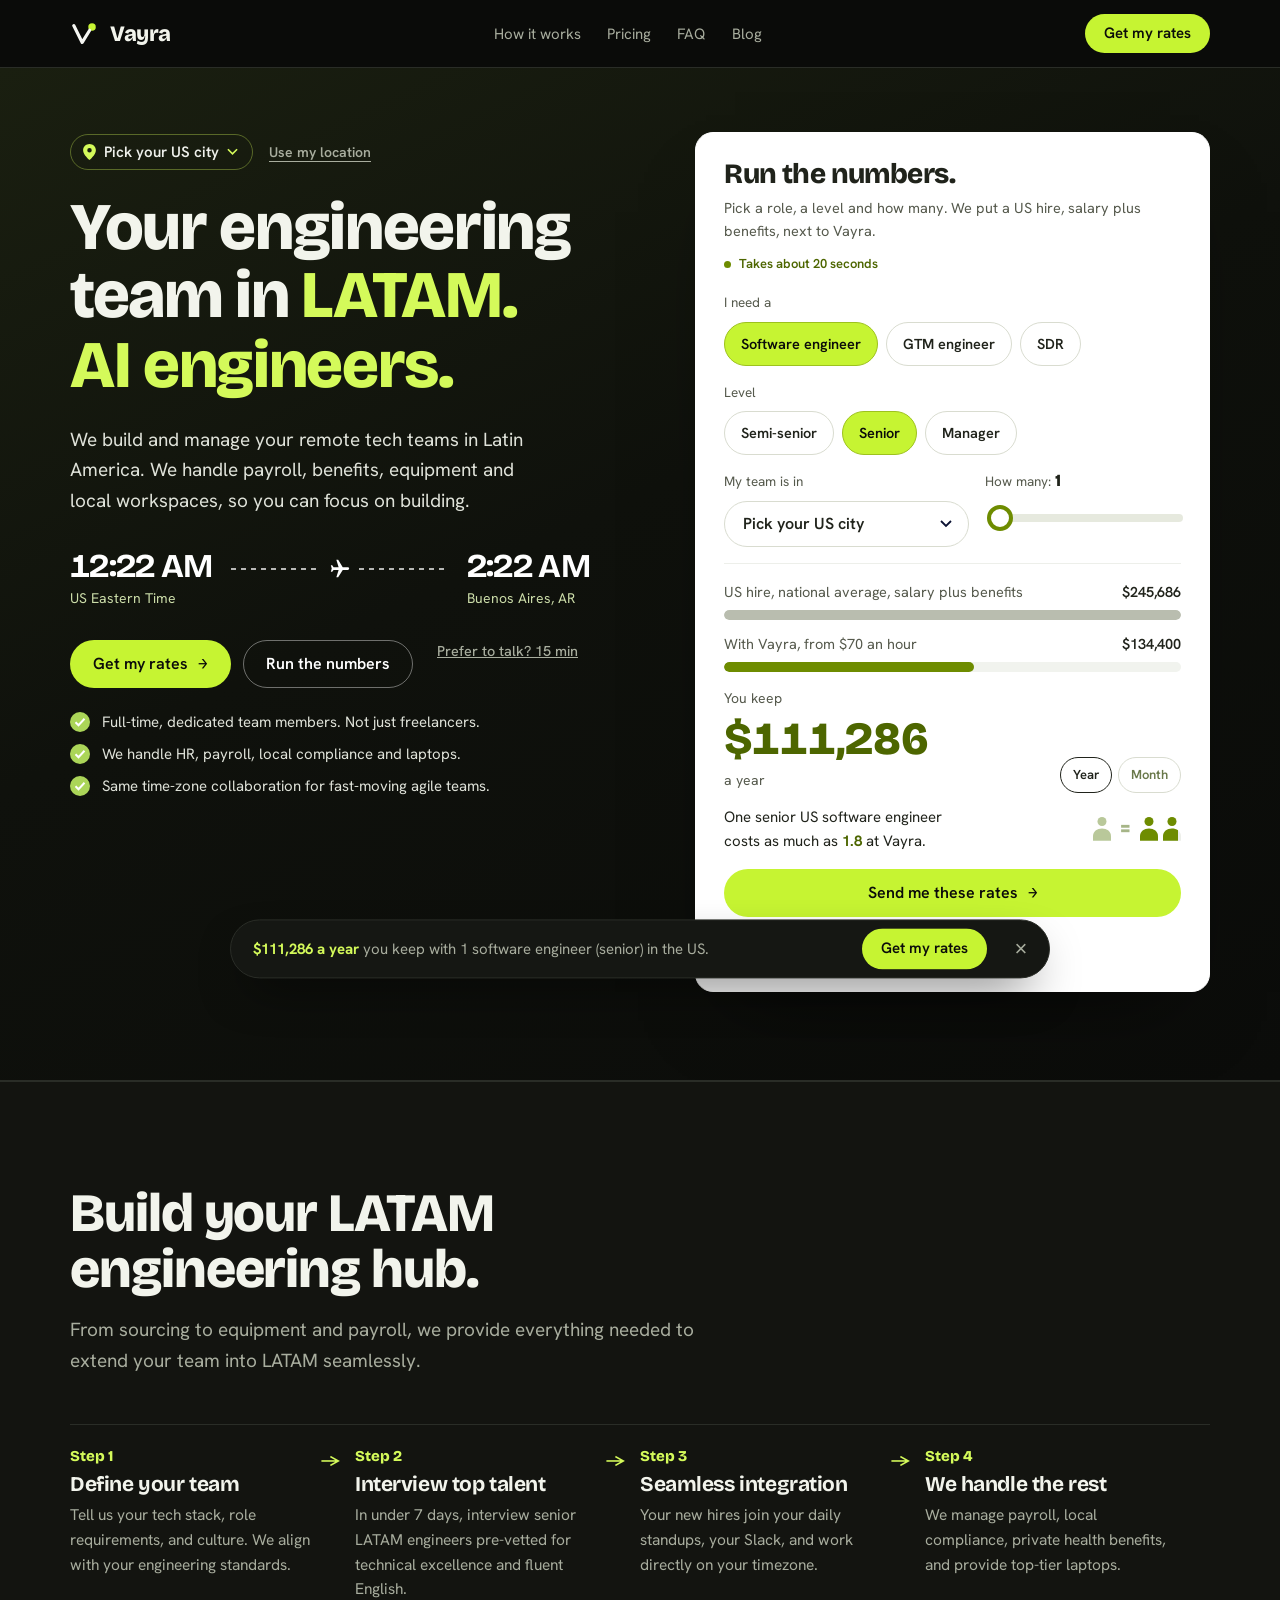
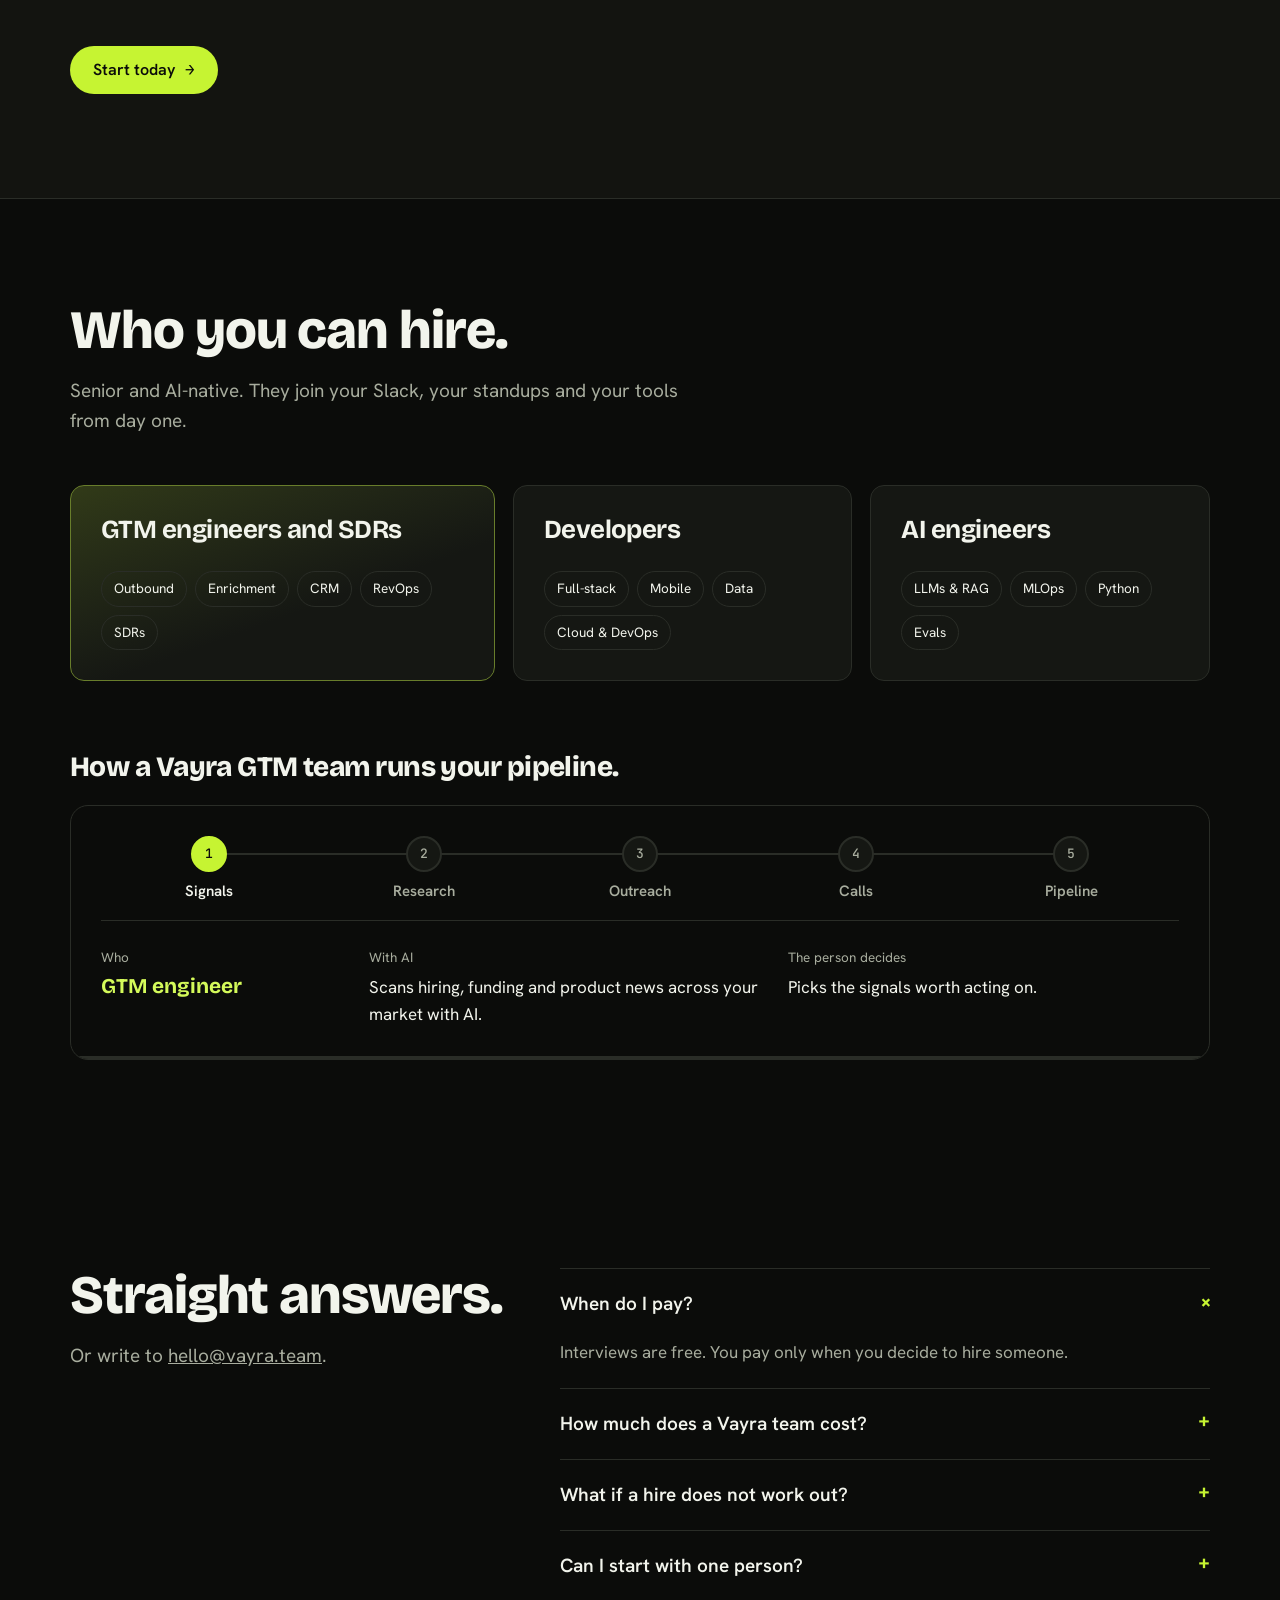
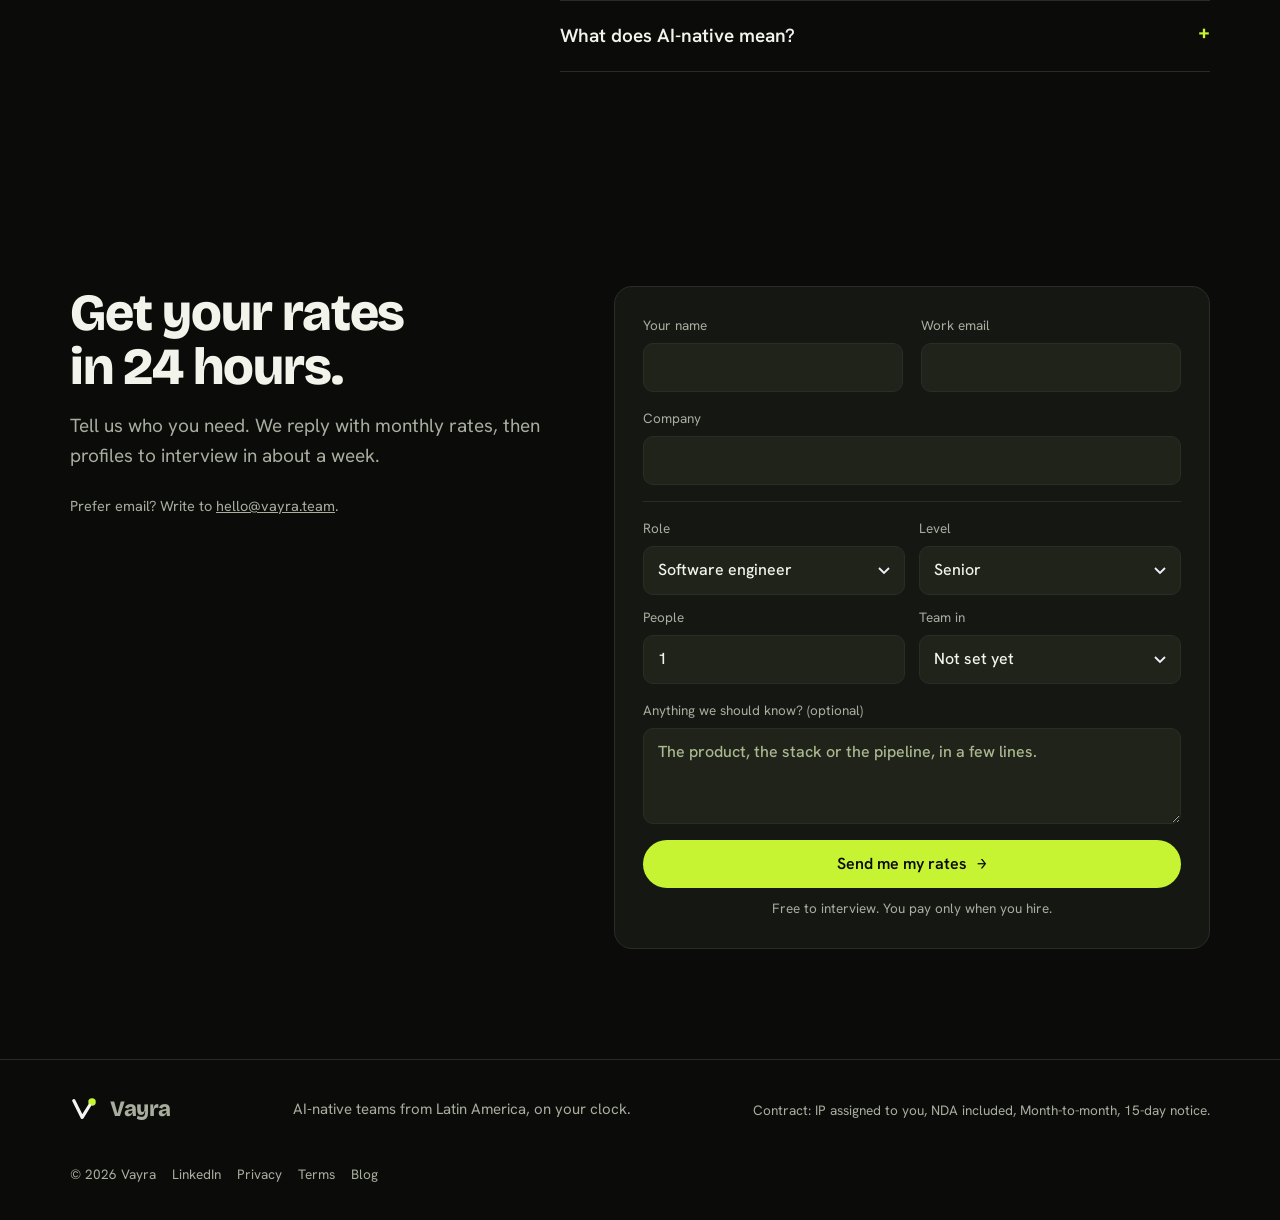
==== commit d6299383: "Add links to the blog index in header and footer" ====
--- a/public/index.html
+++ b/public/index.html
@@ -663,6 +663,7 @@
       <li><a href="#how-it-works">How it works</a></li>
       <li><a href="#calc">Pricing</a></li>
       <li><a href="#faq">FAQ</a></li>
+      <li><a href="/blog">Blog</a></li>
     </ul>
     <a class="btn btn-sun" href="#quote">Get my rates</a>
   </div>
@@ -884,6 +885,7 @@
       <a href="https://linkedin.com/company/vayra-team" target="_blank" style="color: var(--muted); text-decoration: none;">LinkedIn</a>
       <a href="/privacy" style="color: var(--muted); text-decoration: none;">Privacy</a>
       <a href="/terms" style="color: var(--muted); text-decoration: none;">Terms</a>
+      <a href="/blog" style="color: var(--muted); text-decoration: none;">Blog</a>
     </div>
   </div>
 </footer>
@@ -1482,3 +1484,5 @@
 
 
 
+
+
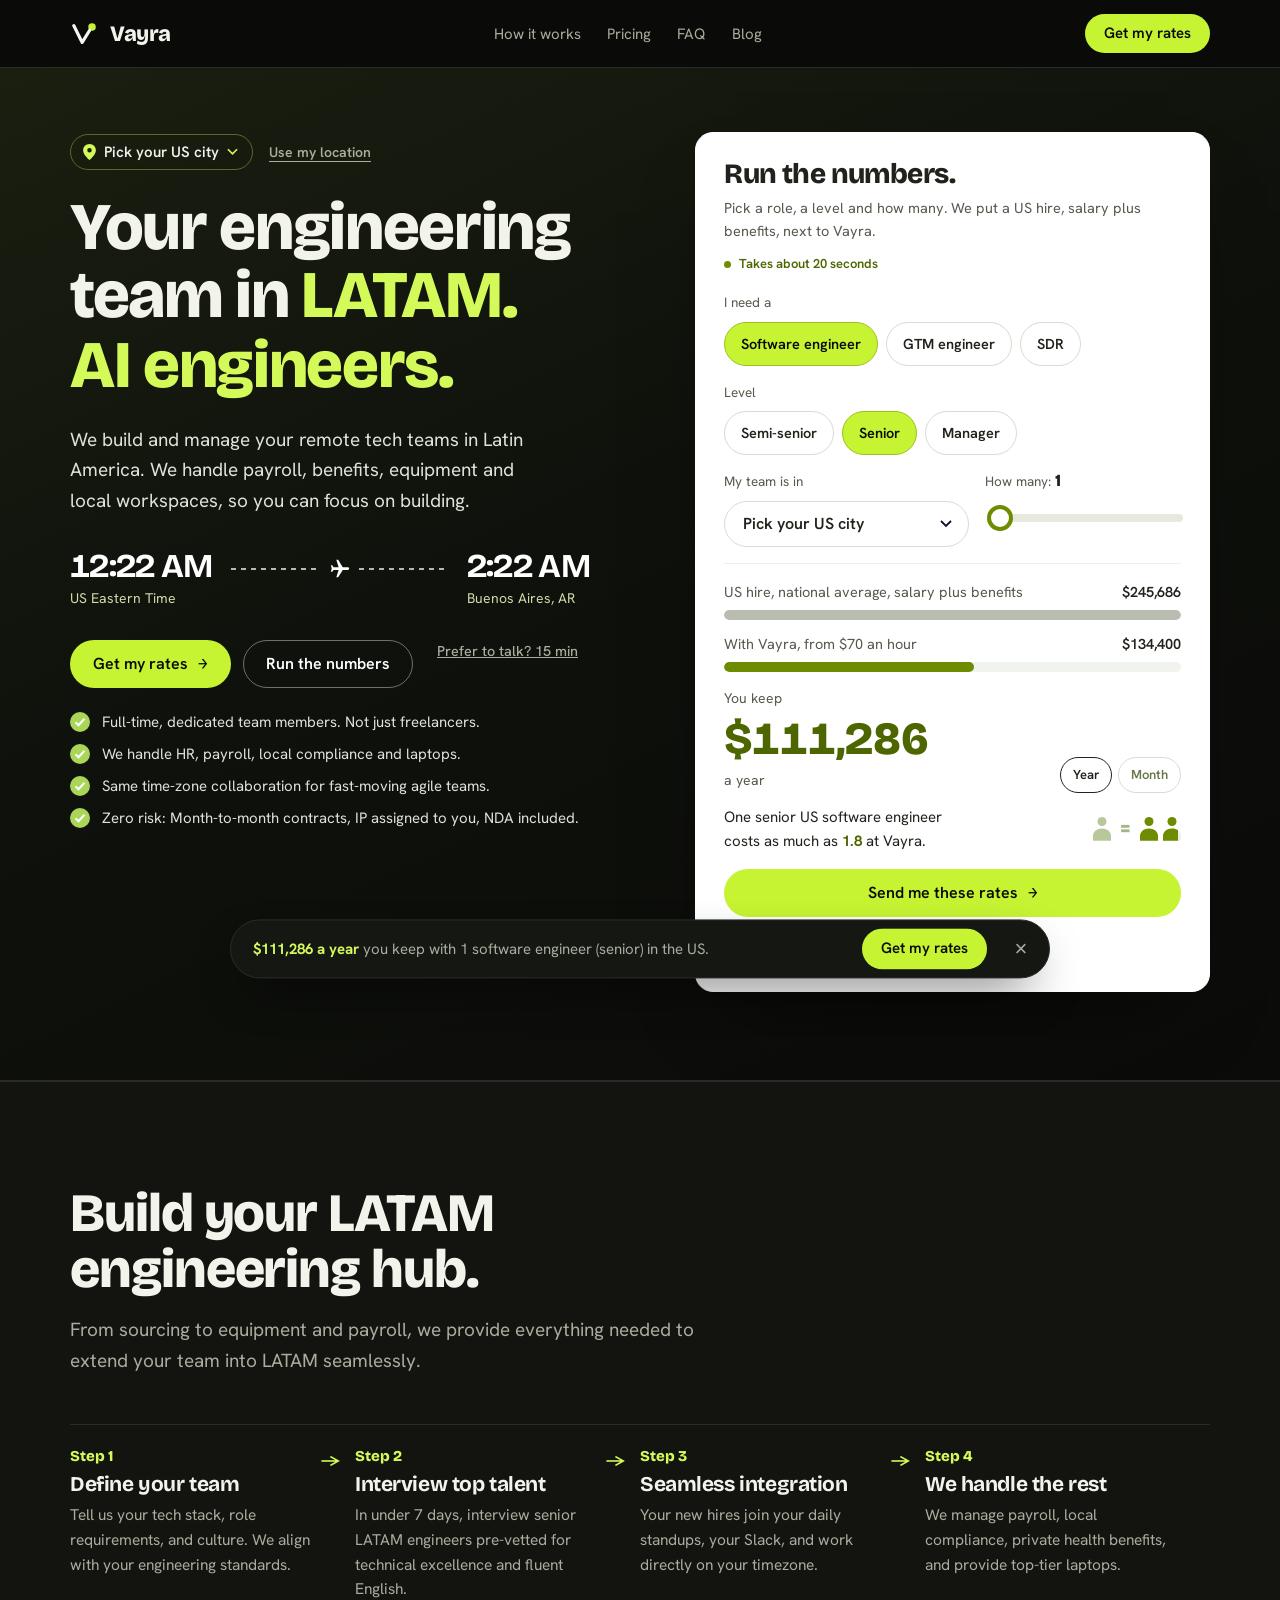
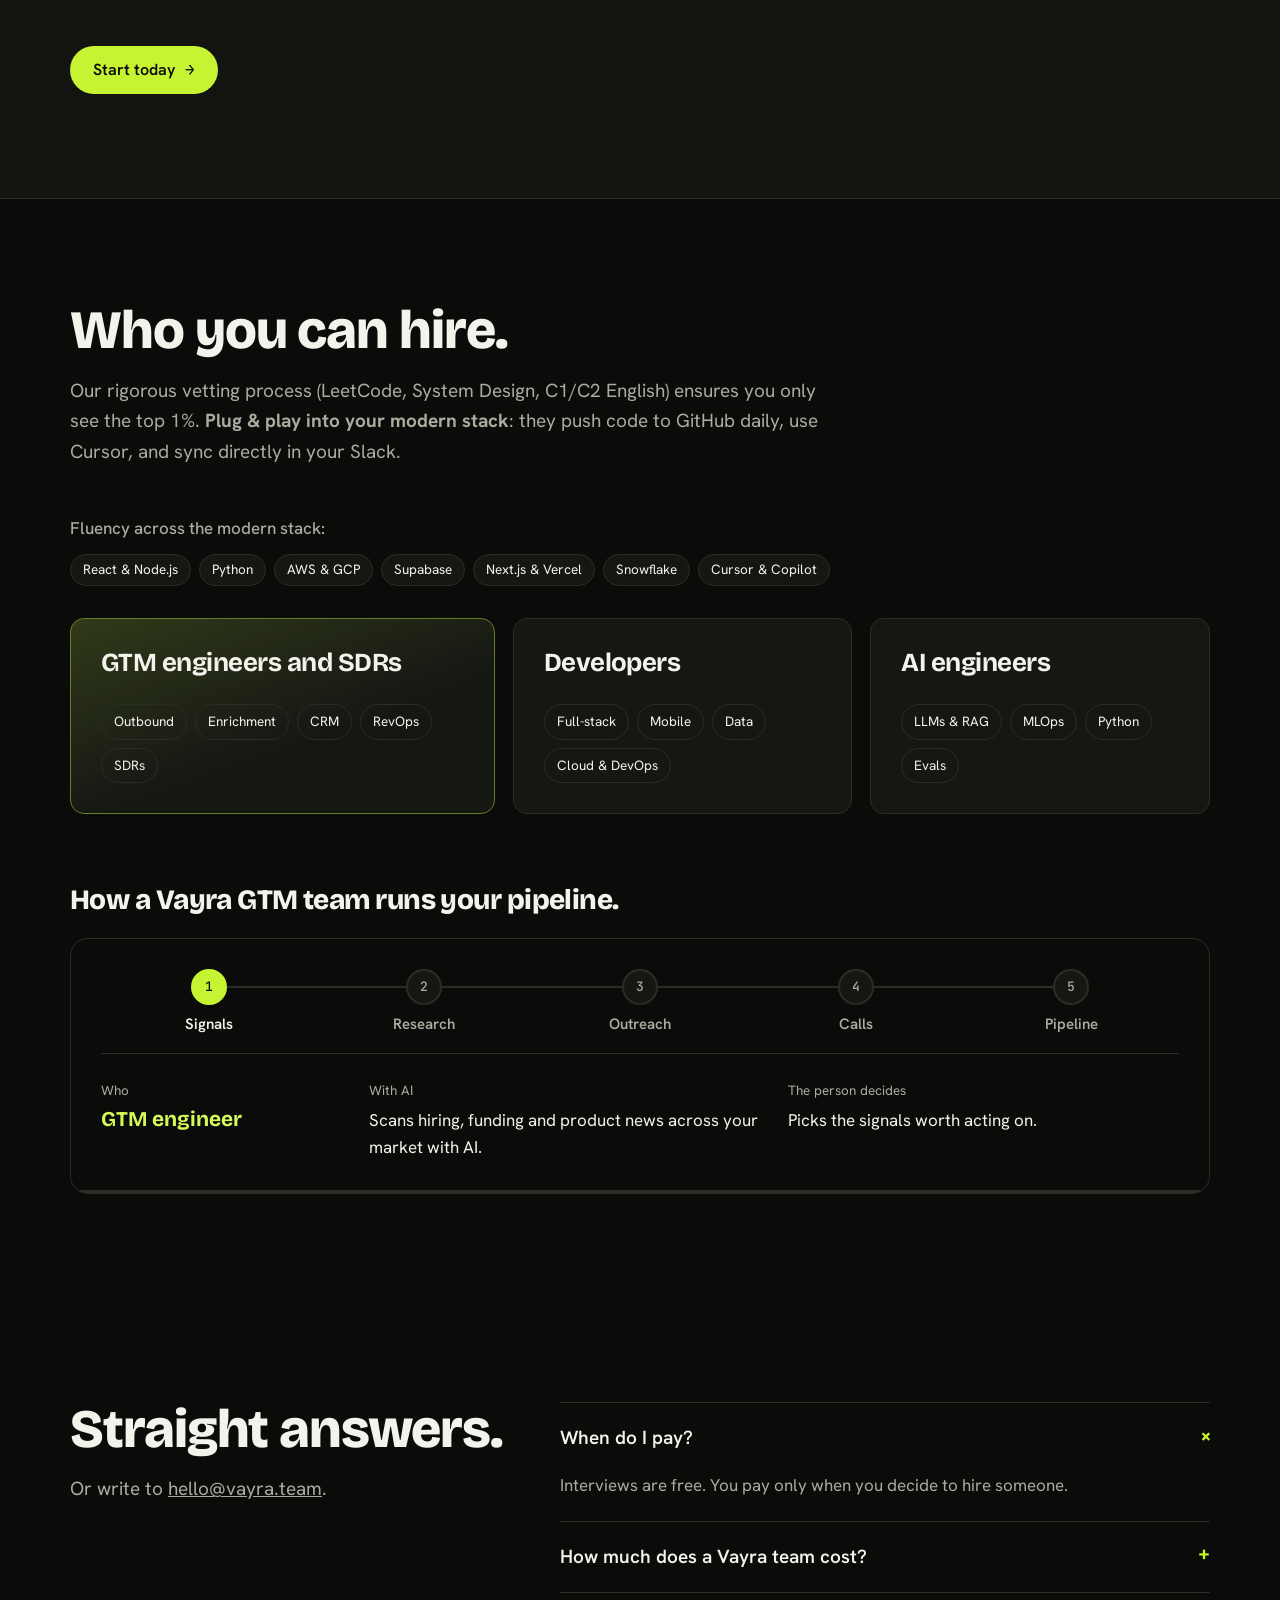
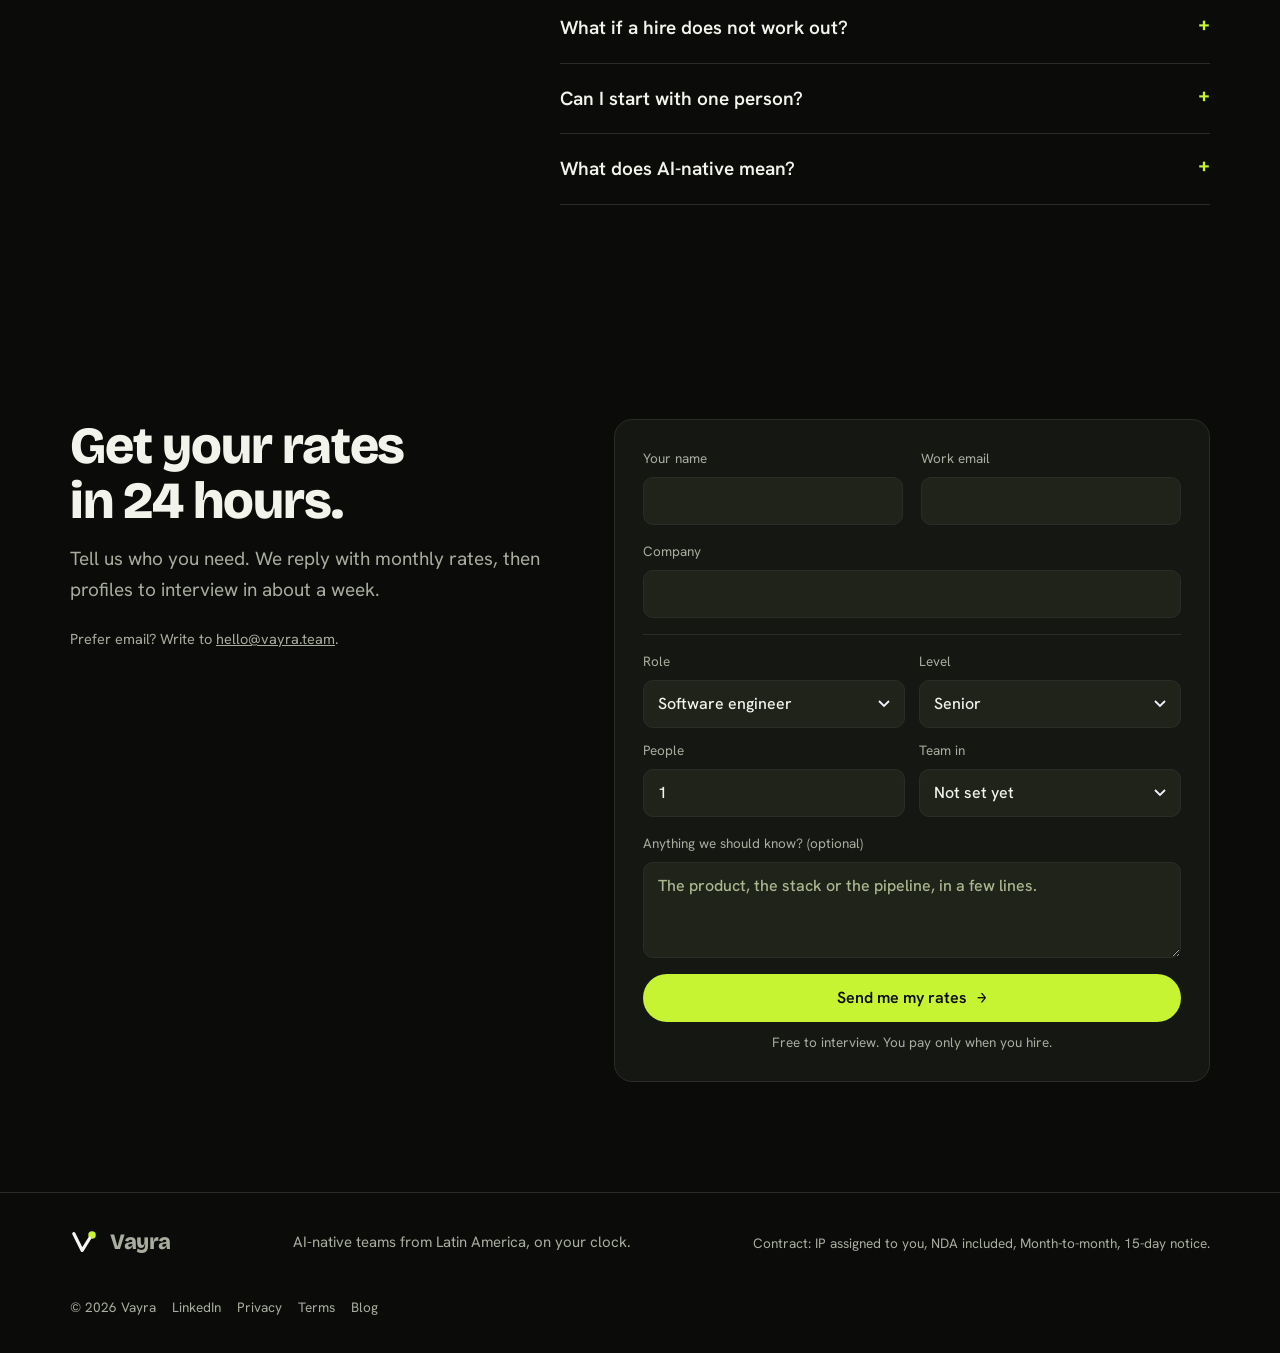
==== commit 75b52399: "Optimize landing page for YC startups and CTOs: Add tech stack, vetting details, and highlight IP/ND" ====
--- a/public/index.html
+++ b/public/index.html
@@ -760,6 +760,7 @@
           <li><svg viewBox="0 0 20 20" aria-hidden="true"><circle cx="10" cy="10" r="10" fill="#ABD558"/><path d="M5.5 10.2l3 3 6-6.4" fill="none" stroke="#FFFFFF" stroke-width="2"/></svg><span>Full-time, dedicated team members. Not just freelancers.</span></li>
           <li><svg viewBox="0 0 20 20" aria-hidden="true"><circle cx="10" cy="10" r="10" fill="#ABD558"/><path d="M5.5 10.2l3 3 6-6.4" fill="none" stroke="#FFFFFF" stroke-width="2"/></svg><span>We handle HR, payroll, local compliance and laptops.</span></li>
           <li><svg viewBox="0 0 20 20" aria-hidden="true"><circle cx="10" cy="10" r="10" fill="#ABD558"/><path d="M5.5 10.2l3 3 6-6.4" fill="none" stroke="#FFFFFF" stroke-width="2"/></svg><span>Same time-zone collaboration for fast-moving agile teams.</span></li>
+          <li><svg viewBox="0 0 20 20" aria-hidden="true"><circle cx="10" cy="10" r="10" fill="#ABD558"/><path d="M5.5 10.2l3 3 6-6.4" fill="none" stroke="#FFFFFF" stroke-width="2"/></svg><span>Zero risk: Month-to-month contracts, IP assigned to you, NDA included.</span></li>
         </ul>
       </div>
     </div>
@@ -785,9 +786,10 @@
     <div class="wrap">
       <div class="sec-head" data-rv>
         <h2 id="what-title">Who you can hire.</h2>
-        <p class="lede">Senior and AI-native. They join your Slack, your standups and your tools from day one.</p>
+        <p class="lede" style="max-width: 800px;">Our rigorous vetting process (LeetCode, System Design, C1/C2 English) ensures you only see the top 1%. <b>Plug & play into your modern stack</b>: they push code to GitHub daily, use Cursor, and sync directly in your Slack.</p>
       </div>
-      <div class="offers">
+      <div style="margin-bottom: 32px;" data-rv><p style="color: var(--muted); margin-bottom: 12px; font-weight: 500;">Fluency across the modern stack:</p><ul class="chips" style="display: flex; gap: 8px; flex-wrap: wrap; list-style: none; padding: 0; margin: 0;"><li style="background: var(--ink-2); border: 1px solid var(--line); padding: 4px 12px; border-radius: 100px;">React & Node.js</li><li style="background: var(--ink-2); border: 1px solid var(--line); padding: 4px 12px; border-radius: 100px;">Python</li><li style="background: var(--ink-2); border: 1px solid var(--line); padding: 4px 12px; border-radius: 100px;">AWS & GCP</li><li style="background: var(--ink-2); border: 1px solid var(--line); padding: 4px 12px; border-radius: 100px;">Supabase</li><li style="background: var(--ink-2); border: 1px solid var(--line); padding: 4px 12px; border-radius: 100px;">Next.js & Vercel</li><li style="background: var(--ink-2); border: 1px solid var(--line); padding: 4px 12px; border-radius: 100px;">Snowflake</li><li style="background: var(--ink-2); border: 1px solid var(--line); padding: 4px 12px; border-radius: 100px;">Cursor & Copilot</li></ul></div>
+        <div class="offers">
         <article class="offer lead" data-rv style="--d:0ms"><h3>GTM engineers and SDRs</h3><ul class="chips"><li>Outbound</li><li>Enrichment</li><li>CRM</li><li>RevOps</li><li>SDRs</li></ul></article>
         <article class="offer" data-rv style="--d:120ms"><h3>Developers</h3><ul class="chips"><li>Full-stack</li><li>Mobile</li><li>Data</li><li>Cloud &amp; DevOps</li></ul></article>
         <article class="offer" data-rv style="--d:240ms"><h3>AI engineers</h3><ul class="chips"><li>LLMs &amp; RAG</li><li>MLOps</li><li>Python</li><li>Evals</li></ul></article>
@@ -1486,3 +1488,6 @@
 
 
 
+
+
+
